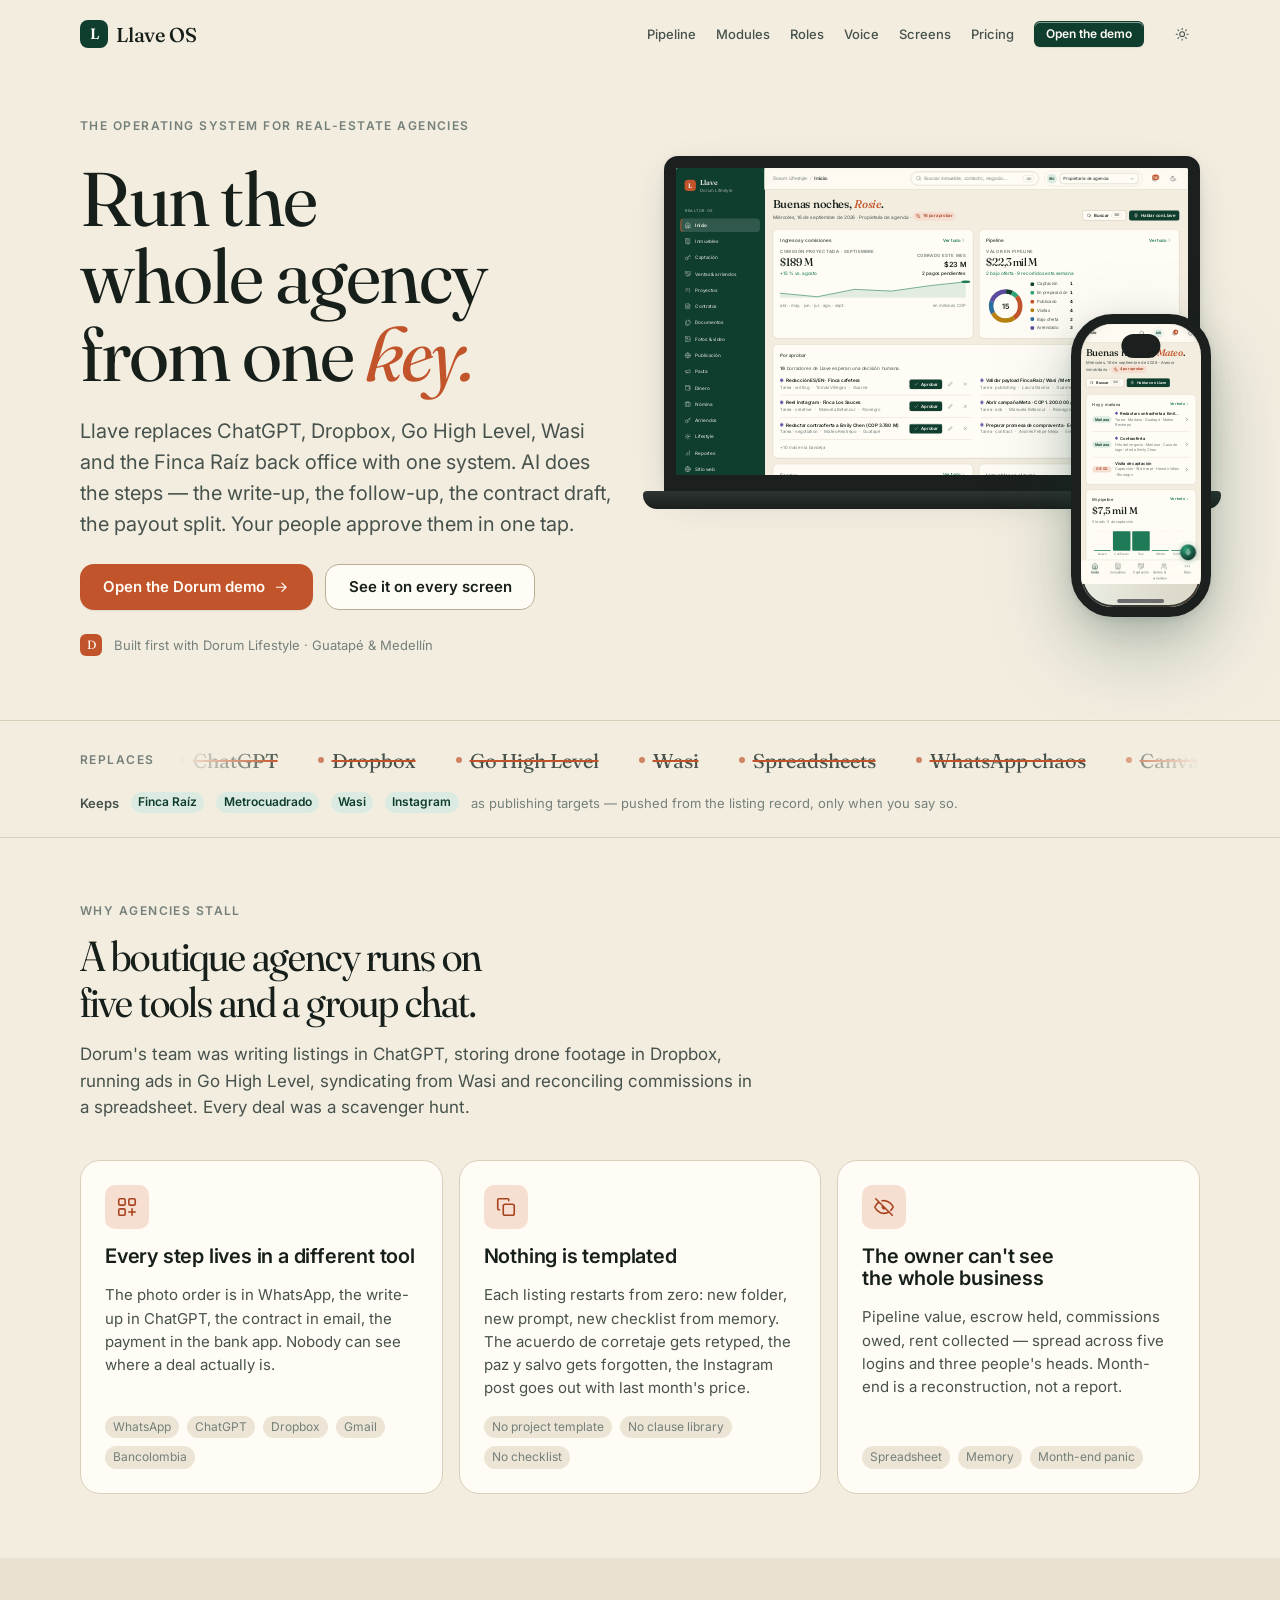
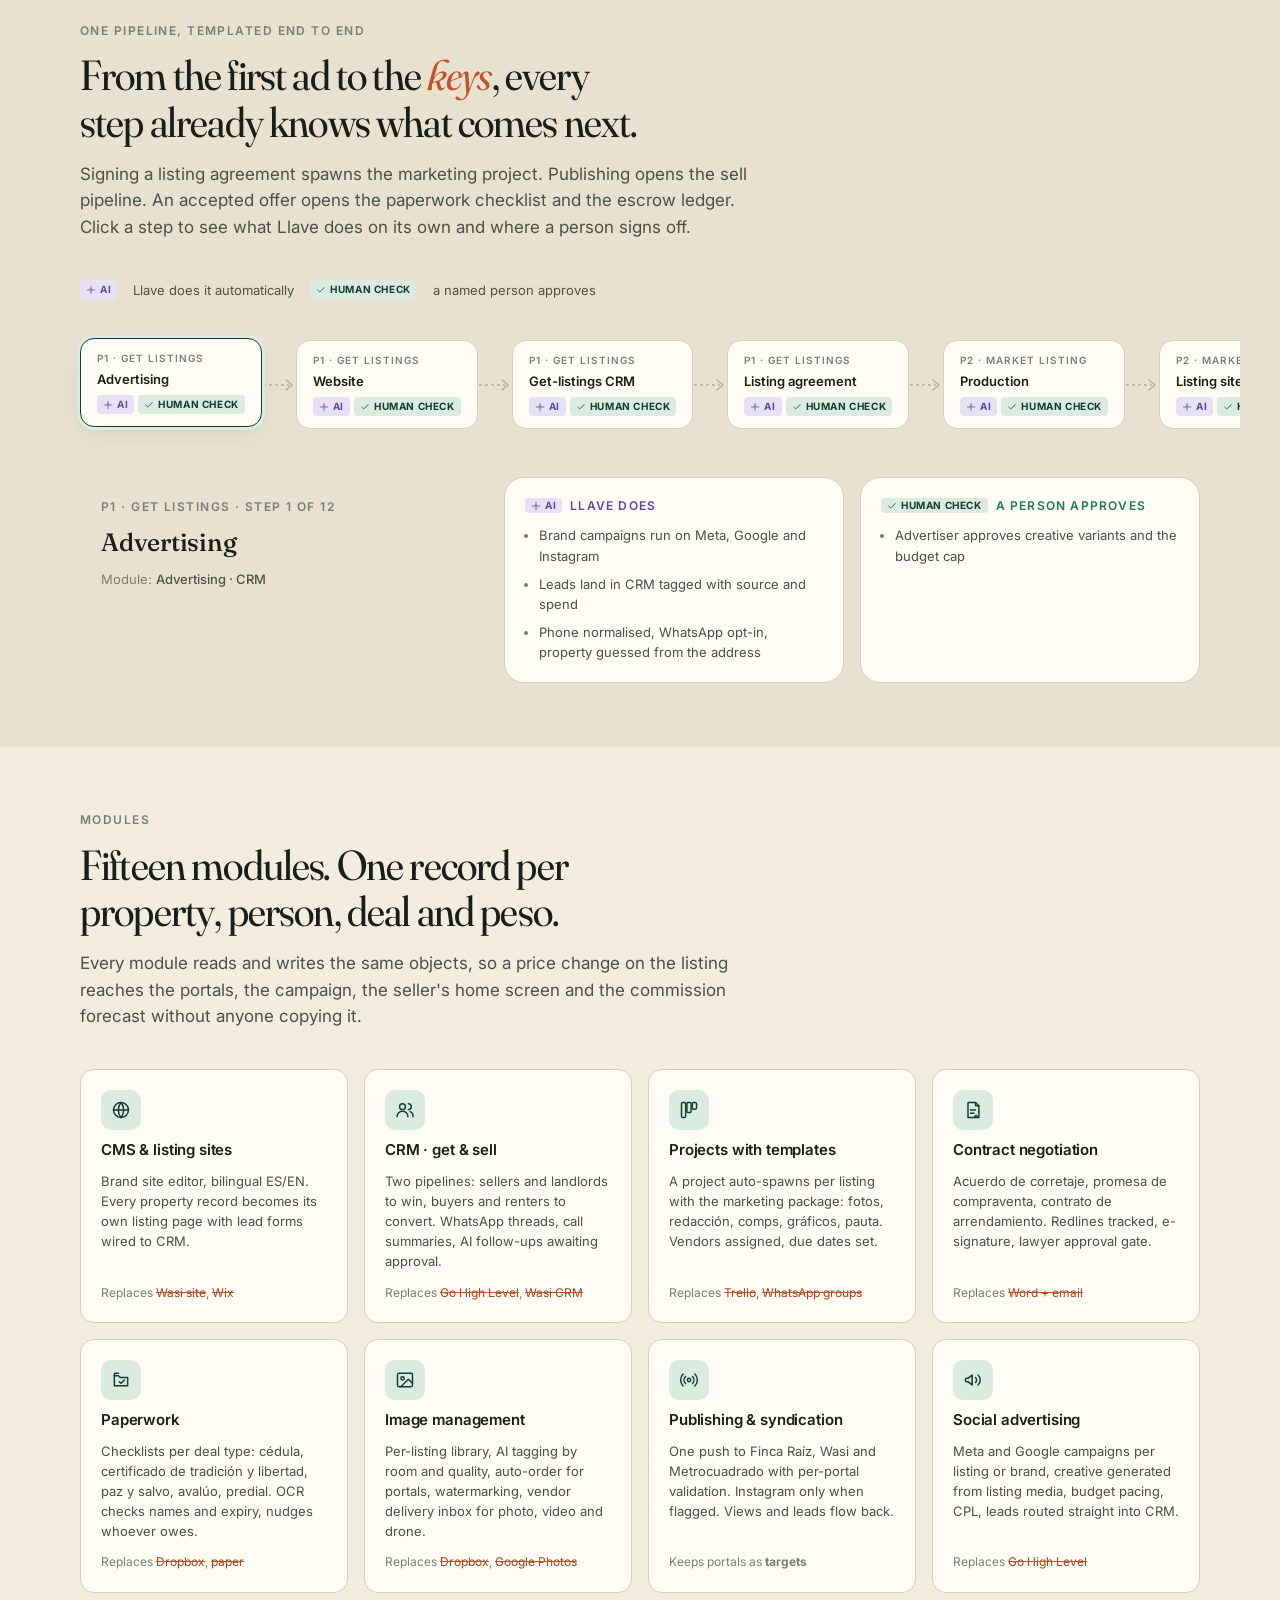
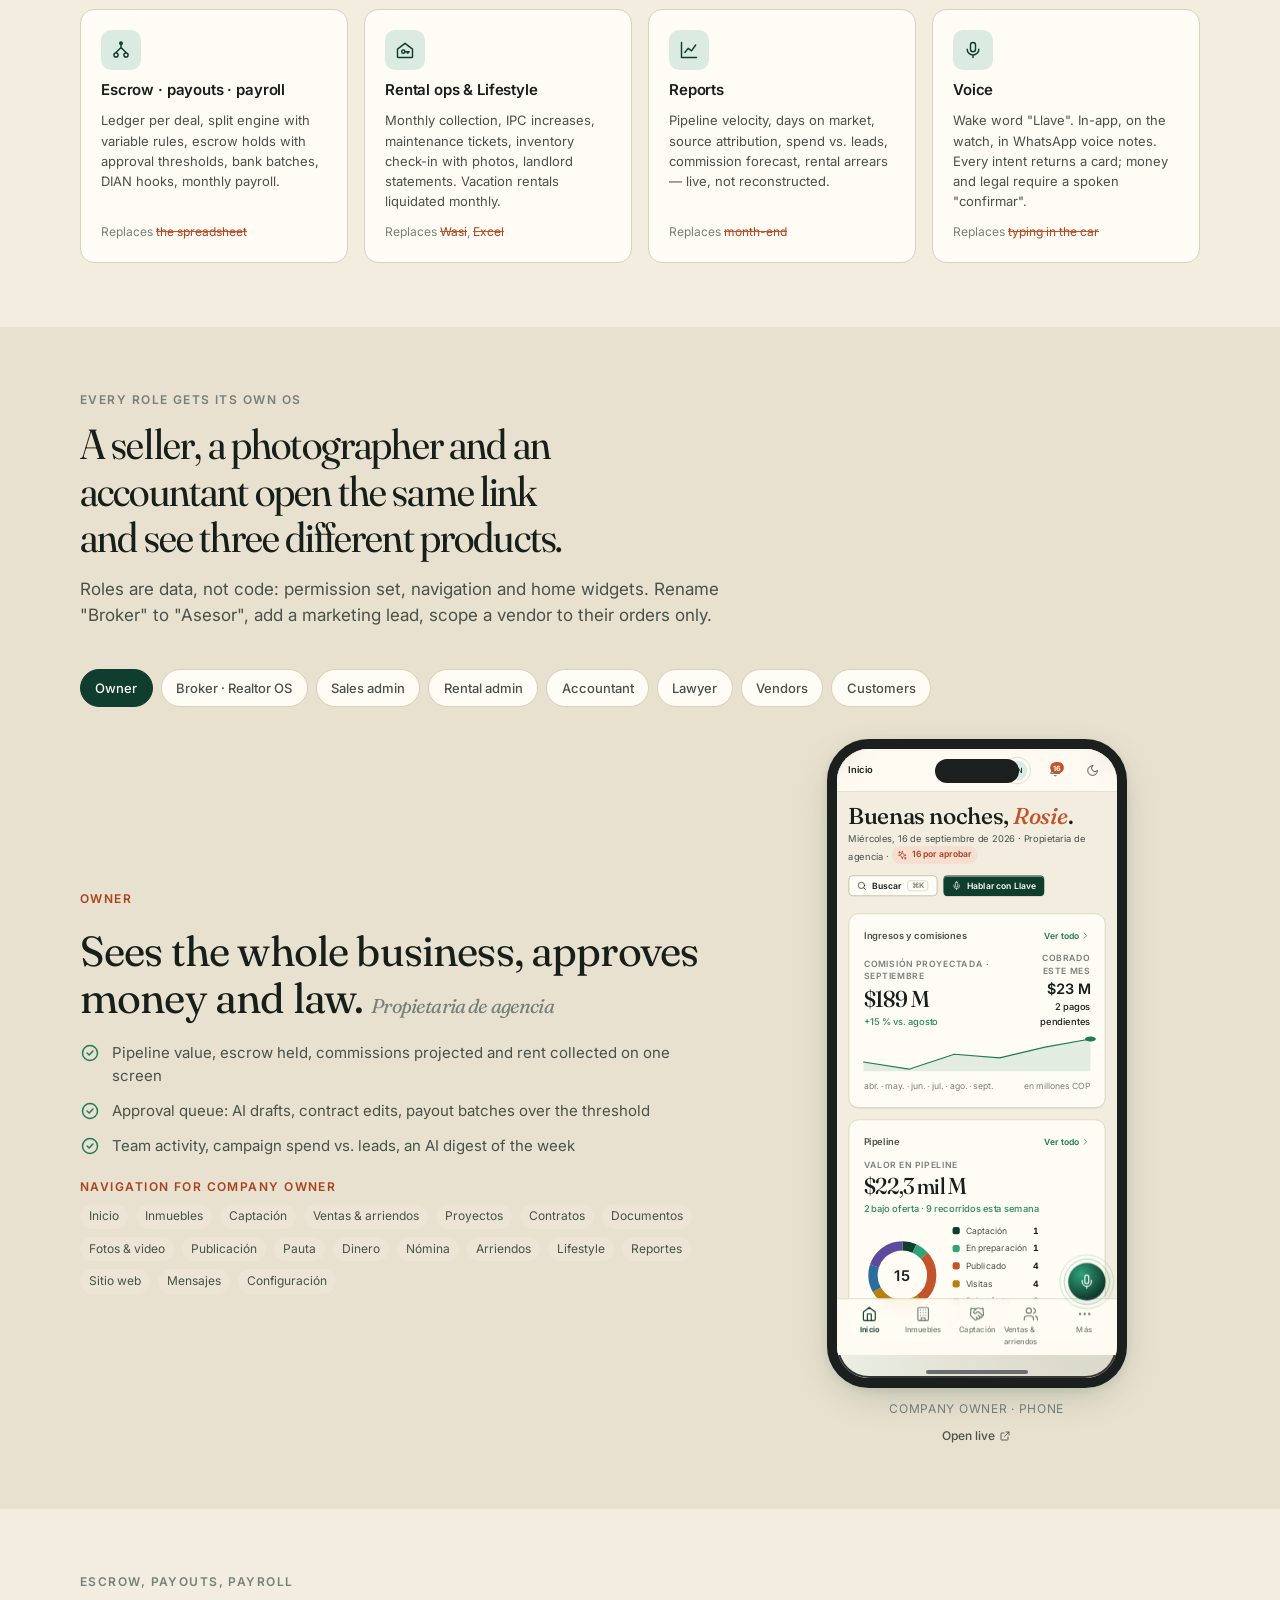
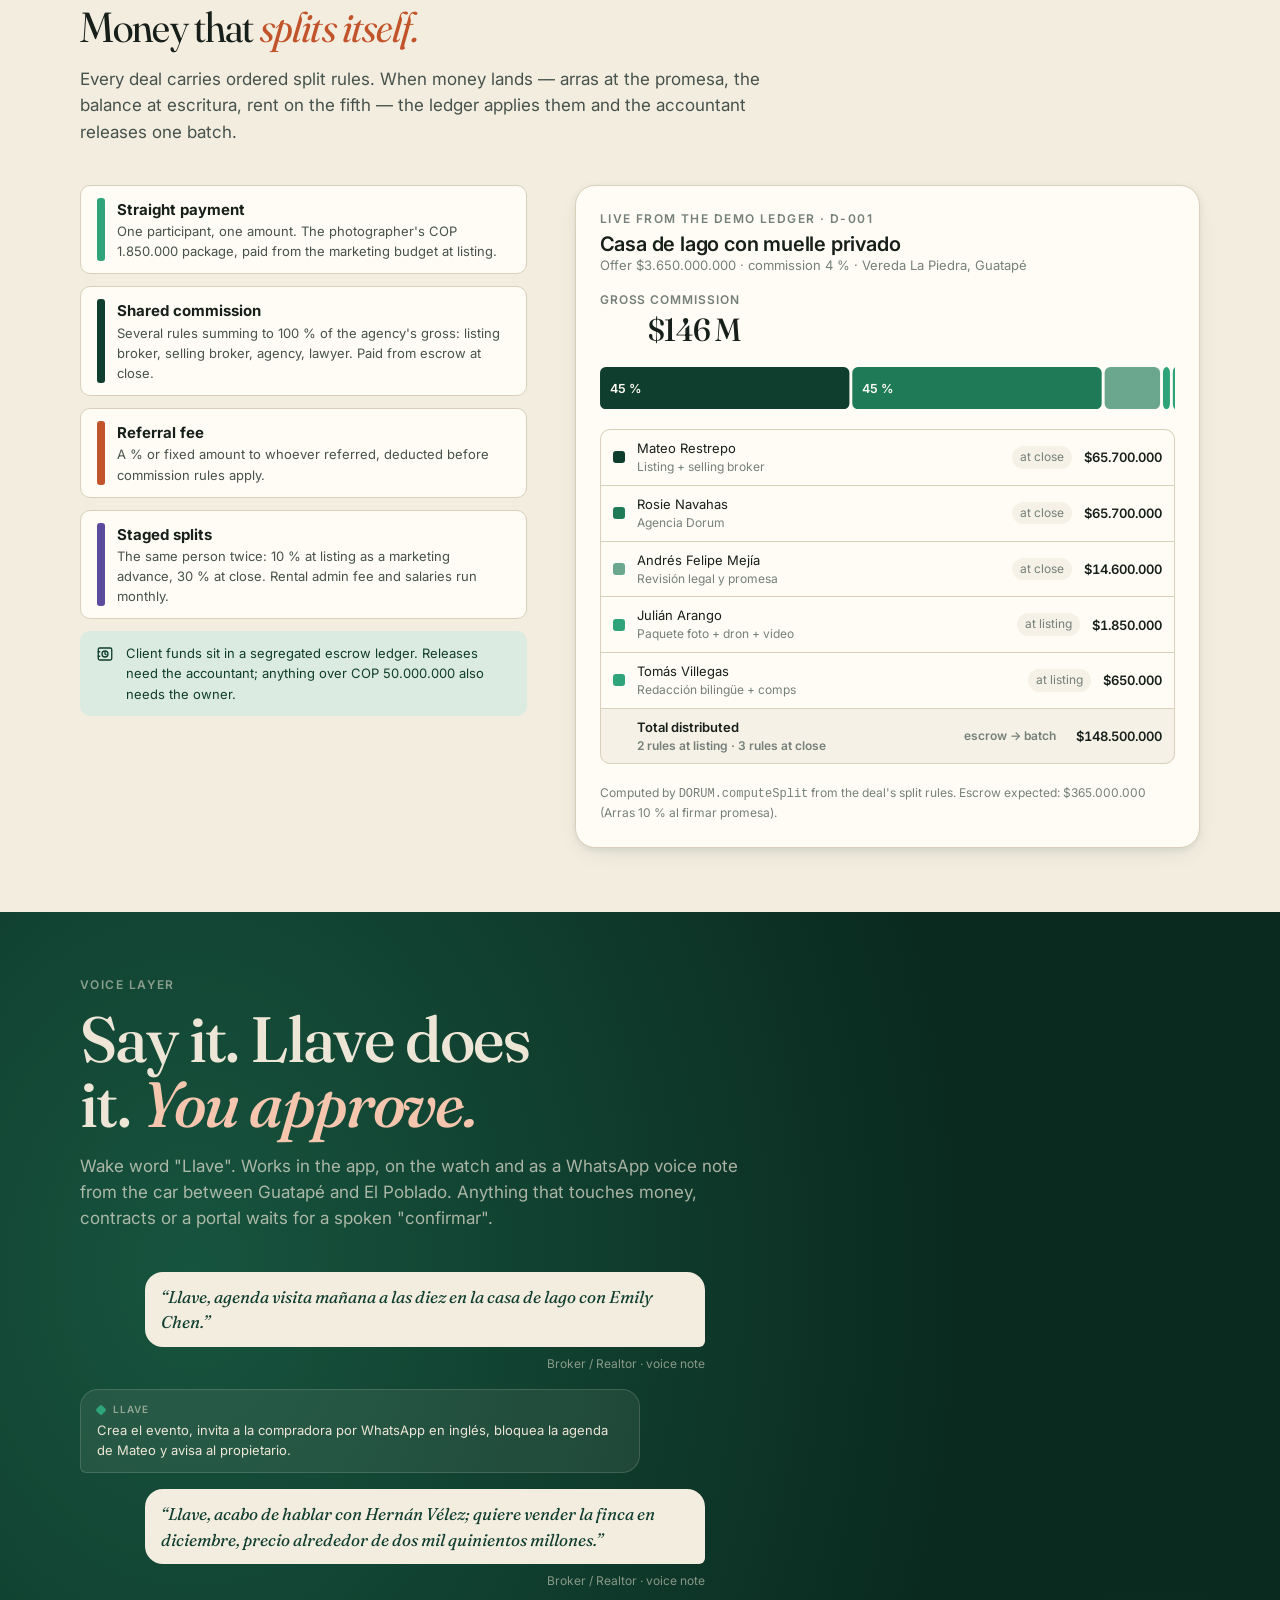
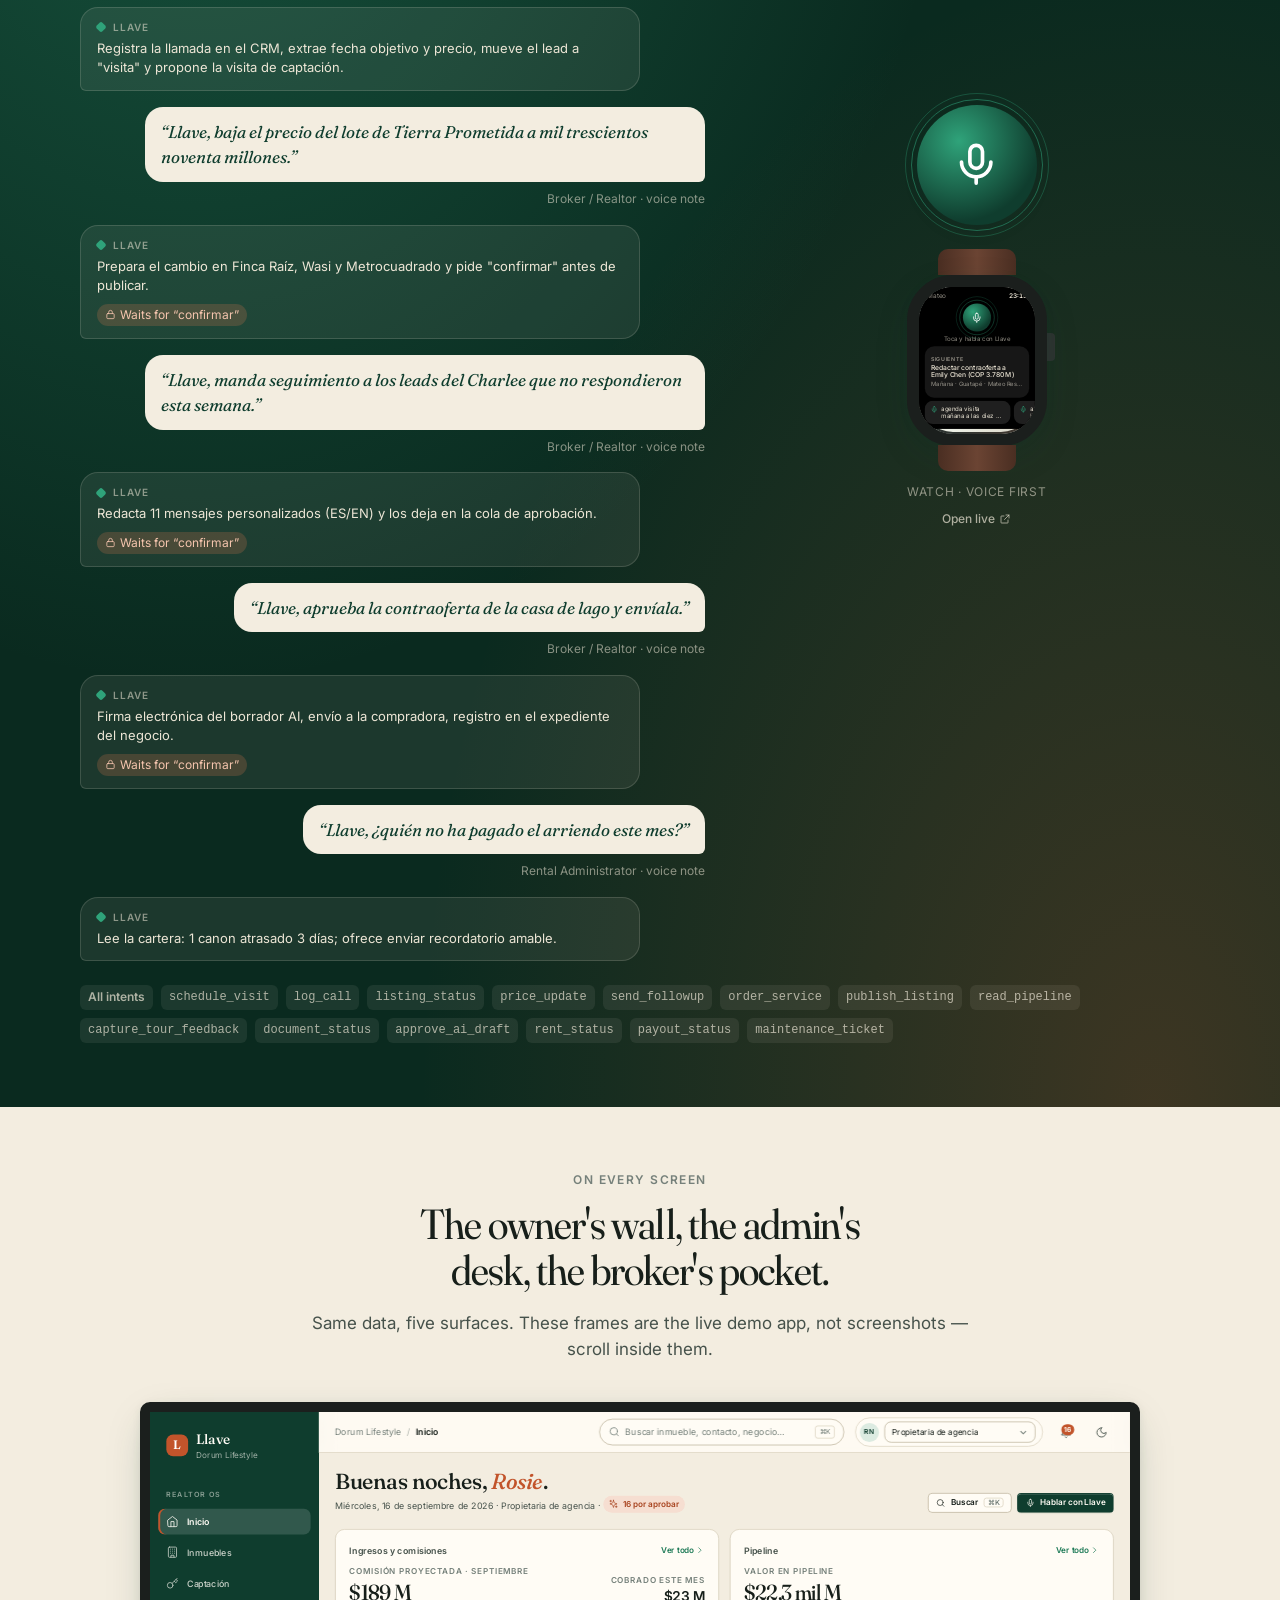
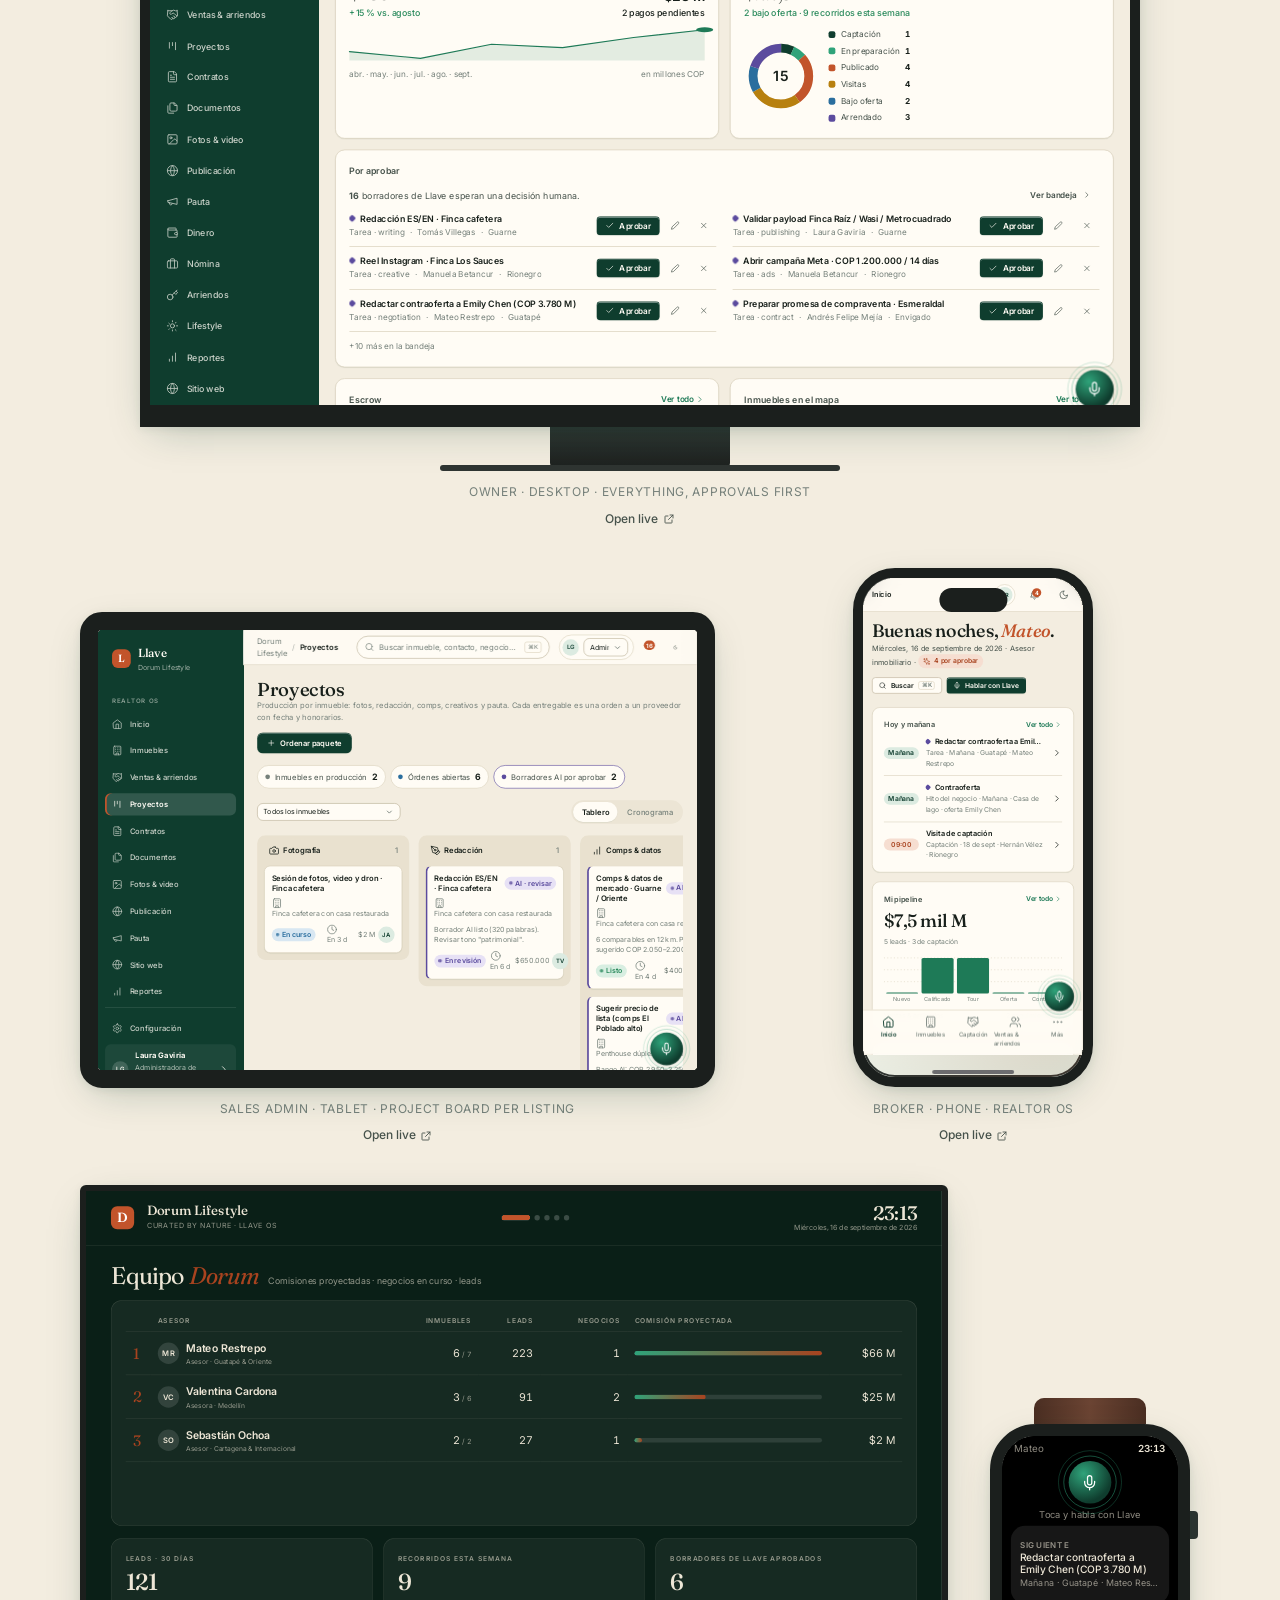
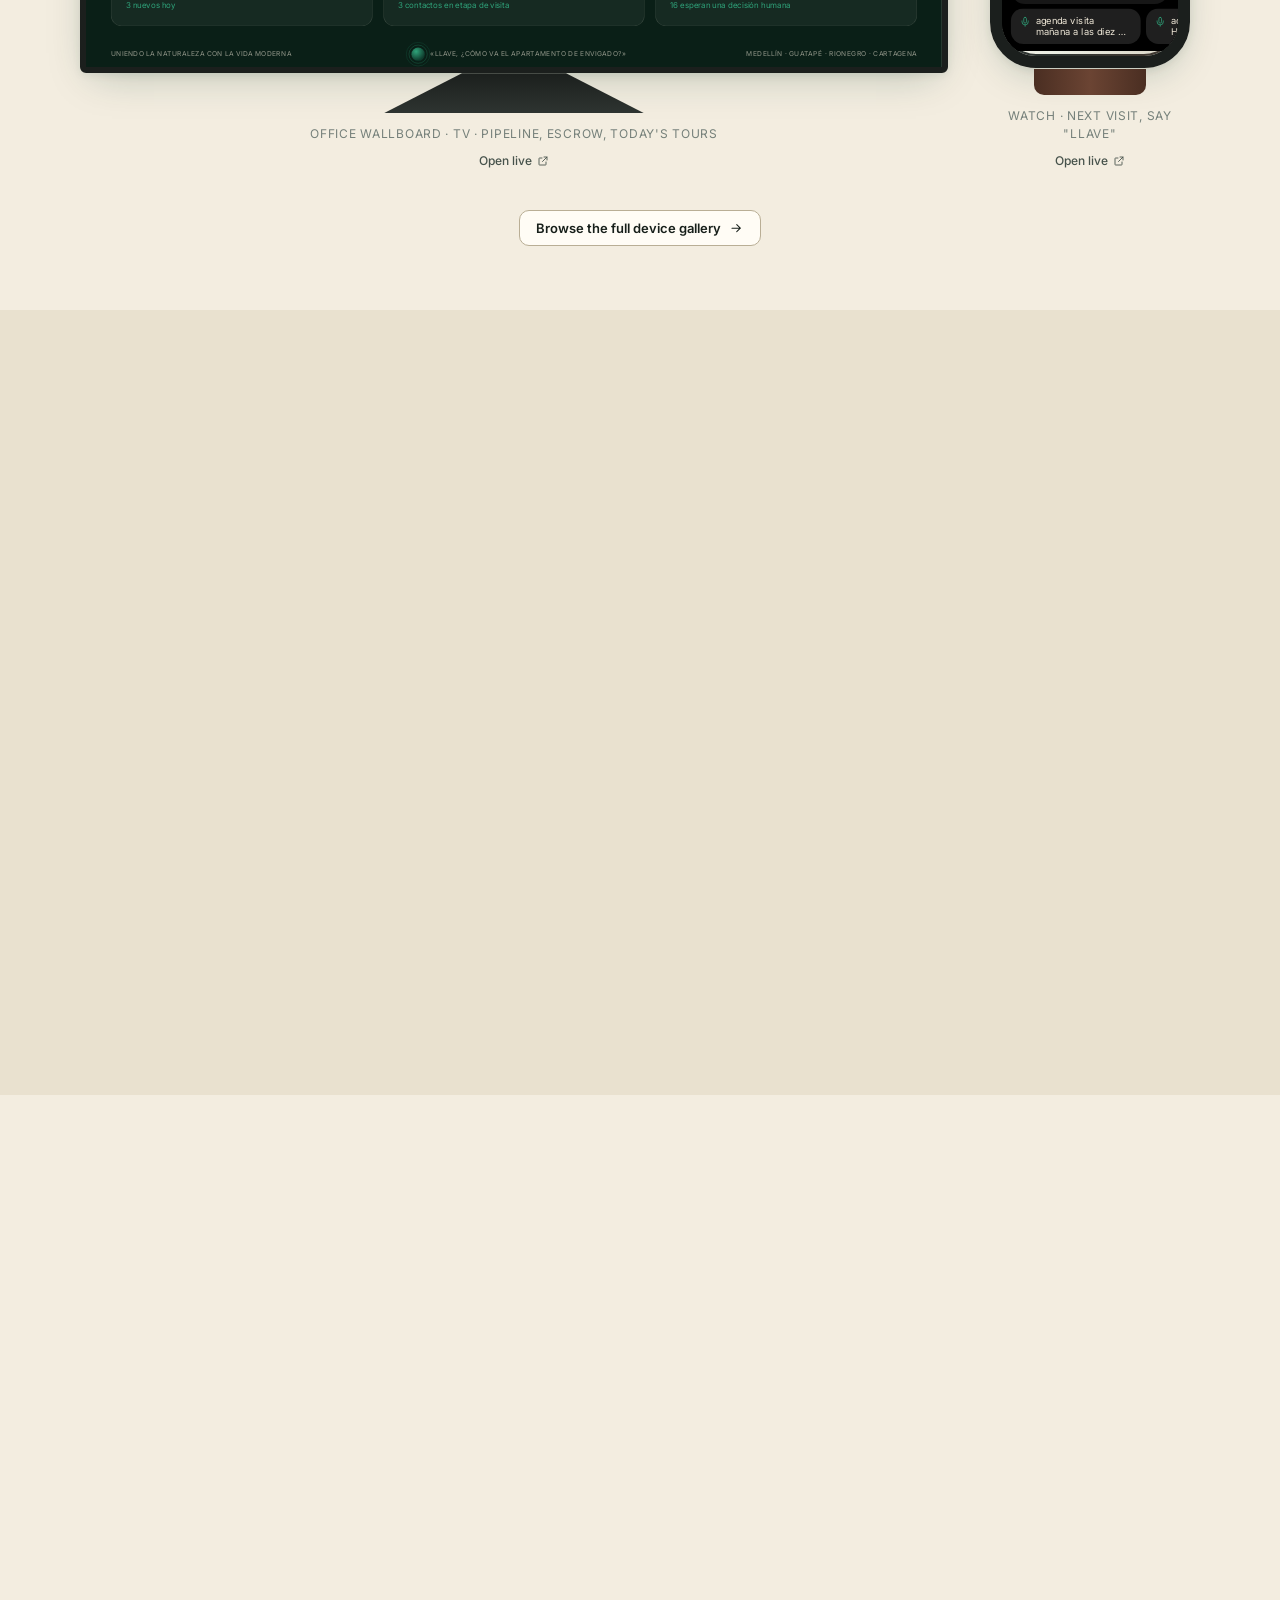
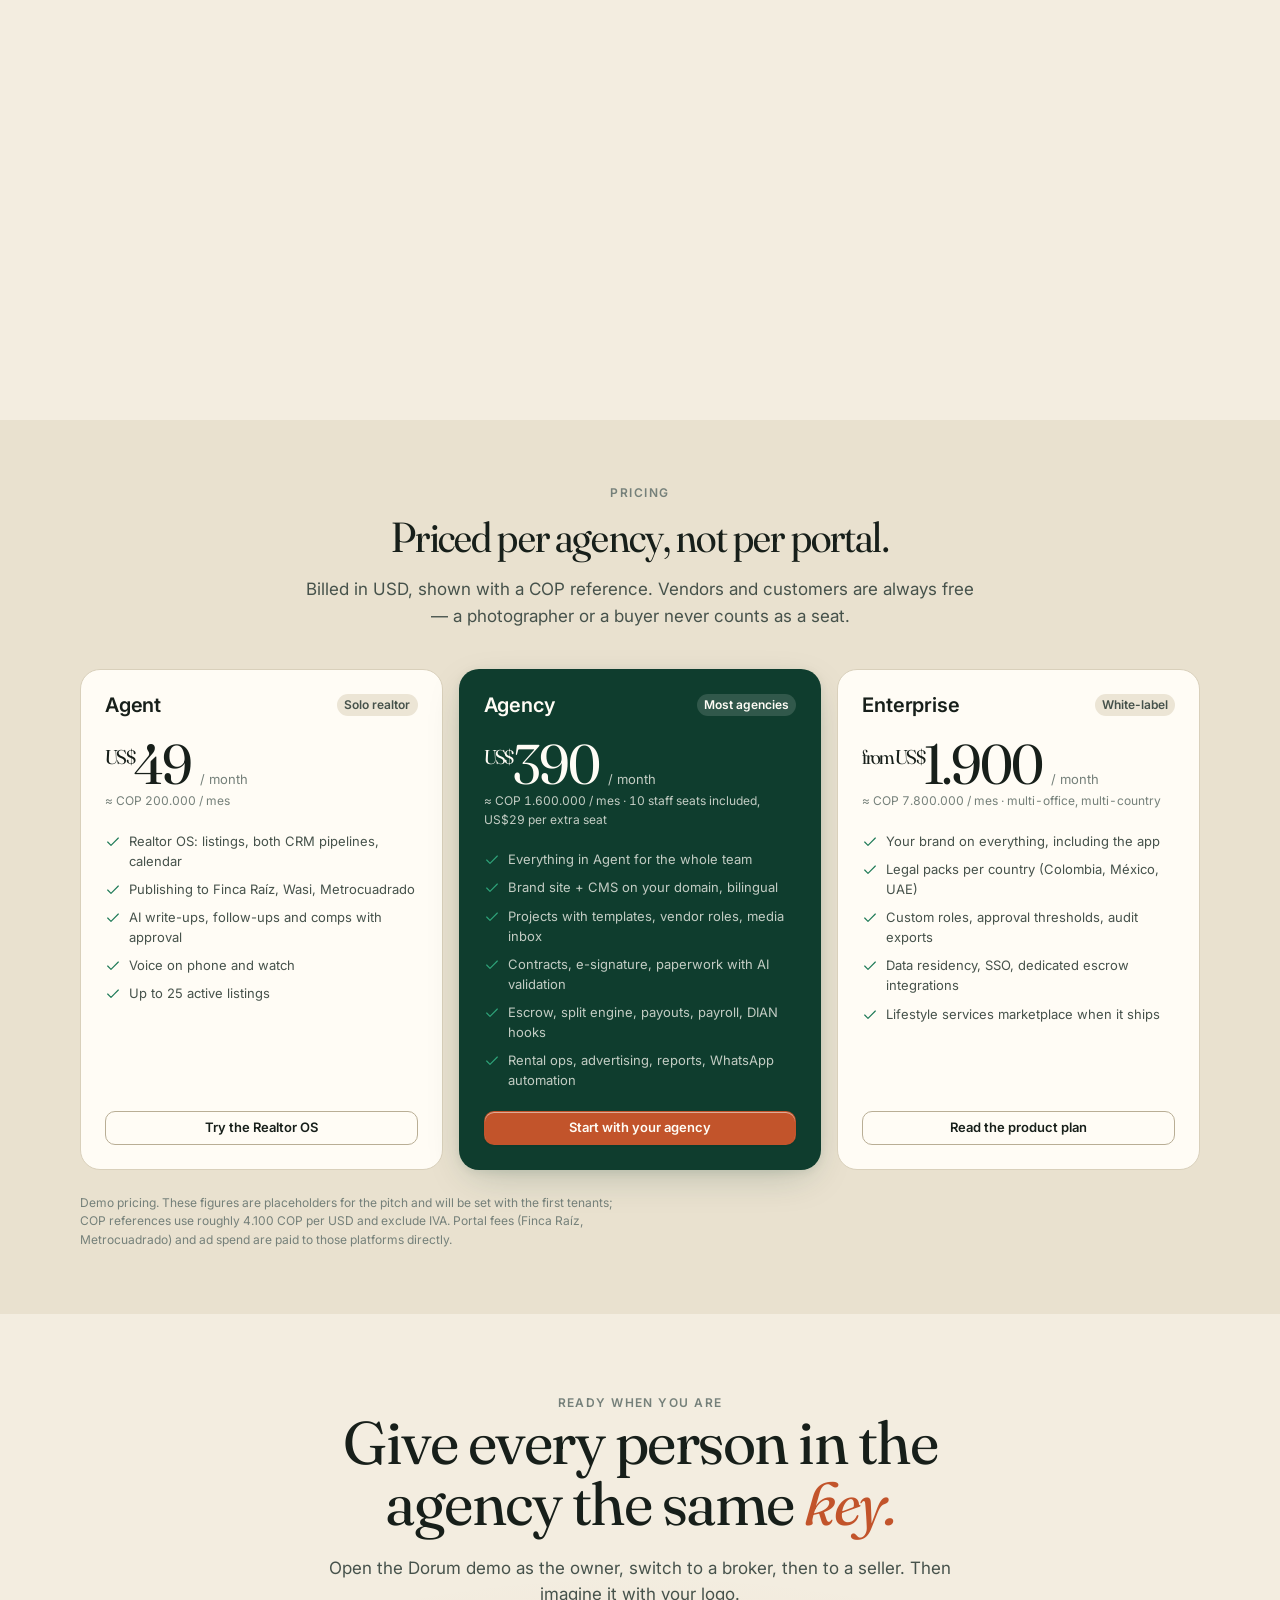
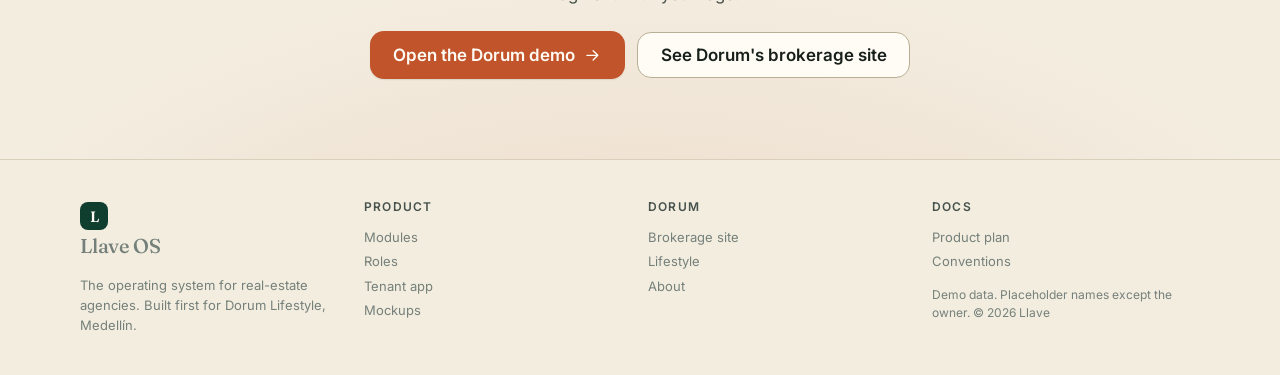
==== index.html @ e22acf22 "Llave OS: real estate agent OS demo with Dorum Lifestyle tenant Sales site, multi-role tenant app (1" ====
<!doctype html>
<html lang="en" class="js">
<head>
<meta charset="utf-8">
<meta name="viewport" content="width=device-width, initial-scale=1, viewport-fit=cover">
<title>Llave OS · The operating system for real-estate agencies</title>
<meta name="description" content="Llave OS replaces ChatGPT, Dropbox, Go High Level, Wasi and Finca Raíz with one system for real-estate agencies: listings, CRM, contracts, paperwork, media, publishing, ads, escrow and payroll. AI does the steps, your people approve. Built first with Dorum Lifestyle in Guatapé and Medellín.">
<meta name="color-scheme" content="light dark">
<meta property="og:type" content="website">
<meta property="og:title" content="Llave OS · The operating system for real-estate agencies">
<meta property="og:description" content="One system for the whole agency. AI does the steps, people approve. Built first with Dorum Lifestyle, Guatapé & Medellín.">
<meta property="og:url" content="https://imagine-os.github.io/dorum-lifestyle/">
<meta property="og:site_name" content="Llave OS">
<meta property="og:locale" content="en_US">
<meta property="og:locale:alternate" content="es_CO">
<meta name="twitter:card" content="summary_large_image">
<meta name="twitter:title" content="Llave OS · The operating system for real-estate agencies">
<meta name="twitter:description" content="One system for the whole agency. AI does the steps, people approve.">
<meta name="theme-color" content="#0F3D2E">
<link rel="preconnect" href="https://fonts.googleapis.com">
<link rel="preconnect" href="https://fonts.gstatic.com" crossorigin>
<link href="https://fonts.googleapis.com/css2?family=Inter:wght@400;500;600;700&family=Fraunces:ital,opsz,wght@0,9..144,400;0,9..144,500;0,9..144,600;1,9..144,400&display=swap" rel="stylesheet">
<link rel="stylesheet" href="assets/tokens.css">
<link rel="stylesheet" href="assets/site.css">
<link rel="icon" href="data:image/svg+xml,%3Csvg xmlns='http://www.w3.org/2000/svg' viewBox='0 0 32 32'%3E%3Crect width='32' height='32' rx='8' fill='%230F3D2E'/%3E%3Ctext x='16' y='22' text-anchor='middle' font-family='Georgia,serif' font-size='18' fill='%23F3EDE0'%3EL%3C/text%3E%3C/svg%3E">
</head>
<body>

<!-- Icon sprite (Lucide-style, 24×24, stroke currentColor) -->
<svg width="0" height="0" style="position:absolute" aria-hidden="true">
  <defs>
    <symbol id="i-check" viewBox="0 0 24 24" fill="none" stroke="currentColor" stroke-width="1.75" stroke-linecap="round" stroke-linejoin="round"><path d="M20 6 9 17l-5-5"/></symbol>
    <symbol id="i-check-circle" viewBox="0 0 24 24" fill="none" stroke="currentColor" stroke-width="1.75" stroke-linecap="round" stroke-linejoin="round"><circle cx="12" cy="12" r="9"/><path d="m8.5 12 2.5 2.5 4.5-5"/></symbol>
    <symbol id="i-arrow" viewBox="0 0 24 24" fill="none" stroke="currentColor" stroke-width="1.75" stroke-linecap="round" stroke-linejoin="round"><path d="M5 12h14M13 6l6 6-6 6"/></symbol>
    <symbol id="i-external" viewBox="0 0 24 24" fill="none" stroke="currentColor" stroke-width="1.75" stroke-linecap="round" stroke-linejoin="round"><path d="M14 4h6v6M20 4l-9 9M18 14v5a1 1 0 0 1-1 1H5a1 1 0 0 1-1-1V7a1 1 0 0 1 1-1h5"/></symbol>
    <symbol id="i-sparkle" viewBox="0 0 24 24" fill="none" stroke="currentColor" stroke-width="1.75" stroke-linecap="round" stroke-linejoin="round"><path d="M12 3v4M12 17v4M3 12h4M17 12h4M12 8l1.2 2.8L16 12l-2.8 1.2L12 16l-1.2-2.8L8 12l2.8-1.2z"/></symbol>
    <symbol id="i-scatter" viewBox="0 0 24 24" fill="none" stroke="currentColor" stroke-width="1.75" stroke-linecap="round" stroke-linejoin="round"><rect x="3" y="3" width="7" height="7" rx="1.5"/><rect x="14" y="3" width="7" height="7" rx="1.5"/><rect x="3" y="14" width="7" height="7" rx="1.5"/><path d="M17.5 14v7M14 17.5h7"/></symbol>
    <symbol id="i-copy" viewBox="0 0 24 24" fill="none" stroke="currentColor" stroke-width="1.75" stroke-linecap="round" stroke-linejoin="round"><rect x="9" y="9" width="12" height="12" rx="2"/><path d="M5 15H4a1 1 0 0 1-1-1V4a1 1 0 0 1 1-1h10a1 1 0 0 1 1 1v1"/></symbol>
    <symbol id="i-eye-off" viewBox="0 0 24 24" fill="none" stroke="currentColor" stroke-width="1.75" stroke-linecap="round" stroke-linejoin="round"><path d="M3 3l18 18M10.6 10.6a2 2 0 0 0 2.8 2.8M9.9 5.2A10 10 0 0 1 12 5c5 0 9 4.5 10 7-0.4 1-1.3 2.4-2.6 3.7M6.6 6.6C4.4 8 3 10 2 12c1 2.5 5 7 10 7 1.5 0 2.9-.4 4.1-1"/></symbol>
    <symbol id="i-globe" viewBox="0 0 24 24" fill="none" stroke="currentColor" stroke-width="1.75" stroke-linecap="round" stroke-linejoin="round"><circle cx="12" cy="12" r="9"/><path d="M3 12h18M12 3a14 14 0 0 1 0 18M12 3a14 14 0 0 0 0 18"/></symbol>
    <symbol id="i-users" viewBox="0 0 24 24" fill="none" stroke="currentColor" stroke-width="1.75" stroke-linecap="round" stroke-linejoin="round"><circle cx="9" cy="8" r="3.5"/><path d="M2.5 20a6.5 6.5 0 0 1 13 0M16 4.5a3.5 3.5 0 0 1 0 7M18 14a5.5 5.5 0 0 1 3.5 6"/></symbol>
    <symbol id="i-kanban" viewBox="0 0 24 24" fill="none" stroke="currentColor" stroke-width="1.75" stroke-linecap="round" stroke-linejoin="round"><rect x="3" y="3" width="5" height="18" rx="1.5"/><rect x="9.5" y="3" width="5" height="12" rx="1.5"/><rect x="16" y="3" width="5" height="8" rx="1.5"/></symbol>
    <symbol id="i-contract" viewBox="0 0 24 24" fill="none" stroke="currentColor" stroke-width="1.75" stroke-linecap="round" stroke-linejoin="round"><path d="M6 3h9l4 4v14H6z"/><path d="M15 3v4h4M9 12h6M9 16h4"/><path d="M14 20c1-2 2.5-2 3 0"/></symbol>
    <symbol id="i-files" viewBox="0 0 24 24" fill="none" stroke="currentColor" stroke-width="1.75" stroke-linecap="round" stroke-linejoin="round"><path d="M4 7h5l2 2h9v10H4z"/><path d="M4 7V5a1 1 0 0 1 1-1h4"/><path d="m10 14 2 2 4-4"/></symbol>
    <symbol id="i-image" viewBox="0 0 24 24" fill="none" stroke="currentColor" stroke-width="1.75" stroke-linecap="round" stroke-linejoin="round"><rect x="3" y="4" width="18" height="16" rx="2"/><circle cx="9" cy="10" r="2"/><path d="m21 16-5-5-9 9"/></symbol>
    <symbol id="i-broadcast" viewBox="0 0 24 24" fill="none" stroke="currentColor" stroke-width="1.75" stroke-linecap="round" stroke-linejoin="round"><circle cx="12" cy="12" r="2"/><path d="M7.8 7.8a6 6 0 0 0 0 8.4M16.2 7.8a6 6 0 0 1 0 8.4M4.9 4.9a10 10 0 0 0 0 14.2M19.1 4.9a10 10 0 0 1 0 14.2"/></symbol>
    <symbol id="i-megaphone" viewBox="0 0 24 24" fill="none" stroke="currentColor" stroke-width="1.75" stroke-linecap="round" stroke-linejoin="round"><path d="M3 11v2a1 1 0 0 0 1 1h2l5 4V6L6 10H4a1 1 0 0 0-1 1z"/><path d="M15 9a4 4 0 0 1 0 6M18 6a8 8 0 0 1 0 12"/></symbol>
    <symbol id="i-split" viewBox="0 0 24 24" fill="none" stroke="currentColor" stroke-width="1.75" stroke-linecap="round" stroke-linejoin="round"><path d="M12 3v6M12 9 6 15M12 9l6 6"/><circle cx="6" cy="18" r="2.5"/><circle cx="18" cy="18" r="2.5"/><circle cx="12" cy="4" r="1.5"/></symbol>
    <symbol id="i-home-key" viewBox="0 0 24 24" fill="none" stroke="currentColor" stroke-width="1.75" stroke-linecap="round" stroke-linejoin="round"><path d="M3 11 12 4l9 7v9a1 1 0 0 1-1 1H4a1 1 0 0 1-1-1z"/><circle cx="10" cy="14" r="2"/><path d="M12 14h5l-1.5 1.5M15 14v2"/></symbol>
    <symbol id="i-chart" viewBox="0 0 24 24" fill="none" stroke="currentColor" stroke-width="1.75" stroke-linecap="round" stroke-linejoin="round"><path d="M3 3v18h18"/><path d="M7 15l4-5 4 3 5-7"/></symbol>
    <symbol id="i-mic" viewBox="0 0 24 24" fill="none" stroke="currentColor" stroke-width="1.75" stroke-linecap="round" stroke-linejoin="round"><rect x="9" y="3" width="6" height="11" rx="3"/><path d="M5 11a7 7 0 0 0 14 0M12 18v3"/></symbol>
    <symbol id="i-layout" viewBox="0 0 24 24" fill="none" stroke="currentColor" stroke-width="1.75" stroke-linecap="round" stroke-linejoin="round"><rect x="3" y="3" width="18" height="18" rx="2"/><path d="M3 9h18M9 21V9"/></symbol>
    <symbol id="i-shield" viewBox="0 0 24 24" fill="none" stroke="currentColor" stroke-width="1.75" stroke-linecap="round" stroke-linejoin="round"><path d="M12 3 4 6v6c0 5 3.5 8 8 9 4.5-1 8-4 8-9V6z"/><path d="m9 12 2 2 4-4"/></symbol>
    <symbol id="i-palette" viewBox="0 0 24 24" fill="none" stroke="currentColor" stroke-width="1.75" stroke-linecap="round" stroke-linejoin="round"><path d="M12 3a9 9 0 1 0 0 18h1a2 2 0 0 0 1.5-3.3 2 2 0 0 1 1.5-3.2H18a3 3 0 0 0 3-3A9 9 0 0 0 12 3z"/><circle cx="8" cy="10" r="1"/><circle cx="12" cy="7" r="1"/><circle cx="16" cy="9" r="1"/></symbol>
    <symbol id="i-plug" viewBox="0 0 24 24" fill="none" stroke="currentColor" stroke-width="1.75" stroke-linecap="round" stroke-linejoin="round"><path d="M9 3v5M15 3v5M6 8h12v3a6 6 0 0 1-12 0z"/><path d="M12 17v4"/></symbol>
    <symbol id="i-lock" viewBox="0 0 24 24" fill="none" stroke="currentColor" stroke-width="1.75" stroke-linecap="round" stroke-linejoin="round"><rect x="4" y="10" width="16" height="11" rx="2"/><path d="M8 10V7a4 4 0 0 1 8 0v3"/></symbol>
    <symbol id="i-vault" viewBox="0 0 24 24" fill="none" stroke="currentColor" stroke-width="1.75" stroke-linecap="round" stroke-linejoin="round"><rect x="3" y="4" width="18" height="16" rx="2"/><circle cx="12" cy="12" r="4"/><path d="M12 10v2l1.5 1M3 9h2M3 15h2"/></symbol>
    <symbol id="i-sun" viewBox="0 0 24 24" fill="none" stroke="currentColor" stroke-width="1.75" stroke-linecap="round" stroke-linejoin="round"><circle cx="12" cy="12" r="4"/><path d="M12 2v2M12 20v2M4.9 4.9l1.4 1.4M17.7 17.7l1.4 1.4M2 12h2M20 12h2M4.9 19.1l1.4-1.4M17.7 6.3l1.4-1.4"/></symbol>
    <symbol id="i-menu" viewBox="0 0 24 24" fill="none" stroke="currentColor" stroke-width="1.75" stroke-linecap="round" stroke-linejoin="round"><path d="M4 7h16M4 12h16M4 17h16"/></symbol>
  </defs>
</svg>

<header class="container site-header" id="siteHeader">
  <a class="site-logo" href="index.html"><span class="mark">L</span> Llave OS</a>
  <nav class="site-nav" id="siteNav">
    <a href="#pipeline">Pipeline</a><a href="#modules">Modules</a><a href="#roles">Roles</a><a href="#voice">Voice</a><a href="#devices">Screens</a><a href="#pricing">Pricing</a>
    <a class="btn btn-primary btn-sm" href="app/index.html#/role/owner/home">Open the demo</a>
    <button class="btn btn-ghost btn-icon" aria-label="Toggle theme" onclick="DORUM.setTheme(document.documentElement.dataset.theme==='dark'?'light':'dark')"><svg width="18" height="18"><use href="#i-sun"/></svg></button>
  </nav>
  <button class="btn btn-ghost btn-icon" aria-label="Menu" aria-expanded="false" onclick="siteNav.classList.toggle('is-open');this.setAttribute('aria-expanded',siteNav.classList.contains('is-open'))" style="display:none" id="navBtn"><svg width="20" height="20"><use href="#i-menu"/></svg></button>
</header>

<main>

<!-- 1 · HERO -->
<section class="hero">
  <div class="container hero-grid">
    <div class="hero-copy">
      <p class="eyebrow fade-up">The operating system for real-estate agencies</p>
      <h1 class="display-hero fade-up delay-1">Run the whole agency from one <em>key.</em></h1>
      <p class="lead fade-up delay-2">Llave replaces ChatGPT, Dropbox, Go High Level, Wasi and the Finca Raíz back office with one system. AI does the steps — the write-up, the follow-up, the contract draft, the payout split. Your people approve them in one tap.</p>
      <div class="hero-ctas fade-up delay-3">
        <a class="btn btn-accent btn-lg" href="app/index.html#/">Open the Dorum demo <svg><use href="#i-arrow"/></svg></a>
        <a class="btn btn-secondary btn-lg" href="#devices">See it on every screen</a>
      </div>
      <p class="hero-trust fade-up delay-3"><span class="mark">D</span> Built first with Dorum Lifestyle · Guatapé &amp; Medellín</p>
    </div>
    <div class="hero-visual">
      <div class="hero-glow"></div>
      <div class="device device-laptop">
        <div class="device-screen"><iframe src="app/index.html#/role/owner/home" title="Llave OS · owner dashboard" loading="eager"></iframe></div>
      </div>
      <div class="device device-phone hero-phone">
        <div class="device-screen"><iframe src="app/index.html?mode=phone#/role/broker/home" title="Realtor OS · broker on phone" loading="lazy"></iframe></div>
      </div>
    </div>
  </div>
</section>

<!-- 2 · REPLACES -->
<section class="replaces" aria-label="What Llave replaces">
  <div class="container">
    <div class="replaces-row">
      <span class="replaces-label">Replaces</span>
      <div class="marquee" aria-hidden="true">
        <div>
          <span>ChatGPT</span><span>Dropbox</span><span>Go High Level</span><span>Wasi</span><span>Spreadsheets</span><span>WhatsApp chaos</span><span>Canva folders</span><span>Paper checklists</span>
          <span>ChatGPT</span><span>Dropbox</span><span>Go High Level</span><span>Wasi</span><span>Spreadsheets</span><span>WhatsApp chaos</span><span>Canva folders</span><span>Paper checklists</span>
        </div>
      </div>
    </div>
    <p class="keeps"><b style="color:var(--text-2);font-weight:600">Keeps</b> <span class="pill pill-brand">Finca Raíz</span><span class="pill pill-brand">Metrocuadrado</span><span class="pill pill-brand">Wasi</span><span class="pill pill-brand">Instagram</span> as publishing targets — pushed from the listing record, only when you say so.</p>
  </div>
</section>

<!-- 3 · PROBLEM -->
<section class="section" id="problem">
  <div class="container">
    <div class="section-head reveal">
      <p class="eyebrow">Why agencies stall</p>
      <h2 class="display">A boutique agency runs on five tools and a group chat.</h2>
      <p class="lead">Dorum's team was writing listings in ChatGPT, storing drone footage in Dropbox, running ads in Go High Level, syndicating from Wasi and reconciling commissions in a spreadsheet. Every deal was a scavenger hunt.</p>
    </div>
    <div class="grid grid-3">
      <article class="problem-card reveal">
        <div class="glyph"><svg><use href="#i-scatter"/></svg></div>
        <h3>Every step lives in a different tool</h3>
        <p>The photo order is in WhatsApp, the write-up in ChatGPT, the contract in email, the payment in the bank app. Nobody can see where a deal actually is.</p>
        <div class="tools"><span>WhatsApp</span><span>ChatGPT</span><span>Dropbox</span><span>Gmail</span><span>Bancolombia</span></div>
      </article>
      <article class="problem-card reveal">
        <div class="glyph"><svg><use href="#i-copy"/></svg></div>
        <h3>Nothing is templated</h3>
        <p>Each listing restarts from zero: new folder, new prompt, new checklist from memory. The acuerdo de corretaje gets retyped, the paz y salvo gets forgotten, the Instagram post goes out with last month's price.</p>
        <div class="tools"><span>No project template</span><span>No clause library</span><span>No checklist</span></div>
      </article>
      <article class="problem-card reveal">
        <div class="glyph"><svg><use href="#i-eye-off"/></svg></div>
        <h3>The owner can't see the whole business</h3>
        <p>Pipeline value, escrow held, commissions owed, rent collected — spread across five logins and three people's heads. Month-end is a reconstruction, not a report.</p>
        <div class="tools"><span>Spreadsheet</span><span>Memory</span><span>Month-end panic</span></div>
      </article>
    </div>
  </div>
</section>

<!-- 4 · PIPELINE -->
<section class="section band-sand" id="pipeline">
  <div class="container">
    <div class="section-head reveal">
      <p class="eyebrow">One pipeline, templated end to end</p>
      <h2 class="display">From the first ad to the <em>keys</em>, every step already knows what comes next.</h2>
      <p class="lead">Signing a listing agreement spawns the marketing project. Publishing opens the sell pipeline. An accepted offer opens the paperwork checklist and the escrow ledger. Click a step to see what Llave does on its own and where a person signs off.</p>
    </div>
    <div class="pipe-legend reveal">
      <span class="mark-ai"><svg width="10" height="10"><use href="#i-sparkle"/></svg> AI</span> Llave does it automatically
      <span class="mark-human"><svg width="10" height="10"><use href="#i-check"/></svg> Human check</span> a named person approves
    </div>
    <div class="pipeline-wrap reveal">
      <div class="pipeline" id="pipeline-map" role="tablist" aria-label="Pipeline steps"></div>
    </div>
    <div class="pipe-detail reveal" id="pipeline-detail" role="tabpanel" aria-live="polite"></div>
  </div>
</section>

<!-- 5 · MODULES -->
<section class="section" id="modules">
  <div class="container">
    <div class="section-head reveal">
      <p class="eyebrow">Modules</p>
      <h2 class="display">Fifteen modules. One record per property, person, deal and peso.</h2>
      <p class="lead">Every module reads and writes the same objects, so a price change on the listing reaches the portals, the campaign, the seller's home screen and the commission forecast without anyone copying it.</p>
    </div>
    <div class="module-grid">
      <article class="module reveal"><div class="icon"><svg><use href="#i-globe"/></svg></div><h3>CMS &amp; listing sites</h3><p>Brand site editor, bilingual ES/EN. Every property record becomes its own listing page with lead forms wired to CRM.</p><span class="replaces-tag">Replaces <s>Wasi site</s>, <s>Wix</s></span></article>
      <article class="module reveal"><div class="icon"><svg><use href="#i-users"/></svg></div><h3>CRM · get &amp; sell</h3><p>Two pipelines: sellers and landlords to win, buyers and renters to convert. WhatsApp threads, call summaries, AI follow-ups awaiting approval.</p><span class="replaces-tag">Replaces <s>Go High Level</s>, <s>Wasi CRM</s></span></article>
      <article class="module reveal"><div class="icon"><svg><use href="#i-kanban"/></svg></div><h3>Projects with templates</h3><p>A project auto-spawns per listing with the marketing package: fotos, redacción, comps, gráficos, pauta. Vendors assigned, due dates set.</p><span class="replaces-tag">Replaces <s>Trello</s>, <s>WhatsApp groups</s></span></article>
      <article class="module reveal"><div class="icon"><svg><use href="#i-contract"/></svg></div><h3>Contract negotiation</h3><p>Acuerdo de corretaje, promesa de compraventa, contrato de arrendamiento. Redlines tracked, e-signature, lawyer approval gate.</p><span class="replaces-tag">Replaces <s>Word + email</s></span></article>
      <article class="module reveal"><div class="icon"><svg><use href="#i-files"/></svg></div><h3>Paperwork</h3><p>Checklists per deal type: cédula, certificado de tradición y libertad, paz y salvo, avalúo, predial. OCR checks names and expiry, nudges whoever owes.</p><span class="replaces-tag">Replaces <s>Dropbox</s>, <s>paper</s></span></article>
      <article class="module reveal"><div class="icon"><svg><use href="#i-image"/></svg></div><h3>Image management</h3><p>Per-listing library, AI tagging by room and quality, auto-order for portals, watermarking, vendor delivery inbox for photo, video and drone.</p><span class="replaces-tag">Replaces <s>Dropbox</s>, <s>Google Photos</s></span></article>
      <article class="module reveal"><div class="icon"><svg><use href="#i-broadcast"/></svg></div><h3>Publishing &amp; syndication</h3><p>One push to Finca Raíz, Wasi and Metrocuadrado with per-portal validation. Instagram only when flagged. Views and leads flow back.</p><span class="replaces-tag">Keeps portals as <b>targets</b></span></article>
      <article class="module reveal"><div class="icon"><svg><use href="#i-megaphone"/></svg></div><h3>Social advertising</h3><p>Meta and Google campaigns per listing or brand, creative generated from listing media, budget pacing, CPL, leads routed straight into CRM.</p><span class="replaces-tag">Replaces <s>Go High Level</s></span></article>
      <article class="module reveal"><div class="icon"><svg><use href="#i-split"/></svg></div><h3>Escrow · payouts · payroll</h3><p>Ledger per deal, split engine with variable rules, escrow holds with approval thresholds, bank batches, DIAN hooks, monthly payroll.</p><span class="replaces-tag">Replaces <s>the spreadsheet</s></span></article>
      <article class="module reveal"><div class="icon"><svg><use href="#i-home-key"/></svg></div><h3>Rental ops &amp; Lifestyle</h3><p>Monthly collection, IPC increases, maintenance tickets, inventory check-in with photos, landlord statements. Vacation rentals liquidated monthly.</p><span class="replaces-tag">Replaces <s>Wasi</s>, <s>Excel</s></span></article>
      <article class="module reveal"><div class="icon"><svg><use href="#i-chart"/></svg></div><h3>Reports</h3><p>Pipeline velocity, days on market, source attribution, spend vs. leads, commission forecast, rental arrears — live, not reconstructed.</p><span class="replaces-tag">Replaces <s>month-end</s></span></article>
      <article class="module reveal"><div class="icon"><svg><use href="#i-mic"/></svg></div><h3>Voice</h3><p>Wake word "Llave". In-app, on the watch, in WhatsApp voice notes. Every intent returns a card; money and legal require a spoken "confirmar".</p><span class="replaces-tag">Replaces <s>typing in the car</s></span></article>
    </div>
  </div>
</section>

<!-- 6 · ROLES -->
<section class="section band-sand" id="roles">
  <div class="container">
    <div class="section-head reveal">
      <p class="eyebrow">Every role gets its own OS</p>
      <h2 class="display">A seller, a photographer and an accountant open the same link and see three different products.</h2>
      <p class="lead">Roles are data, not code: permission set, navigation and home widgets. Rename "Broker" to "Asesor", add a marketing lead, scope a vendor to their orders only.</p>
    </div>
    <div class="roles-tabs reveal" id="roles-tabs" role="tablist" aria-label="Roles"></div>
    <div class="roles-panel reveal" id="roles-panel">
      <div class="roles-text" id="roles-text"></div>
      <div class="roles-device">
        <div class="device device-phone">
          <div class="device-screen"><iframe id="roles-frame" src="app/index.html?mode=phone#/role/owner/home" title="Role home on phone" loading="lazy"></iframe></div>
        </div>
        <p class="device-caption" id="roles-caption">Owner · phone</p>
        <p class="device-open"><a id="roles-open" href="app/index.html#/role/owner/home">Open live <svg width="12" height="12"><use href="#i-external"/></svg></a></p>
      </div>
    </div>
  </div>
</section>

<!-- 7 · MONEY -->
<section class="section" id="money">
  <div class="container">
    <div class="section-head reveal">
      <p class="eyebrow">Escrow, payouts, payroll</p>
      <h2 class="display">Money that <em>splits itself.</em></h2>
      <p class="lead">Every deal carries ordered split rules. When money lands — arras at the promesa, the balance at escritura, rent on the fifth — the ledger applies them and the accountant releases one batch.</p>
    </div>
    <div class="money-grid">
      <div class="money-kinds reveal">
        <div class="money-kind" style="--k:var(--brand-3)"><i></i><div><b>Straight payment</b><span>One participant, one amount. The photographer's COP 1.850.000 package, paid from the marketing budget at listing.</span></div></div>
        <div class="money-kind" style="--k:var(--brand)"><i></i><div><b>Shared commission</b><span>Several rules summing to 100 % of the agency's gross: listing broker, selling broker, agency, lawyer. Paid from escrow at close.</span></div></div>
        <div class="money-kind" style="--k:var(--accent)"><i></i><div><b>Referral fee</b><span>A % or fixed amount to whoever referred, deducted before commission rules apply.</span></div></div>
        <div class="money-kind" style="--k:var(--ai)"><i></i><div><b>Staged splits</b><span>The same person twice: 10 % at listing as a marketing advance, 30 % at close. Rental admin fee and salaries run monthly.</span></div></div>
        <div class="escrow-note"><svg><use href="#i-vault"/></svg><span>Client funds sit in a segregated escrow ledger. Releases need the accountant; anything over COP 50.000.000 also needs the owner.</span></div>
      </div>
      <div class="split-card reveal" id="split-card"></div>
    </div>
  </div>
</section>

<!-- 8 · VOICE -->
<section class="section voice-section" id="voice">
  <div class="container">
    <div class="section-head reveal">
      <p class="eyebrow">Voice layer</p>
      <h2 class="display-hero" style="font-size:clamp(2.2rem,5vw,4rem)">Say it. Llave does it. <em>You approve.</em></h2>
      <p class="lead">Wake word "Llave". Works in the app, on the watch and as a WhatsApp voice note from the car between Guatapé and El Poblado. Anything that touches money, contracts or a portal waits for a spoken "confirmar".</p>
    </div>
    <div class="voice-grid">
      <div class="voice-chat reveal" id="voice-chat"></div>
      <div class="voice-side reveal">
        <button class="voice-orb voice-orb-lg" id="voice-orb" aria-label="Voice demo (visual only)"><svg><use href="#i-mic"/></svg></button>
        <div>
          <div class="device device-watch">
            <span class="crown"></span>
            <div class="device-screen"><iframe src="app/index.html?mode=watch#/role/broker/home" title="Llave on the watch" loading="lazy"></iframe></div>
          </div>
          <p class="device-caption">Watch · voice first</p>
          <p class="device-open"><a href="app/index.html?mode=watch#/role/broker/home">Open live <svg width="12" height="12"><use href="#i-external"/></svg></a></p>
        </div>
      </div>
    </div>
    <div class="voice-intents-strip reveal" id="voice-intents"></div>
  </div>
</section>

<!-- 9 · DEVICES -->
<section class="section" id="devices">
  <div class="container">
    <div class="section-head is-center reveal">
      <p class="eyebrow">On every screen</p>
      <h2 class="display">The owner's wall, the admin's desk, the broker's pocket.</h2>
      <p class="lead">Same data, five surfaces. These frames are the live demo app, not screenshots — scroll inside them.</p>
    </div>
    <div class="devices-hero reveal">
      <div class="device-block">
        <div class="device device-desktop">
          <div class="device-screen"><iframe src="app/index.html#/role/owner/home" title="Owner dashboard · desktop" loading="lazy"></iframe></div>
        </div>
        <p class="device-caption">Owner · desktop · everything, approvals first</p>
        <p class="device-open"><a href="app/index.html#/role/owner/home">Open live <svg width="12" height="12"><use href="#i-external"/></svg></a></p>
      </div>
    </div>
    <div class="devices-row reveal">
      <div class="device-block">
        <div class="device device-tablet">
          <div class="device-screen"><iframe src="app/index.html#/role/sales_admin/projects" title="Sales admin · projects · tablet" loading="lazy"></iframe></div>
        </div>
        <p class="device-caption">Sales admin · tablet · project board per listing</p>
        <p class="device-open"><a href="app/index.html#/role/sales_admin/projects">Open live <svg width="12" height="12"><use href="#i-external"/></svg></a></p>
      </div>
      <div class="device-block">
        <div class="device device-phone">
          <div class="device-screen"><iframe src="app/index.html?mode=phone#/role/broker/home" title="Broker · phone" loading="lazy"></iframe></div>
        </div>
        <p class="device-caption">Broker · phone · Realtor OS</p>
        <p class="device-open"><a href="app/index.html?mode=phone#/role/broker/home">Open live <svg width="12" height="12"><use href="#i-external"/></svg></a></p>
      </div>
    </div>
    <div class="devices-row-2 reveal">
      <div class="device-block">
        <div class="device device-tv">
          <div class="device-screen"><iframe src="app/index.html?mode=tv#/role/owner/home" title="Office wallboard · TV" loading="lazy"></iframe></div>
        </div>
        <p class="device-caption">Office wallboard · TV · pipeline, escrow, today's tours</p>
        <p class="device-open"><a href="app/index.html?mode=tv#/role/owner/home">Open live <svg width="12" height="12"><use href="#i-external"/></svg></a></p>
      </div>
      <div class="device-block">
        <div class="device device-watch">
          <span class="crown"></span>
          <div class="device-screen"><iframe src="app/index.html?mode=watch#/role/broker/home" title="Broker · watch" loading="lazy"></iframe></div>
        </div>
        <p class="device-caption">Watch · next visit, say "Llave"</p>
        <p class="device-open"><a href="app/index.html?mode=watch#/role/broker/home">Open live <svg width="12" height="12"><use href="#i-external"/></svg></a></p>
      </div>
    </div>
    <p class="row reveal" style="justify-content:center;margin-top:var(--s-10)"><a class="btn btn-secondary" href="mockups/index.html">Browse the full device gallery <svg><use href="#i-arrow"/></svg></a></p>
  </div>
</section>

<!-- 10 · MULTI-TENANT -->
<section class="section band-sand" id="tenants">
  <div class="container">
    <div class="section-head reveal">
      <p class="eyebrow">Multi-tenant</p>
      <h2 class="display">One platform, <em>many agencies.</em></h2>
      <p class="lead">Each agency gets its own brand, domain, legal pack, roles and integrations on shared infrastructure. Dorum Lifestyle is tenant one; the next two seats are open.</p>
    </div>
    <div class="tenant-grid">
      <article class="tenant reveal" id="tenant-dorum">
        <div class="tenant-head"><span class="mark" style="background:var(--accent)">D</span><div><h3 id="tenant-name">Dorum Lifestyle</h3><p class="tenant-meta" id="tenant-meta">Guatapé · Medellín · Oriente · Cartagena</p></div></div>
        <p class="small" style="color:var(--text-2)" id="tenant-pos">Boutique agency for homes immersed in nature. Curated luxury homes, fincas and reservoir-view lots, plus rental management that turns purchases into productive assets.</p>
        <div class="tenant-stats" id="tenant-stats"></div>
        <span class="badge badge-success" style="align-self:flex-start">Live · demo tenant</span>
      </article>
      <article class="tenant is-ghost reveal">
        <div class="tenant-head"><span class="mark">?</span><div><h3>Your agency in Bogotá</h3><p class="tenant-meta">Chicó · Usaquén · La Calera</p></div></div>
        <p class="small muted">Urban apartments, estrato 5–6, corporate rentals. Same modules, your clause library, your commission defaults.</p>
        <div class="tenant-stats"><div><b>48</b><span>listings</span></div><div><b>14</b><span>people</span></div><div><b>3</b><span>offices</span></div></div>
        <span class="badge" style="align-self:flex-start">Seat open</span>
      </article>
      <article class="tenant is-ghost reveal">
        <div class="tenant-head"><span class="mark">?</span><div><h3>Your agency on the coast</h3><p class="tenant-meta">Cartagena · Barú · Santa Marta</p></div></div>
        <p class="small muted">Vacation rentals and international buyers. USD listings, nightly rates, monthly owner liquidations, concierge built in.</p>
        <div class="tenant-stats"><div><b>32</b><span>listings</span></div><div><b>9</b><span>people</span></div><div><b>2</b><span>offices</span></div></div>
        <span class="badge" style="align-self:flex-start">Seat open</span>
      </article>
    </div>
    <div class="tenant-features reveal">
      <div class="tenant-feature"><svg><use href="#i-palette"/></svg><div><b>White-label</b>Your logo, colors and domain on the brokerage site, listing pages, emails and the app.</div></div>
      <div class="tenant-feature"><svg><use href="#i-users"/></svg><div><b>Per-tenant roles</b>Rename roles, add new ones, change what each sees — configuration, never a deploy.</div></div>
      <div class="tenant-feature"><svg><use href="#i-lock"/></svg><div><b>Data isolation</b>Documents, ledgers and conversations scoped per tenant, with a data-residency option.</div></div>
      <div class="tenant-feature"><svg><use href="#i-plug"/></svg><div><b>Per-tenant integrations</b>Your Finca Raíz profile, your WhatsApp Business line, your Bancolombia escrow accounts, your DIAN.</div></div>
    </div>
  </div>
</section>

<!-- 11 · ROADMAP -->
<section class="section" id="roadmap">
  <div class="container">
    <div class="section-head reveal">
      <p class="eyebrow">Coming soon</p>
      <h2 class="display">From selling the house to running the <em>life</em> inside it.</h2>
      <p class="lead">Dorum's Lifestyle &amp; Experiences division already turns purchases into productive assets. Llave's roadmap follows the same arc: rental ops first, then the services a guest or renter books from their home screen, then Dorum Projects' remodeling and build-from-scratch.</p>
    </div>
    <div class="roadmap reveal">
      <div class="phase is-now"><span class="ph-when">Phase 0 · now</span><h3>Demo</h3><p>Sales site, tenant app with role homes, Dorum brokerage site, device mockups.</p><span class="ph-out">Sell the vision to Dorum and the next tenants</span></div>
      <div class="phase"><span class="ph-when">Phase 1 · 0–3 mo</span><h3>Core</h3><p>Auth + roles, Listings, Media, both CRM pipelines, Projects, Website CMS, Finca Raíz + Wasi push.</p><span class="ph-out">Dorum leaves Wasi and Dropbox</span></div>
      <div class="phase"><span class="ph-when">Phase 2 · 3–6 mo</span><h3>Money &amp; Law</h3><p>Contracts + e-sign, Paperwork with AI validation, Escrow &amp; split engine, Payouts, Payroll.</p><span class="ph-out">Dorum closes deals end-to-end in Llave</span></div>
      <div class="phase"><span class="ph-when">Phase 3 · 6–9 mo</span><h3>Growth</h3><p>Advertising, WhatsApp automation, Voice layer, Rental Ops, Reports.</p><span class="ph-out">Dorum leaves Go High Level and ChatGPT</span></div>
      <div class="phase"><span class="ph-when">Phase 4 · 9–12 mo</span><h3>Platform</h3><p>Multi-tenant onboarding, tenant themes, legal packs by country, vendor marketplace, Lifestyle services.</p><span class="ph-out">Second and third agencies onboard</span></div>
      <div class="phase"><span class="ph-when">Phase 5 · 12 mo+</span><h3>Build</h3><p>Remodeling and construction-from-scratch project management, lender network.</p><span class="ph-out">Dorum Group vertical integration</span></div>
    </div>
    <div class="lifestyle-grid reveal" id="lifestyle-grid"></div>
  </div>
</section>

<!-- 12 · PRICING -->
<section class="section band-sand" id="pricing">
  <div class="container">
    <div class="section-head is-center reveal">
      <p class="eyebrow">Pricing</p>
      <h2 class="display">Priced per agency, not per portal.</h2>
      <p class="lead">Billed in USD, shown with a COP reference. Vendors and customers are always free — a photographer or a buyer never counts as a seat.</p>
    </div>
    <div class="pricing-grid">
      <article class="price-card reveal">
        <div class="price-tier"><h3>Agent</h3><span class="pill">Solo realtor</span></div>
        <div><div class="price-amount"><span class="display"><small>US$</small>49</span><span class="price-unit">/ month</span></div><p class="price-cop">≈ COP 200.000 / mes</p></div>
        <ul class="price-features">
          <li><svg><use href="#i-check"/></svg>Realtor OS: listings, both CRM pipelines, calendar</li>
          <li><svg><use href="#i-check"/></svg>Publishing to Finca Raíz, Wasi, Metrocuadrado</li>
          <li><svg><use href="#i-check"/></svg>AI write-ups, follow-ups and comps with approval</li>
          <li><svg><use href="#i-check"/></svg>Voice on phone and watch</li>
          <li><svg><use href="#i-check"/></svg>Up to 25 active listings</li>
        </ul>
        <a class="btn btn-secondary btn-block" href="app/index.html?mode=phone#/role/broker/home">Try the Realtor OS</a>
      </article>
      <article class="price-card is-featured reveal">
        <div class="price-tier"><h3>Agency</h3><span class="pill" style="background:rgb(255 252 245 / 0.14);color:var(--brand-ink)">Most agencies</span></div>
        <div><div class="price-amount"><span class="display"><small>US$</small>390</span><span class="price-unit muted">/ month</span></div><p class="price-cop">≈ COP 1.600.000 / mes · 10 staff seats included, US$29 per extra seat</p></div>
        <ul class="price-features">
          <li><svg><use href="#i-check"/></svg>Everything in Agent for the whole team</li>
          <li><svg><use href="#i-check"/></svg>Brand site + CMS on your domain, bilingual</li>
          <li><svg><use href="#i-check"/></svg>Projects with templates, vendor roles, media inbox</li>
          <li><svg><use href="#i-check"/></svg>Contracts, e-signature, paperwork with AI validation</li>
          <li><svg><use href="#i-check"/></svg>Escrow, split engine, payouts, payroll, DIAN hooks</li>
          <li><svg><use href="#i-check"/></svg>Rental ops, advertising, reports, WhatsApp automation</li>
        </ul>
        <a class="btn btn-primary btn-block" href="app/index.html#/role/owner/home">Start with your agency</a>
      </article>
      <article class="price-card reveal">
        <div class="price-tier"><h3>Enterprise</h3><span class="pill">White-label</span></div>
        <div><div class="price-amount"><span class="display"><small>from US$</small>1.900</span><span class="price-unit">/ month</span></div><p class="price-cop">≈ COP 7.800.000 / mes · multi-office, multi-country</p></div>
        <ul class="price-features">
          <li><svg><use href="#i-check"/></svg>Your brand on everything, including the app</li>
          <li><svg><use href="#i-check"/></svg>Legal packs per country (Colombia, México, UAE)</li>
          <li><svg><use href="#i-check"/></svg>Custom roles, approval thresholds, audit exports</li>
          <li><svg><use href="#i-check"/></svg>Data residency, SSO, dedicated escrow integrations</li>
          <li><svg><use href="#i-check"/></svg>Lifestyle services marketplace when it ships</li>
        </ul>
        <a class="btn btn-secondary btn-block" href="docs/index.html">Read the product plan</a>
      </article>
    </div>
    <p class="pricing-foot reveal">Demo pricing. These figures are placeholders for the pitch and will be set with the first tenants; COP references use roughly 4.100 COP per USD and exclude IVA. Portal fees (Finca Raíz, Metrocuadrado) and ad spend are paid to those platforms directly.</p>
  </div>
</section>

<!-- 13 · FINAL CTA -->
<section class="cta-band" id="cta">
  <div class="container">
    <p class="eyebrow reveal">Ready when you are</p>
    <h2 class="display-hero reveal">Give every person in the agency the same <em>key.</em></h2>
    <p class="lead reveal" style="margin-top:var(--s-5)">Open the Dorum demo as the owner, switch to a broker, then to a seller. Then imagine it with your logo.</p>
    <div class="row reveal">
      <a class="btn btn-accent btn-lg" href="app/index.html#/role/owner/home">Open the Dorum demo <svg><use href="#i-arrow"/></svg></a>
      <a class="btn btn-secondary btn-lg" href="dorum/index.html">See Dorum's brokerage site</a>
    </div>
  </div>
</section>

</main>

<footer class="site-footer">
  <div class="container grid grid-4">
    <div><a class="site-logo" href="index.html"><span class="mark">L</span> Llave OS</a><p class="small" style="margin-top:var(--s-3)">The operating system for real-estate agencies. Built first for Dorum Lifestyle, Medellín.</p></div>
    <div><h4>Product</h4><a href="index.html#modules">Modules</a><a href="index.html#roles">Roles</a><a href="app/index.html">Tenant app</a><a href="mockups/">Mockups</a></div>
    <div><h4>Dorum</h4><a href="dorum/index.html">Brokerage site</a><a href="dorum/index.html#lifestyle">Lifestyle</a><a href="dorum/index.html#nosotros">About</a></div>
    <div><h4>Docs</h4><a href="docs/">Product plan</a><a href="docs/#conventions">Conventions</a><span class="xs" style="display:block;margin-top:var(--s-3)">Demo data. Placeholder names except the owner. © 2026 Llave</span></div>
  </div>
</footer>

<a class="demo-pill" id="demoPill" href="app/index.html#/role/owner/home">Open demo <svg width="16" height="16"><use href="#i-arrow"/></svg></a>

<script src="assets/data.js"></script>
<script src="assets/site.js"></script>
</body>
</html>
---- assets/tokens.css ----
/* ==========================================================================
   Llave OS · Design tokens & base components
   Shared by: /index.html (sales site), /app/, /dorum/, /mockups/
   Load Inter + Fraunces via Google Fonts <link> BEFORE this file (see CONVENTIONS.md).
   Palette: Selva (deep green) · Esmeralda · Arena (sand) · Barro (terracotta)
   ========================================================================== */

/* --------------------------------------------------------------------------
   1. Tokens — light (default)
   -------------------------------------------------------------------------- */
:root {
  color-scheme: light;

  /* Grounds & surfaces */
  --bg: #F3EDE0;            /* arena — page ground */
  --bg-deep: #E9E1CF;       /* sand, for stripes / wells */
  --surface: #FFFCF5;       /* papel — cards */
  --surface-2: #F6F1E6;     /* inset panels, table heads */
  --surface-3: #ECE5D5;     /* hover rows, chips */
  --border: #D9D0BB;
  --border-strong: #B9AE95;
  --overlay: rgb(23 31 26 / 0.55);

  /* Ink */
  --text: #171F1A;
  --text-2: #46524B;
  --text-3: #75807A;
  --text-inverse: #FFFCF5;

  /* Brand — selva / esmeralda */
  --brand: #0F3D2E;
  --brand-2: #1E7A57;
  --brand-3: #2FA37A;
  --brand-soft: #DCEBE1;
  --brand-ink: #FFFCF5;     /* text on brand */

  /* Accent — barro */
  --accent: #C2542B;
  --accent-2: #A8431F;
  --accent-soft: #F6DED1;
  --accent-ink: #FFFCF5;

  /* Semantic (separate from accent) */
  --success: #2A8A5C;  --success-soft: #D8EEE1;
  --warn:    #B7800F;  --warn-soft:    #F7E9C6;
  --danger:  #B93A2C;  --danger-soft:  #F6D9D3;
  --info:    #2A6E9E;  --info-soft:    #D8E7F2;

  /* AI provenance */
  --ai: #5B4B9E;       --ai-soft: #E7E1F5;

  /* Type */
  --font-ui: "Inter", ui-sans-serif, system-ui, -apple-system, "Segoe UI", Roboto, Helvetica, Arial, sans-serif;
  --font-display: "Fraunces", "Iowan Old Style", "Palatino Linotype", Georgia, serif;
  --font-mono: ui-monospace, "SF Mono", Menlo, Consolas, monospace;

  --fs-xs: 0.75rem;    /* 12 */
  --fs-sm: 0.8125rem;  /* 13 */
  --fs-base: 0.9375rem;/* 15 */
  --fs-md: 1.0625rem;  /* 17 */
  --fs-lg: 1.25rem;    /* 20 */
  --fs-xl: 1.5625rem;  /* 25 */
  --fs-2xl: 2rem;      /* 32 */
  --fs-3xl: 2.625rem;  /* 42 */
  --fs-4xl: 3.5rem;    /* 56 */
  --fs-hero: clamp(2.5rem, 6vw, 4.75rem);
  --lh-tight: 1.1;
  --lh-snug: 1.3;
  --lh-body: 1.55;

  /* Space (4pt) */
  --s-1: 0.25rem; --s-2: 0.5rem; --s-3: 0.75rem; --s-4: 1rem; --s-5: 1.25rem;
  --s-6: 1.5rem; --s-8: 2rem; --s-10: 2.5rem; --s-12: 3rem; --s-16: 4rem; --s-20: 5rem;

  /* Radii */
  --r-xs: 4px; --r-sm: 6px; --r-md: 10px; --r-lg: 14px; --r-xl: 20px; --r-2xl: 28px; --r-pill: 999px;

  /* Shadows (green-tinted) */
  --sh-1: 0 1px 2px rgb(15 61 46 / 0.06), 0 1px 1px rgb(15 61 46 / 0.04);
  --sh-2: 0 2px 6px rgb(15 61 46 / 0.08), 0 8px 24px -8px rgb(15 61 46 / 0.12);
  --sh-3: 0 12px 40px -12px rgb(15 61 46 / 0.28), 0 2px 8px rgb(15 61 46 / 0.08);
  --sh-inset: inset 0 1px 0 rgb(255 255 255 / 0.5);

  /* Layout */
  --sidebar-w: 248px;
  --topbar-h: 60px;
  --container: 1200px;
  --gutter: clamp(16px, 4vw, 40px);

  /* Motion */
  --ease: cubic-bezier(.2,.7,.2,1);
  --dur: 180ms;
}

/* --------------------------------------------------------------------------
   1b. Tokens — dark
   -------------------------------------------------------------------------- */
@media (prefers-color-scheme: dark) {
  :root:not([data-theme="light"]) {
    color-scheme: dark;
    --bg: #0E1411; --bg-deep: #0A0F0C;
    --surface: #161F1A; --surface-2: #1C2620; --surface-3: #243029;
    --border: #2B3830; --border-strong: #3E4D44; --overlay: rgb(0 0 0 / 0.65);
    --text: #EDE6D6; --text-2: #B3BCB4; --text-3: #7E8981; --text-inverse: #171F1A;
    --brand: #2FA37A; --brand-2: #3DBF8F; --brand-3: #6FD3AF; --brand-soft: #173127; --brand-ink: #0E1411;
    --accent: #E0754D; --accent-2: #F08E68; --accent-soft: #3B2219; --accent-ink: #0E1411;
    --success: #4CBF85; --success-soft: #16352A;
    --warn: #E2B04A;    --warn-soft: #3A2E12;
    --danger: #E36B5C;  --danger-soft: #3D1D19;
    --info: #5FA4D8;    --info-soft: #17303F;
    --ai: #A897E6;      --ai-soft: #262040;
    --sh-1: 0 1px 2px rgb(0 0 0 / 0.4);
    --sh-2: 0 2px 6px rgb(0 0 0 / 0.5), 0 8px 24px -8px rgb(0 0 0 / 0.6);
    --sh-3: 0 12px 40px -12px rgb(0 0 0 / 0.8), 0 2px 8px rgb(0 0 0 / 0.5);
    --sh-inset: inset 0 1px 0 rgb(255 255 255 / 0.05);
  }
}
:root[data-theme="dark"] {
  color-scheme: dark;
  --bg: #0E1411; --bg-deep: #0A0F0C;
  --surface: #161F1A; --surface-2: #1C2620; --surface-3: #243029;
  --border: #2B3830; --border-strong: #3E4D44; --overlay: rgb(0 0 0 / 0.65);
  --text: #EDE6D6; --text-2: #B3BCB4; --text-3: #7E8981; --text-inverse: #171F1A;
  --brand: #2FA37A; --brand-2: #3DBF8F; --brand-3: #6FD3AF; --brand-soft: #173127; --brand-ink: #0E1411;
  --accent: #E0754D; --accent-2: #F08E68; --accent-soft: #3B2219; --accent-ink: #0E1411;
  --success: #4CBF85; --success-soft: #16352A;
  --warn: #E2B04A;    --warn-soft: #3A2E12;
  --danger: #E36B5C;  --danger-soft: #3D1D19;
  --info: #5FA4D8;    --info-soft: #17303F;
  --ai: #A897E6;      --ai-soft: #262040;
  --sh-1: 0 1px 2px rgb(0 0 0 / 0.4);
  --sh-2: 0 2px 6px rgb(0 0 0 / 0.5), 0 8px 24px -8px rgb(0 0 0 / 0.6);
  --sh-3: 0 12px 40px -12px rgb(0 0 0 / 0.8), 0 2px 8px rgb(0 0 0 / 0.5);
  --sh-inset: inset 0 1px 0 rgb(255 255 255 / 0.05);
}

/* --------------------------------------------------------------------------
   2. Reset & base
   -------------------------------------------------------------------------- */
*, *::before, *::after { box-sizing: border-box; }
html { -webkit-text-size-adjust: 100%; height: 100%; }
body {
  margin: 0; min-height: 100%;
  background: var(--bg); color: var(--text);
  font-family: var(--font-ui); font-size: var(--fs-base); line-height: var(--lh-body);
  -webkit-font-smoothing: antialiased; text-rendering: optimizeLegibility;
}
img, svg, video, iframe { display: block; max-width: 100%; }
a { color: var(--brand-2); text-decoration: none; }
a:hover { text-decoration: underline; text-underline-offset: 2px; }
button, input, select, textarea { font: inherit; color: inherit; }
button { cursor: pointer; background: none; border: 0; padding: 0; }
:focus-visible { outline: 2px solid var(--brand-2); outline-offset: 2px; border-radius: var(--r-xs); }
[hidden] { display: none !important; }
hr { border: 0; border-top: 1px solid var(--border); margin: var(--s-6) 0; }
::selection { background: var(--brand-soft); color: var(--brand); }

h1, h2, h3, h4 { margin: 0; line-height: var(--lh-tight); text-wrap: balance; font-weight: 600; letter-spacing: -0.01em; }
h1 { font-size: var(--fs-3xl); } h2 { font-size: var(--fs-2xl); } h3 { font-size: var(--fs-xl); } h4 { font-size: var(--fs-lg); }
p { margin: 0; }
.display { font-family: var(--font-display); font-weight: 500; letter-spacing: -0.02em; font-variation-settings: "opsz" 144, "SOFT" 30; }
.display-hero { font-family: var(--font-display); font-size: var(--fs-hero); line-height: 1.02; font-weight: 400; letter-spacing: -0.025em; }
.display-hero em, .display em { font-style: italic; color: var(--accent); }
.eyebrow { font-size: var(--fs-xs); text-transform: uppercase; letter-spacing: 0.12em; font-weight: 600; color: var(--text-3); }
.lead { font-size: var(--fs-md); color: var(--text-2); max-width: 62ch; }
.muted { color: var(--text-3); } .small { font-size: var(--fs-sm); } .xs { font-size: var(--fs-xs); }
.num, .money { font-variant-numeric: tabular-nums; }
.mono { font-family: var(--font-mono); font-size: 0.92em; }
.truncate { overflow: hidden; text-overflow: ellipsis; white-space: nowrap; }
.prose { max-width: 68ch; } .prose > * + * { margin-top: var(--s-4); }

/* --------------------------------------------------------------------------
   3. Layout helpers
   -------------------------------------------------------------------------- */
.container { width: 100%; max-width: var(--container); margin-inline: auto; padding-inline: var(--gutter); }
.container-narrow { max-width: 820px; }
.section { padding-block: var(--s-16); }
.stack { display: flex; flex-direction: column; gap: var(--s-4); }
.stack-sm { gap: var(--s-2); } .stack-lg { gap: var(--s-8); }
.row { display: flex; align-items: center; gap: var(--s-3); flex-wrap: wrap; }
.row-between { justify-content: space-between; }
.grid { display: grid; gap: var(--s-4); }
.grid-2 { grid-template-columns: repeat(2, minmax(0, 1fr)); }
.grid-3 { grid-template-columns: repeat(3, minmax(0, 1fr)); }
.grid-4 { grid-template-columns: repeat(4, minmax(0, 1fr)); }
.grid-auto { grid-template-columns: repeat(auto-fill, minmax(min(100%, 260px), 1fr)); }
.grid-auto-lg { grid-template-columns: repeat(auto-fill, minmax(min(100%, 340px), 1fr)); }
.span-2 { grid-column: span 2; } .span-3 { grid-column: span 3; }
.flex-1 { flex: 1 1 0; min-width: 0; }
.center { text-align: center; }
.sr-only { position: absolute; width: 1px; height: 1px; overflow: hidden; clip: rect(0 0 0 0); white-space: nowrap; }
@media (max-width: 900px) {
  .grid-4 { grid-template-columns: repeat(2, minmax(0, 1fr)); }
  .grid-3 { grid-template-columns: repeat(2, minmax(0, 1fr)); }
}
@media (max-width: 600px) {
  .grid-2, .grid-3, .grid-4 { grid-template-columns: 1fr; }
  .span-2, .span-3 { grid-column: auto; }
  .section { padding-block: var(--s-10); }
}

/* --------------------------------------------------------------------------
   4. Buttons
   -------------------------------------------------------------------------- */
.btn {
  display: inline-flex; align-items: center; justify-content: center; gap: var(--s-2);
  padding: 0.6rem 1rem; border-radius: var(--r-md); border: 1px solid transparent;
  font-weight: 600; font-size: var(--fs-sm); line-height: 1; white-space: nowrap;
  transition: background var(--dur) var(--ease), border-color var(--dur) var(--ease), transform var(--dur) var(--ease), box-shadow var(--dur) var(--ease);
  text-decoration: none !important;
}
.btn:active { transform: translateY(1px); }
.btn:disabled, .btn[aria-disabled="true"] { opacity: 0.5; cursor: not-allowed; }
.btn-primary { background: var(--brand); color: var(--brand-ink); box-shadow: var(--sh-1), var(--sh-inset); }
.btn-primary:hover { background: var(--brand-2); }
.btn-accent { background: var(--accent); color: var(--accent-ink); box-shadow: var(--sh-1); }
.btn-accent:hover { background: var(--accent-2); }
.btn-secondary { background: var(--surface); color: var(--text); border-color: var(--border-strong); }
.btn-secondary:hover { background: var(--surface-3); border-color: var(--text-3); }
.btn-ghost { background: transparent; color: var(--text-2); }
.btn-ghost:hover { background: var(--surface-3); color: var(--text); }
.btn-danger { background: var(--danger); color: #fff; }
.btn-sm { padding: 0.4rem 0.7rem; font-size: var(--fs-xs); border-radius: var(--r-sm); }
.btn-lg { padding: 0.85rem 1.4rem; font-size: var(--fs-base); border-radius: var(--r-lg); }
.btn-icon { padding: 0.5rem; width: 36px; height: 36px; border-radius: var(--r-md); }
.btn-block { width: 100%; }
.btn svg { width: 1.1em; height: 1.1em; }

/* --------------------------------------------------------------------------
   5. Cards, stats, badges, chips, avatars
   -------------------------------------------------------------------------- */
.card {
  background: var(--surface); border: 1px solid var(--border); border-radius: var(--r-lg);
  padding: var(--s-5); box-shadow: var(--sh-1);
}
.card-flat { box-shadow: none; }
.card-raised { box-shadow: var(--sh-2); }
.card-pad-0 { padding: 0; overflow: hidden; }
.card-header { display: flex; align-items: center; justify-content: space-between; gap: var(--s-3); margin-bottom: var(--s-4); }
.card-title { font-size: var(--fs-md); font-weight: 600; }
.card-brand { background: var(--brand); color: var(--brand-ink); border-color: transparent; }
.card-brand .muted { color: rgb(255 252 245 / 0.65); }
.card-sand { background: var(--bg-deep); border-color: transparent; }
.card > .card-media { margin: calc(-1 * var(--s-5)) calc(-1 * var(--s-5)) var(--s-4); aspect-ratio: 4/3; object-fit: cover; width: calc(100% + 2 * var(--s-5)); max-width: none; border-radius: var(--r-lg) var(--r-lg) 0 0; }

.stat { display: flex; flex-direction: column; gap: var(--s-1); }
.stat-label { font-size: var(--fs-xs); color: var(--text-3); text-transform: uppercase; letter-spacing: 0.08em; font-weight: 600; }
.stat-value { font-size: var(--fs-2xl); font-weight: 600; letter-spacing: -0.02em; line-height: 1.05; font-variant-numeric: tabular-nums; }
.stat-value.display { font-family: var(--font-display); font-weight: 500; }
.stat-delta { font-size: var(--fs-sm); font-weight: 500; }
.stat-delta.up { color: var(--success); } .stat-delta.down { color: var(--danger); }

.badge, .pill {
  display: inline-flex; align-items: center; gap: 0.35em; padding: 0.2em 0.6em;
  border-radius: var(--r-pill); font-size: var(--fs-xs); font-weight: 600; line-height: 1.4;
  background: var(--surface-3); color: var(--text-2); white-space: nowrap;
}
.badge::before { content: ""; width: 6px; height: 6px; border-radius: 50%; background: currentColor; opacity: 0.8; }
.pill::before { content: none; }
.badge-brand, .pill-brand { background: var(--brand-soft); color: var(--brand); }
.badge-accent, .pill-accent { background: var(--accent-soft); color: var(--accent-2); }
.badge-success, .pill-success { background: var(--success-soft); color: var(--success); }
.badge-warn, .pill-warn { background: var(--warn-soft); color: var(--warn); }
.badge-danger, .pill-danger { background: var(--danger-soft); color: var(--danger); }
.badge-info, .pill-info { background: var(--info-soft); color: var(--info); }
.badge-ai, .pill-ai { background: var(--ai-soft); color: var(--ai); }
.badge-solid { background: var(--brand); color: var(--brand-ink); }
:root[data-theme="dark"] .badge-accent, :root[data-theme="dark"] .pill-accent { color: var(--accent); }

/* listing / deal status → badge variant (data-driven) */
[data-status="borrador"], [data-status="draft"] { --st: var(--text-3); --st-bg: var(--surface-3); }
[data-status="en preparación"], [data-status="preparing"] { --st: var(--info); --st-bg: var(--info-soft); }
[data-status="activo"], [data-status="active"], [data-status="pagado"] { --st: var(--success); --st-bg: var(--success-soft); }
[data-status="bajo oferta"], [data-status="offer"], [data-status="pendiente"] { --st: var(--warn); --st-bg: var(--warn-soft); }
[data-status="vendido"], [data-status="arrendado"], [data-status="firmado"] { --st: var(--brand); --st-bg: var(--brand-soft); }
[data-status="vencido"], [data-status="rechazado"], [data-status="atrasado"] { --st: var(--danger); --st-bg: var(--danger-soft); }
.badge-status { background: var(--st-bg, var(--surface-3)); color: var(--st, var(--text-2)); }

.chip {
  display: inline-flex; align-items: center; gap: var(--s-2); padding: 0.4rem 0.75rem;
  border-radius: var(--r-pill); border: 1px solid var(--border); background: var(--surface);
  font-size: var(--fs-sm); font-weight: 500; color: var(--text-2); cursor: pointer;
  transition: background var(--dur) var(--ease), border-color var(--dur) var(--ease);
}
.chip:hover { background: var(--surface-3); }
.chip.is-active, .chip[aria-pressed="true"] { background: var(--brand); color: var(--brand-ink); border-color: var(--brand); }
.chip-remove { opacity: 0.6; font-size: 1.1em; line-height: 1; }

.avatar {
  --size: 36px; width: var(--size); height: var(--size); border-radius: 50%; flex: none;
  display: inline-grid; place-items: center; font-weight: 600; font-size: calc(var(--size) * 0.36);
  background: var(--brand-soft); color: var(--brand); letter-spacing: 0.02em; overflow: hidden;
}
.avatar img { width: 100%; height: 100%; object-fit: cover; }
.avatar-sm { --size: 28px; } .avatar-lg { --size: 48px; } .avatar-xl { --size: 72px; }
.avatar-accent { background: var(--accent-soft); color: var(--accent-2); }
.avatar-sand { background: var(--bg-deep); color: var(--text-2); }
.avatar-stack { display: inline-flex; } .avatar-stack .avatar { margin-left: -8px; box-shadow: 0 0 0 2px var(--surface); }
.avatar-stack .avatar:first-child { margin-left: 0; }

/* --------------------------------------------------------------------------
   6. Forms
   -------------------------------------------------------------------------- */
.field { display: flex; flex-direction: column; gap: var(--s-1); }
.label { font-size: var(--fs-sm); font-weight: 600; color: var(--text-2); }
.hint { font-size: var(--fs-xs); color: var(--text-3); }
.input, .select, .textarea {
  width: 100%; padding: 0.6rem 0.8rem; border-radius: var(--r-md);
  border: 1px solid var(--border-strong); background: var(--surface); color: var(--text);
  font-size: var(--fs-sm); line-height: 1.3; transition: border-color var(--dur) var(--ease), box-shadow var(--dur) var(--ease);
}
.input::placeholder, .textarea::placeholder { color: var(--text-3); }
.input:focus, .select:focus, .textarea:focus { outline: none; border-color: var(--brand-2); box-shadow: 0 0 0 3px var(--brand-soft); }
.input-sm { padding: 0.4rem 0.6rem; font-size: var(--fs-xs); }
.input-group { display: flex; align-items: center; gap: var(--s-2); padding: 0 0.8rem; border: 1px solid var(--border-strong); border-radius: var(--r-md); background: var(--surface); }
.input-group .input { border: 0; padding-inline: 0; background: transparent; box-shadow: none; }
.input-group svg { width: 16px; height: 16px; color: var(--text-3); flex: none; }
.select { appearance: none; padding-right: 2rem; background-image: url("data:image/svg+xml;utf8,<svg xmlns='http://www.w3.org/2000/svg' width='12' height='12' viewBox='0 0 12 12'><path d='M2 4l4 4 4-4' fill='none' stroke='%2375807A' stroke-width='1.5'/></svg>"); background-repeat: no-repeat; background-position: right 0.7rem center; }
.textarea { min-height: 96px; resize: vertical; }
.search { border-radius: var(--r-pill); }

.toggle { position: relative; display: inline-flex; align-items: center; gap: var(--s-2); cursor: pointer; font-size: var(--fs-sm); }
.toggle input { position: absolute; opacity: 0; width: 0; height: 0; }
.toggle-track { width: 38px; height: 22px; border-radius: var(--r-pill); background: var(--border-strong); position: relative; transition: background var(--dur) var(--ease); flex: none; }
.toggle-track::after { content: ""; position: absolute; top: 3px; left: 3px; width: 16px; height: 16px; border-radius: 50%; background: #fff; box-shadow: var(--sh-1); transition: transform var(--dur) var(--ease); }
.toggle input:checked + .toggle-track { background: var(--brand-2); }
.toggle input:checked + .toggle-track::after { transform: translateX(16px); }
.toggle input:focus-visible + .toggle-track { outline: 2px solid var(--brand-2); outline-offset: 2px; }

/* --------------------------------------------------------------------------
   7. Tables & tabs
   -------------------------------------------------------------------------- */
.table-wrap { overflow-x: auto; border: 1px solid var(--border); border-radius: var(--r-lg); background: var(--surface); }
.table { width: 100%; border-collapse: collapse; font-size: var(--fs-sm); }
.table th, .table td { padding: 0.7rem 0.9rem; text-align: left; vertical-align: middle; border-bottom: 1px solid var(--border); }
.table th { font-size: var(--fs-xs); text-transform: uppercase; letter-spacing: 0.08em; color: var(--text-3); font-weight: 600; background: var(--surface-2); white-space: nowrap; }
.table tbody tr:last-child td { border-bottom: 0; }
.table tbody tr:hover { background: var(--surface-2); }
.table td.num, .table th.num { text-align: right; font-variant-numeric: tabular-nums; }
.table-compact th, .table-compact td { padding: 0.45rem 0.7rem; }

.tabs { display: flex; gap: var(--s-1); border-bottom: 1px solid var(--border); overflow-x: auto; scrollbar-width: none; }
.tabs::-webkit-scrollbar { display: none; }
.tab { padding: 0.65rem 0.9rem; font-size: var(--fs-sm); font-weight: 500; color: var(--text-3); border-bottom: 2px solid transparent; margin-bottom: -1px; white-space: nowrap; }
.tab:hover { color: var(--text); }
.tab.is-active, .tab[aria-selected="true"] { color: var(--brand); border-color: var(--brand); font-weight: 600; }
.tabs-pill { border: 0; background: var(--surface-3); padding: 3px; border-radius: var(--r-pill); gap: 2px; width: max-content; max-width: 100%; }
.tabs-pill .tab { border: 0; margin: 0; border-radius: var(--r-pill); padding: 0.45rem 0.9rem; }
.tabs-pill .tab.is-active { background: var(--surface); box-shadow: var(--sh-1); color: var(--text); }

/* --------------------------------------------------------------------------
   8. App shell — sidebar + topbar
   -------------------------------------------------------------------------- */
.app { display: grid; grid-template-columns: var(--sidebar-w) minmax(0, 1fr); min-height: 100vh; }
.sidebar {
  background: var(--brand); color: var(--brand-ink); padding: var(--s-4) var(--s-3);
  display: flex; flex-direction: column; gap: var(--s-2); position: sticky; top: 0; height: 100vh; overflow-y: auto;
}
:root[data-theme="dark"] .sidebar, .sidebar-dark { background: #0A1F17; color: #EDE6D6; }
@media (prefers-color-scheme: dark) { :root:not([data-theme="light"]) .sidebar { background: #0A1F17; color: #EDE6D6; } }
.sidebar-brand { display: flex; align-items: center; gap: var(--s-3); padding: var(--s-2) var(--s-3) var(--s-4); }
.sidebar-brand .logo { width: 32px; height: 32px; border-radius: var(--r-md); background: var(--accent); display: grid; place-items: center; color: #fff; font-family: var(--font-display); font-weight: 600; font-size: 18px; }
.sidebar-brand strong { font-family: var(--font-display); font-weight: 500; font-size: var(--fs-lg); letter-spacing: -0.01em; }
.sidebar-brand small { display: block; font-size: var(--fs-xs); opacity: 0.6; }
.sidebar-section { font-size: 10.5px; text-transform: uppercase; letter-spacing: 0.14em; opacity: 0.5; padding: var(--s-4) var(--s-3) var(--s-1); font-weight: 600; }
.nav-item {
  display: flex; align-items: center; gap: var(--s-3); padding: 0.55rem var(--s-3); border-radius: var(--r-md);
  color: inherit; opacity: 0.78; font-size: var(--fs-sm); font-weight: 500; text-decoration: none !important;
  transition: background var(--dur) var(--ease), opacity var(--dur) var(--ease);
}
.nav-item svg, .nav-item .ico { width: 18px; height: 18px; flex: none; opacity: 0.9; }
.nav-item:hover { background: rgb(255 255 255 / 0.08); opacity: 1; }
.nav-item.is-active { background: rgb(255 255 255 / 0.14); opacity: 1; font-weight: 600; box-shadow: inset 3px 0 0 var(--accent); }
.nav-item .count { margin-left: auto; font-size: var(--fs-xs); background: rgb(255 255 255 / 0.15); padding: 0 0.45em; border-radius: var(--r-pill); }
.sidebar-footer { margin-top: auto; padding-top: var(--s-4); border-top: 1px solid rgb(255 255 255 / 0.12); }

.main { min-width: 0; display: flex; flex-direction: column; }
.topbar {
  height: var(--topbar-h); display: flex; align-items: center; gap: var(--s-4); padding-inline: var(--s-6);
  background: color-mix(in srgb, var(--surface) 85%, transparent); backdrop-filter: blur(12px);
  border-bottom: 1px solid var(--border); position: sticky; top: 0; z-index: 20;
}
.topbar-title { font-weight: 600; font-size: var(--fs-md); }
.topbar-crumbs { display: flex; align-items: center; gap: var(--s-2); font-size: var(--fs-sm); color: var(--text-3); }
.topbar-crumbs b { color: var(--text); font-weight: 600; }
.topbar-spacer { flex: 1; }
.topbar .search { max-width: 360px; width: 100%; }
.page { padding: var(--s-6); display: flex; flex-direction: column; gap: var(--s-6); }
.page-header { display: flex; align-items: flex-end; justify-content: space-between; gap: var(--s-4); flex-wrap: wrap; }
.page-header h1 { font-size: var(--fs-2xl); font-family: var(--font-display); font-weight: 500; }

/* role switcher (demo only) */
.role-switch { display: inline-flex; align-items: center; gap: var(--s-2); padding: 0.35rem 0.6rem 0.35rem 0.35rem; border-radius: var(--r-pill); border: 1px solid var(--border); background: var(--surface); font-size: var(--fs-sm); }

@media (max-width: 900px) {
  .app { grid-template-columns: 1fr; }
  .sidebar { position: fixed; inset: 0 auto 0 0; width: var(--sidebar-w); transform: translateX(-100%); transition: transform 240ms var(--ease); z-index: 40; }
  .sidebar.is-open { transform: none; box-shadow: var(--sh-3); }
  .topbar { padding-inline: var(--s-4); }
  .page { padding: var(--s-4); }
}

/* --------------------------------------------------------------------------
   9. Kanban, timeline, progress
   -------------------------------------------------------------------------- */
.kanban { display: grid; grid-auto-flow: column; grid-auto-columns: minmax(260px, 1fr); gap: var(--s-4); overflow-x: auto; padding-bottom: var(--s-2); align-items: start; }
.kanban-col { background: var(--bg-deep); border-radius: var(--r-lg); padding: var(--s-3); display: flex; flex-direction: column; gap: var(--s-3); min-height: 200px; }
.kanban-head { display: flex; align-items: center; justify-content: space-between; padding: var(--s-1) var(--s-2); font-size: var(--fs-sm); font-weight: 600; }
.kanban-head .count { color: var(--text-3); font-weight: 500; }
.kanban-card { background: var(--surface); border: 1px solid var(--border); border-radius: var(--r-md); padding: var(--s-3); box-shadow: var(--sh-1); display: flex; flex-direction: column; gap: var(--s-2); cursor: grab; }
.kanban-card:hover { box-shadow: var(--sh-2); }
.kanban-card .title { font-size: var(--fs-sm); font-weight: 600; line-height: 1.3; }
.kanban-card .meta { display: flex; align-items: center; justify-content: space-between; gap: var(--s-2); font-size: var(--fs-xs); color: var(--text-3); }
.kanban-card.is-ai { border-left: 3px solid var(--ai); }

.timeline { list-style: none; margin: 0; padding: 0; position: relative; }
.timeline::before { content: ""; position: absolute; left: 9px; top: 6px; bottom: 6px; width: 2px; background: var(--border); }
.timeline-item { position: relative; padding-left: var(--s-8); padding-bottom: var(--s-5); }
.timeline-item:last-child { padding-bottom: 0; }
.timeline-item::before { content: ""; position: absolute; left: 3px; top: 4px; width: 14px; height: 14px; border-radius: 50%; background: var(--surface); border: 2px solid var(--border-strong); }
.timeline-item.is-done::before { background: var(--brand-2); border-color: var(--brand-2); }
.timeline-item.is-current::before { background: var(--accent); border-color: var(--accent); box-shadow: 0 0 0 4px var(--accent-soft); }
.timeline-item.is-ai::before { background: var(--ai); border-color: var(--ai); }
.timeline-time { font-size: var(--fs-xs); color: var(--text-3); }
.timeline-title { font-weight: 600; font-size: var(--fs-sm); }
.timeline-body { font-size: var(--fs-sm); color: var(--text-2); }

.progress { height: 6px; border-radius: var(--r-pill); background: var(--surface-3); overflow: hidden; }
.progress > span { display: block; height: 100%; border-radius: inherit; background: var(--brand-2); width: var(--value, 0%); transition: width 400ms var(--ease); }
.progress-accent > span { background: var(--accent); }
.progress-lg { height: 10px; }
.steps { display: flex; gap: var(--s-1); }
.steps > span { flex: 1; height: 4px; border-radius: 2px; background: var(--surface-3); }
.steps > span.is-done { background: var(--brand-2); } .steps > span.is-current { background: var(--accent); }

/* --------------------------------------------------------------------------
   10. Toast, modal, callouts, AI suggest
   -------------------------------------------------------------------------- */
.toast-stack { position: fixed; right: var(--s-4); bottom: var(--s-4); display: flex; flex-direction: column; gap: var(--s-2); z-index: 100; max-width: min(380px, calc(100vw - 32px)); }
.toast { display: flex; align-items: flex-start; gap: var(--s-3); padding: var(--s-3) var(--s-4); border-radius: var(--r-lg); background: var(--text); color: var(--text-inverse); box-shadow: var(--sh-3); font-size: var(--fs-sm); animation: toast-in 240ms var(--ease); }
.toast-success { border-left: 3px solid var(--success); } .toast-danger { border-left: 3px solid var(--danger); } .toast-ai { border-left: 3px solid var(--ai); }
.toast b { display: block; font-weight: 600; }
@keyframes toast-in { from { opacity: 0; transform: translateY(8px); } to { opacity: 1; transform: none; } }

.modal-backdrop { position: fixed; inset: 0; background: var(--overlay); display: grid; place-items: center; padding: var(--s-4); z-index: 90; animation: fade-in 160ms var(--ease); }
.modal { width: 100%; max-width: 560px; max-height: calc(100vh - 32px); overflow: auto; background: var(--surface); border-radius: var(--r-xl); box-shadow: var(--sh-3); padding: var(--s-6); display: flex; flex-direction: column; gap: var(--s-4); }
.modal-lg { max-width: 860px; }
.modal-header { display: flex; align-items: center; justify-content: space-between; gap: var(--s-3); }
.modal-header h3 { font-size: var(--fs-lg); }
.modal-footer { display: flex; justify-content: flex-end; gap: var(--s-2); padding-top: var(--s-2); }
@keyframes fade-in { from { opacity: 0; } to { opacity: 1; } }

.callout { display: flex; gap: var(--s-3); padding: var(--s-3) var(--s-4); border-radius: var(--r-md); background: var(--surface-2); border: 1px solid var(--border); font-size: var(--fs-sm); }
.callout-info { background: var(--info-soft); border-color: transparent; color: var(--info); }
.callout-warn { background: var(--warn-soft); border-color: transparent; color: var(--warn); }
.callout-success { background: var(--success-soft); border-color: transparent; color: var(--success); }

/* AI drafted → human approves */
.ai-suggest {
  position: relative; display: flex; flex-direction: column; gap: var(--s-3);
  padding: var(--s-4) var(--s-4) var(--s-4) var(--s-5); border-radius: var(--r-lg);
  background: linear-gradient(135deg, var(--ai-soft), var(--surface) 70%);
  border: 1px solid color-mix(in srgb, var(--ai) 35%, var(--border));
}
.ai-suggest::before { content: ""; position: absolute; left: 0; top: 12px; bottom: 12px; width: 3px; border-radius: 2px; background: linear-gradient(var(--ai), var(--brand-3)); }
.ai-suggest-head { display: flex; align-items: center; gap: var(--s-2); font-size: var(--fs-xs); font-weight: 600; color: var(--ai); text-transform: uppercase; letter-spacing: 0.1em; }
.ai-suggest-head .spark { width: 14px; height: 14px; border-radius: 3px; background: var(--ai); transform: rotate(45deg); }
.ai-suggest-body { font-size: var(--fs-sm); color: var(--text); line-height: 1.5; }
.ai-suggest-body .diff-add { background: var(--success-soft); color: var(--success); border-radius: 3px; padding: 0 3px; }
.ai-suggest-body .diff-del { background: var(--danger-soft); color: var(--danger); text-decoration: line-through; border-radius: 3px; padding: 0 3px; }
.ai-suggest-actions { display: flex; gap: var(--s-2); flex-wrap: wrap; }
.ai-suggest-actions .btn-primary { background: var(--brand-2); }
.ai-suggest-meta { font-size: var(--fs-xs); color: var(--text-3); }

/* --------------------------------------------------------------------------
   11. Voice orb
   -------------------------------------------------------------------------- */
.voice-orb {
  --size: 56px; position: relative; width: var(--size); height: var(--size); border-radius: 50%; flex: none;
  background: radial-gradient(circle at 35% 30%, var(--brand-3), var(--brand) 70%);
  box-shadow: 0 0 0 0 color-mix(in srgb, var(--brand-3) 45%, transparent), var(--sh-2);
  display: grid; place-items: center; color: #fff; cursor: pointer;
  animation: orb-breathe 3.2s var(--ease) infinite;
}
.voice-orb::before, .voice-orb::after { content: ""; position: absolute; inset: -6px; border-radius: 50%; border: 1.5px solid color-mix(in srgb, var(--brand-3) 55%, transparent); animation: orb-ring 2.4s ease-out infinite; }
.voice-orb::after { inset: -12px; animation-delay: 0.8s; opacity: 0.6; }
.voice-orb.is-listening { animation: orb-listen 0.9s ease-in-out infinite; background: radial-gradient(circle at 35% 30%, var(--accent-2), var(--accent) 70%); }
.voice-orb.is-listening::before, .voice-orb.is-listening::after { border-color: color-mix(in srgb, var(--accent) 60%, transparent); animation-duration: 1.2s; }
.voice-orb-sm { --size: 36px; } .voice-orb-lg { --size: 96px; } .voice-orb-xl { --size: 160px; }
.voice-orb svg { width: 42%; height: 42%; }
.voice-orb-fab { position: fixed; right: var(--s-6); bottom: var(--s-6); z-index: 50; }
.voice-transcript { font-family: var(--font-display); font-size: var(--fs-lg); font-style: italic; color: var(--text-2); text-wrap: balance; }
.voice-transcript::before { content: "“"; color: var(--accent); } .voice-transcript::after { content: "”"; color: var(--accent); }
@keyframes orb-breathe { 0%,100% { transform: scale(1); } 50% { transform: scale(1.04); } }
@keyframes orb-listen { 0%,100% { transform: scale(1); } 50% { transform: scale(1.1); } }
@keyframes orb-ring { 0% { transform: scale(0.85); opacity: 0.9; } 100% { transform: scale(1.5); opacity: 0; } }

/* --------------------------------------------------------------------------
   12. Device frames
   Usage: <div class="device device-phone"><div class="device-screen"><iframe src="…"></iframe></div></div>
   Set --vw/--vh (logical viewport of the inner page). DORUM.fitDevices() (data.js) computes --scale
   from the frame's rendered width so the iframe/.screen is scaled to fit. Without JS the iframe fills 100%.
   -------------------------------------------------------------------------- */
.device { position: relative; width: 100%; max-width: var(--max, 100%); margin-inline: auto; --bezel: #1B1F1D; --bezel-2: #2E3431; }
.device-screen { position: relative; overflow: hidden; background: var(--surface); aspect-ratio: var(--vw) / var(--vh); container-type: inline-size; }
.device-screen > iframe, .device-screen > .screen { position: absolute; top: 0; left: 0; border: 0; width: 100%; height: 100%; background: var(--surface); }
.device.is-fitted .device-screen > iframe, .device.is-fitted .device-screen > .screen { width: calc(var(--vw) * 1px); max-width: none; height: calc(var(--vh) * 1px); transform: scale(var(--scale, 1)); transform-origin: 0 0; }
.device-screen .screen { overflow: hidden; }

.device-desktop { --vw: 1440; --vh: 900; --max: 1100px; }
.device-desktop .device-screen { border-radius: 10px 10px 0 0; border: 10px solid var(--bezel); border-bottom-width: 22px; box-shadow: var(--sh-3); }
.device-desktop::after { content: ""; display: block; margin: 0 auto; width: 18%; height: 44px; background: linear-gradient(var(--bezel-2), var(--bezel)); border-radius: 0 0 8px 8px; }
.device-desktop::before { content: ""; position: absolute; left: 30%; right: 30%; bottom: 0; height: 6px; background: var(--bezel-2); border-radius: 3px; }

.device-laptop { --vw: 1440; --vh: 900; --max: 1000px; padding-bottom: 18px; }
.device-laptop .device-screen { border-radius: 14px 14px 0 0; border: 12px solid var(--bezel); border-bottom-width: 16px; box-shadow: var(--sh-3); }
.device-laptop::after { content: ""; position: absolute; left: -4%; right: -4%; bottom: 0; height: 18px; background: linear-gradient(var(--bezel-2), var(--bezel)); border-radius: 4px 4px 14px 14px; }

.device-tablet { --vw: 1024; --vh: 768; --max: 760px; }
.device-tablet .device-screen { border-radius: 22px; border: 18px solid var(--bezel); box-shadow: var(--sh-3); }
.device-tablet-portrait { --vw: 820; --vh: 1180; --max: 420px; }

.device-phone { --vw: 390; --vh: 844; --max: 320px; }
.device-phone .device-screen { border-radius: 42px; border: 10px solid var(--bezel); box-shadow: var(--sh-3), inset 0 0 0 2px var(--bezel-2); }
.device-phone::before { content: ""; position: absolute; top: 20px; left: 50%; transform: translateX(-50%); width: 28%; height: 24px; background: var(--bezel); border-radius: 14px; z-index: 2; }
.device-phone::after { content: ""; position: absolute; bottom: 14px; left: 50%; transform: translateX(-50%); width: 34%; height: 4px; background: rgb(255 255 255 / 0.6); border-radius: 2px; z-index: 2; mix-blend-mode: difference; }

.device-tv { --vw: 1920; --vh: 1080; --max: 1100px; padding-bottom: 40px; }
.device-tv .device-screen { border-radius: 6px; border: 6px solid var(--bezel); box-shadow: var(--sh-3); }
.device-tv::after { content: ""; position: absolute; left: 35%; right: 35%; bottom: 0; height: 40px; background: linear-gradient(var(--bezel), var(--bezel-2)); clip-path: polygon(30% 0, 70% 0, 100% 100%, 0 100%); }

.device-watch { --vw: 198; --vh: 242; --max: 210px; padding-block: 26px; }
.device-watch .device-screen { border-radius: 46px; border: 12px solid var(--bezel); box-shadow: var(--sh-3), inset 0 0 0 2px var(--bezel-2); }
.device-watch::before, .device-watch::after { content: ""; position: absolute; left: 22%; right: 22%; height: 26px; background: linear-gradient(90deg, #4A2E22, #6B4433, #4A2E22); }
.device-watch::before { top: 0; border-radius: 10px 10px 0 0; } .device-watch::after { bottom: 0; border-radius: 0 0 10px 10px; }
.device-watch .crown { position: absolute; right: -8px; top: 38%; width: 8px; height: 28px; background: var(--bezel-2); border-radius: 0 4px 4px 0; }

.device-caption { text-align: center; font-size: var(--fs-xs); color: var(--text-3); margin-top: var(--s-3); letter-spacing: 0.06em; text-transform: uppercase; }
.device-stage { display: flex; align-items: flex-end; justify-content: center; gap: var(--s-6); flex-wrap: wrap; }

/* --------------------------------------------------------------------------
   13. Marketing / public-site pieces
   -------------------------------------------------------------------------- */
.site-header { display: flex; align-items: center; justify-content: space-between; gap: var(--s-4); padding-block: var(--s-4); }
.site-logo { display: inline-flex; align-items: center; gap: var(--s-2); font-family: var(--font-display); font-size: var(--fs-lg); font-weight: 500; color: var(--text); text-decoration: none !important; letter-spacing: -0.01em; }
.site-logo .mark { width: 28px; height: 28px; border-radius: 8px; background: var(--brand); color: var(--brand-ink); display: grid; place-items: center; font-size: 15px; font-weight: 600; }
.site-nav { display: flex; align-items: center; gap: var(--s-5); font-size: var(--fs-sm); font-weight: 500; }
.site-nav a { color: var(--text-2); } .site-nav a:hover { color: var(--text); text-decoration: none; }
.site-footer { border-top: 1px solid var(--border); padding-block: var(--s-10); font-size: var(--fs-sm); color: var(--text-3); }
.site-footer .grid { align-items: start; }
.site-footer h4 { font-size: var(--fs-xs); text-transform: uppercase; letter-spacing: 0.1em; color: var(--text-2); margin-bottom: var(--s-3); }
.site-footer a { color: var(--text-3); display: block; padding-block: 2px; }
@media (max-width: 720px) { .site-nav { display: none; } .site-nav.is-open { display: flex; flex-direction: column; position: absolute; left: 0; right: 0; top: 64px; padding: var(--s-4) var(--gutter) var(--s-6); background: var(--surface); border-bottom: 1px solid var(--border); z-index: 30; } }

.hero { padding-block: var(--s-16) var(--s-12); }
.hero-band { background: var(--brand); color: var(--brand-ink); }
.hero-band .muted, .hero-band .lead { color: rgb(255 252 245 / 0.7); }
.band-sand { background: var(--bg-deep); }
.band-dark { background: #0A1F17; color: #EDE6D6; }
.band-dark .muted, .band-dark .lead { color: rgb(237 230 214 / 0.65); }
.marquee { display: flex; gap: var(--s-10); overflow: hidden; white-space: nowrap; mask-image: linear-gradient(90deg, transparent, #000 10%, #000 90%, transparent); }
.marquee > div { display: flex; gap: var(--s-10); animation: marquee 40s linear infinite; }
@keyframes marquee { to { transform: translateX(-50%); } }

/* Listing card (public brokerage + app) */
.listing-card { background: var(--surface); border: 1px solid var(--border); border-radius: var(--r-xl); overflow: hidden; display: flex; flex-direction: column; box-shadow: var(--sh-1); transition: transform var(--dur) var(--ease), box-shadow var(--dur) var(--ease); color: inherit; text-decoration: none !important; }
.listing-card:hover { transform: translateY(-2px); box-shadow: var(--sh-2); }
.listing-media { position: relative; aspect-ratio: 4/3; background: var(--bg-deep); overflow: hidden; }
.listing-media img { width: 100%; height: 100%; object-fit: cover; }
.listing-media .badge, .listing-media .pill { position: absolute; top: var(--s-3); left: var(--s-3); backdrop-filter: blur(6px); }
.listing-body { padding: var(--s-4); display: flex; flex-direction: column; gap: var(--s-2); }
.listing-price { font-family: var(--font-display); font-size: var(--fs-xl); font-weight: 500; letter-spacing: -0.02em; font-variant-numeric: tabular-nums; }
.listing-price small { font-family: var(--font-ui); font-size: var(--fs-xs); color: var(--text-3); font-weight: 500; }
.listing-title { font-weight: 600; font-size: var(--fs-base); }
.listing-loc { font-size: var(--fs-sm); color: var(--text-3); }
.listing-specs { display: flex; gap: var(--s-4); font-size: var(--fs-sm); color: var(--text-2); font-variant-numeric: tabular-nums; }
.listing-specs span { display: inline-flex; gap: 0.35em; align-items: center; }

/* Syndication dots */
.synd { display: inline-flex; gap: 4px; align-items: center; }
.synd i { width: 8px; height: 8px; border-radius: 50%; background: var(--border-strong); display: inline-block; }
.synd i.on { background: var(--success); }

/* --------------------------------------------------------------------------
   14. Utilities & motion
   -------------------------------------------------------------------------- */
.divider { height: 1px; background: var(--border); }
.dot { width: 6px; height: 6px; border-radius: 50%; background: currentColor; display: inline-block; }
.fade-up { animation: fade-up 500ms var(--ease) both; }
@keyframes fade-up { from { opacity: 0.001; transform: translateY(10px); } to { opacity: 1; transform: none; } }
.delay-1 { animation-delay: 80ms; } .delay-2 { animation-delay: 160ms; } .delay-3 { animation-delay: 240ms; }

@media (prefers-reduced-motion: reduce) {
  *, *::before, *::after { animation-duration: 0.01ms !important; animation-iteration-count: 1 !important; transition-duration: 0.01ms !important; }
  .marquee > div { animation: none; }
}
@media print { .sidebar, .topbar, .voice-orb-fab, .toast-stack { display: none !important; } .app { grid-template-columns: 1fr; } }
---- assets/site.css ----
/* ==========================================================================
   Llave OS · sales site styles (index.html, mockups/index.html)
   Additive only: relies on assets/tokens.css for every token and base class.
   ========================================================================== */

/* ----- header --------------------------------------------------------- */
.site-header { position: sticky; top: 0; z-index: 40; background: color-mix(in srgb, var(--bg) 82%, transparent); backdrop-filter: blur(12px); -webkit-backdrop-filter: blur(12px); border-bottom: 1px solid transparent; transition: border-color var(--dur) var(--ease); }
.site-header.is-scrolled { border-bottom-color: var(--border); }
.site-nav a.btn { color: var(--brand-ink); }
.site-nav a.btn:hover { text-decoration: none; }
@media (max-width: 720px) {
  #navBtn { display: inline-flex !important; }
  .site-nav { display: none; position: absolute; top: calc(100% + 1px); left: 0; right: 0; flex-direction: column; align-items: stretch; gap: 0; background: var(--surface); border-bottom: 1px solid var(--border); padding: var(--s-3) var(--gutter) var(--s-5); box-shadow: var(--sh-2); }
  .site-nav.is-open { display: flex; }
  .site-nav > a:not(.btn) { padding: var(--s-3) 0; border-bottom: 1px solid var(--border); font-size: var(--fs-base); }
  .site-nav > a.btn { margin-top: var(--s-4); justify-content: center; }
  .site-nav > button { align-self: flex-start; margin-top: var(--s-3); }
}

/* ----- sections ------------------------------------------------------- */
.section-head { display: flex; flex-direction: column; gap: var(--s-3); max-width: 720px; margin-bottom: var(--s-10); }
.section-head h2 { font-size: var(--fs-3xl); font-weight: 500; }
.section-head .display { font-weight: 400; }
.section-head.is-center { align-items: center; text-align: center; margin-inline: auto; }
.section-head .lead { margin-top: var(--s-1); }
@media (max-width: 720px) { .section-head h2 { font-size: var(--fs-2xl); } }

/* ----- hero ----------------------------------------------------------- */
.hero { padding-block: var(--s-12) var(--s-16); overflow: hidden; position: relative; }
.hero-grid { display: grid; grid-template-columns: minmax(0, 6fr) minmax(0, 6fr); gap: var(--s-12); align-items: center; }
.hero-copy { display: flex; flex-direction: column; gap: var(--s-6); }
.hero-copy .display-hero { max-width: 14ch; }
.hero-copy .lead { font-size: var(--fs-lg); max-width: 46ch; }
.hero-ctas { display: flex; gap: var(--s-3); flex-wrap: wrap; }
.hero-trust { display: flex; align-items: center; gap: var(--s-3); font-size: var(--fs-sm); color: var(--text-3); }
.hero-trust .mark { width: 22px; height: 22px; border-radius: 6px; background: var(--accent); color: var(--accent-ink); display: grid; place-items: center; font-family: var(--font-display); font-size: 12px; flex: none; }
.hero-visual { position: relative; padding-bottom: 20%; }
.hero-visual .device-laptop { --max: 100%; }
.hero-visual .hero-phone { position: absolute; right: -2%; bottom: 0; width: 26%; min-width: 140px; --max: 100%; z-index: 3; filter: drop-shadow(0 30px 40px rgb(15 61 46 / 0.25)); }
.hero-glow { position: absolute; inset: -20% -10% auto -10%; height: 70%; background: radial-gradient(ellipse at 60% 40%, color-mix(in srgb, var(--brand-3) 22%, transparent), transparent 65%); pointer-events: none; z-index: 0; }
.hero-visual > * { position: relative; z-index: 1; }
@media (max-width: 960px) {
  .hero-grid { grid-template-columns: 1fr; gap: var(--s-10); }
  .hero-visual { padding-bottom: 18%; max-width: 640px; }
}
@media (max-width: 560px) {
  .hero { padding-block: var(--s-8) var(--s-12); }
  .hero-visual .hero-phone { width: 30%; min-width: 110px; right: 0; }
  .hero-copy .lead { font-size: var(--fs-md); }
}

/* screens fallback: gradient behind every iframe so an unloaded frame still looks designed */
.device-screen { background: linear-gradient(135deg, var(--surface) 0%, var(--surface-2) 45%, var(--brand-soft) 100%); }
.device-screen::before { content: ""; position: absolute; inset: 0; background: radial-gradient(circle at 20% 15%, color-mix(in srgb, var(--brand-3) 18%, transparent), transparent 45%), radial-gradient(circle at 85% 90%, color-mix(in srgb, var(--accent) 14%, transparent), transparent 40%); z-index: 0; }
.device-screen > iframe { z-index: 1; background: transparent; }
.device-open { display: flex; justify-content: center; margin-top: var(--s-2); font-size: var(--fs-xs); font-weight: 500; }
.device-open a { color: var(--text-2); display: inline-flex; align-items: center; gap: 0.35em; }
.device-open a:hover { color: var(--brand-2); }

/* ----- replaces marquee ----------------------------------------------- */
.replaces { border-block: 1px solid var(--border); padding-block: var(--s-6); }
.replaces-row { display: flex; align-items: center; gap: var(--s-6); flex-wrap: wrap; }
.replaces-label { font-size: var(--fs-xs); text-transform: uppercase; letter-spacing: 0.12em; font-weight: 600; color: var(--text-3); flex: none; }
.replaces .marquee { flex: 1; min-width: 0; }
.replaces .marquee span { display: inline-flex; align-items: center; gap: var(--s-2); font-family: var(--font-display); font-size: var(--fs-lg); color: var(--text-2); text-decoration: line-through; text-decoration-color: var(--accent); text-decoration-thickness: 1.5px; white-space: nowrap; }
.replaces .marquee span::before { content: ""; width: 6px; height: 6px; border-radius: 50%; background: var(--accent); opacity: 0.7; }
.keeps { margin-top: var(--s-4); font-size: var(--fs-sm); color: var(--text-3); display: flex; gap: var(--s-2) var(--s-3); flex-wrap: wrap; align-items: center; }
.keeps .pill { font-size: var(--fs-xs); }

/* ----- problem cards -------------------------------------------------- */
.problem-card { display: flex; flex-direction: column; gap: var(--s-4); padding: var(--s-6); border-radius: var(--r-xl); background: var(--surface); border: 1px solid var(--border); }
.problem-card .glyph { width: 44px; height: 44px; border-radius: var(--r-md); display: grid; place-items: center; background: var(--accent-soft); color: var(--accent-2); }
.problem-card .glyph svg { width: 22px; height: 22px; }
.problem-card h3 { font-size: var(--fs-lg); font-weight: 600; }
.problem-card p { color: var(--text-2); font-size: var(--fs-base); }
.problem-card .tools { display: flex; gap: var(--s-2); flex-wrap: wrap; margin-top: auto; }
.problem-card .tools span { font-size: var(--fs-xs); padding: 2px 8px; border-radius: var(--r-pill); background: var(--surface-3); color: var(--text-3); }

/* ----- pipeline map --------------------------------------------------- */
.pipeline-wrap { overflow-x: auto; overflow-y: hidden; padding-block: var(--s-2) var(--s-4); margin-inline: calc(-1 * var(--gutter)); padding-inline: var(--gutter); scrollbar-width: thin; }
.pipeline { display: flex; align-items: stretch; gap: 0; min-width: max-content; }
.pipe-step { display: flex; align-items: center; }
.pipe-chip { display: flex; flex-direction: column; align-items: flex-start; gap: var(--s-1); padding: var(--s-3) var(--s-4); border-radius: var(--r-lg); border: 1px solid var(--border); background: var(--surface); text-align: left; min-width: 176px; max-width: 200px; transition: border-color var(--dur) var(--ease), box-shadow var(--dur) var(--ease), transform var(--dur) var(--ease); position: relative; }
.pipe-chip:hover { border-color: var(--border-strong); box-shadow: var(--sh-1); }
.pipe-chip[aria-selected="true"] { border-color: var(--brand); box-shadow: 0 0 0 3px var(--brand-soft), var(--sh-2); transform: translateY(-2px); }
.pipe-chip .idx { font-family: var(--font-display); font-size: var(--fs-xs); color: var(--text-3); letter-spacing: 0.04em; }
.pipe-chip .name { font-weight: 600; font-size: var(--fs-sm); line-height: 1.25; color: var(--text); }
.pipe-chip .marks { display: flex; gap: 4px; margin-top: var(--s-1); }
.pipe-chip .pipe-phase { font-size: 10px; text-transform: uppercase; letter-spacing: 0.1em; color: var(--text-3); font-weight: 600; }
.pipe-connector { width: 34px; height: 14px; flex: none; color: var(--border-strong); }
.pipe-detail { margin-top: var(--s-6); display: grid; grid-template-columns: 1.2fr 1fr 1fr; gap: var(--s-4); }
.pipe-detail > div { padding: var(--s-5); border-radius: var(--r-xl); background: var(--surface); border: 1px solid var(--border); display: flex; flex-direction: column; gap: var(--s-3); }
.pipe-detail .pipe-what { background: var(--bg-deep); border-color: transparent; }
.pipe-detail h3 { font-size: var(--fs-xl); font-weight: 500; font-family: var(--font-display); }
.pipe-detail h4 { font-size: var(--fs-xs); text-transform: uppercase; letter-spacing: 0.1em; font-weight: 600; display: flex; align-items: center; gap: var(--s-2); }
.pipe-detail .is-ai h4 { color: var(--ai); }
.pipe-detail .is-human h4 { color: var(--brand-2); }
.pipe-detail ul { margin: 0; padding-left: 1.1em; color: var(--text-2); font-size: var(--fs-sm); display: flex; flex-direction: column; gap: var(--s-2); }
.pipe-detail li::marker { color: var(--text-3); }
.pipe-detail .pipe-module { font-size: var(--fs-sm); color: var(--text-3); }
.pipe-detail .pipe-module b { color: var(--text-2); font-weight: 500; }
.mark-ai, .mark-human { display: inline-flex; white-space: nowrap; align-items: center; gap: 4px; font-size: 10px; font-weight: 700; letter-spacing: 0.06em; padding: 2px 6px; border-radius: 4px; text-transform: uppercase; }
.mark-ai { background: var(--ai-soft); color: var(--ai); }
.mark-human { background: var(--brand-soft); color: var(--brand); }
.pipe-legend { display: flex; gap: var(--s-4); flex-wrap: wrap; font-size: var(--fs-sm); color: var(--text-2); margin-bottom: var(--s-6); align-items: center; }
@media (max-width: 720px) {
  .pipeline-wrap { overflow: visible; margin-inline: 0; padding-inline: 0; }
  .pipeline { flex-direction: column; min-width: 0; align-items: stretch; }
  .pipe-step { flex-direction: column; align-items: stretch; }
  .pipe-chip { max-width: none; min-width: 0; width: 100%; flex-direction: row; align-items: center; gap: var(--s-3); flex-wrap: wrap; }
  .pipe-chip .name { flex: 1; }
  .pipe-chip .marks { margin: 0; }
  .pipe-connector { width: 14px; height: 26px; align-self: center; transform: rotate(90deg); }
  .pipe-detail { grid-template-columns: 1fr; }
}

/* ----- modules -------------------------------------------------------- */
.module-grid { display: grid; grid-template-columns: repeat(4, minmax(0, 1fr)); gap: var(--s-4); }
.module { display: flex; flex-direction: column; gap: var(--s-3); padding: var(--s-5); border-radius: var(--r-lg); background: var(--surface); border: 1px solid var(--border); transition: transform var(--dur) var(--ease), box-shadow var(--dur) var(--ease); color: inherit; }
.module:hover { transform: translateY(-2px); box-shadow: var(--sh-2); text-decoration: none; }
.module .icon { width: 40px; height: 40px; border-radius: var(--r-md); display: grid; place-items: center; background: var(--brand-soft); color: var(--brand); }
.module .icon svg { width: 20px; height: 20px; }
.module h3 { font-size: var(--fs-base); font-weight: 600; }
.module p { font-size: var(--fs-sm); color: var(--text-2); }
.module .replaces-tag { font-size: var(--fs-xs); color: var(--text-3); margin-top: auto; }
.module .replaces-tag s { color: var(--accent-2); text-decoration-color: var(--accent); }
@media (max-width: 1080px) { .module-grid { grid-template-columns: repeat(3, minmax(0, 1fr)); } }
@media (max-width: 800px) { .module-grid { grid-template-columns: repeat(2, minmax(0, 1fr)); } }
@media (max-width: 480px) { .module-grid { grid-template-columns: 1fr; } }

/* ----- roles ---------------------------------------------------------- */
.roles-tabs { display: flex; gap: var(--s-2); flex-wrap: wrap; margin-bottom: var(--s-8); }
.roles-tabs .chip { font-size: var(--fs-sm); padding: 0.5rem 0.9rem; }
.roles-panel { display: grid; grid-template-columns: minmax(0, 7fr) minmax(0, 5fr); gap: var(--s-12); align-items: center; }
.roles-text { display: flex; flex-direction: column; gap: var(--s-5); }
.roles-text .eyebrow { color: var(--accent-2); }
.roles-text h3 { font-family: var(--font-display); font-size: var(--fs-3xl); font-weight: 400; letter-spacing: -0.02em; }
.roles-text .es { font-family: var(--font-display); font-style: italic; color: var(--text-3); font-size: var(--fs-lg); font-weight: 400; margin-left: 0.4em; }
.roles-bullets { list-style: none; margin: 0; padding: 0; display: flex; flex-direction: column; gap: var(--s-3); }
.roles-bullets li { display: flex; gap: var(--s-3); align-items: flex-start; color: var(--text-2); font-size: var(--fs-base); }
.roles-bullets li svg { width: 20px; height: 20px; flex: none; color: var(--brand-2); margin-top: 2px; }
.roles-nav { display: flex; gap: var(--s-2); flex-wrap: wrap; }
.roles-nav span { font-size: var(--fs-xs); padding: 3px 9px; border-radius: var(--r-pill); background: var(--surface-3); color: var(--text-2); }
.roles-sub { display: flex; gap: var(--s-2); flex-wrap: wrap; }
.roles-sub .chip { font-size: var(--fs-xs); padding: 0.3rem 0.65rem; }
.roles-device { display: flex; flex-direction: column; align-items: center; }
.roles-device .device-phone { --max: 300px; }
.roles-panel.is-swapping .roles-text { opacity: 0.4; transition: opacity var(--dur); }
@media (max-width: 900px) {
  .roles-panel { grid-template-columns: 1fr; gap: var(--s-8); }
  .roles-text h3 { font-size: var(--fs-2xl); }
  .roles-device .device-phone { --max: 260px; }
}

/* ----- money ---------------------------------------------------------- */
.money-grid { display: grid; grid-template-columns: minmax(0, 5fr) minmax(0, 7fr); gap: var(--s-12); align-items: start; }
.money-kinds { display: grid; gap: var(--s-3); }
.money-kind { display: grid; grid-template-columns: 8px 1fr; gap: var(--s-3); align-items: stretch; padding: var(--s-3) var(--s-4); border-radius: var(--r-md); background: var(--surface); border: 1px solid var(--border); }
.money-kind i { border-radius: 3px; background: var(--k, var(--brand)); }
.money-kind b { display: block; font-size: var(--fs-base); }
.money-kind span { display: block; color: var(--text-2); font-size: var(--fs-sm); }
.split-card { padding: var(--s-6); border-radius: var(--r-xl); background: var(--surface); border: 1px solid var(--border); box-shadow: var(--sh-2); display: flex; flex-direction: column; gap: var(--s-5); }
.split-card .split-head { display: flex; justify-content: space-between; gap: var(--s-4); flex-wrap: wrap; align-items: baseline; }
.split-card .split-head .display { font-size: var(--fs-2xl); font-variant-numeric: tabular-nums; }
.split-bar { width: 100%; height: auto; display: block; }
.split-rows { display: grid; gap: 1px; background: var(--border); border-radius: var(--r-md); overflow: hidden; border: 1px solid var(--border); }
.split-row { display: grid; grid-template-columns: 12px 1fr auto auto; gap: var(--s-3); align-items: center; padding: var(--s-2) var(--s-3); background: var(--surface); font-size: var(--fs-sm); }
.split-row i { width: 12px; height: 12px; border-radius: 3px; background: var(--k); }
.split-row .who { display: flex; flex-direction: column; min-width: 0; }
.split-row .who small { color: var(--text-3); font-size: var(--fs-xs); }
.split-row .stage { font-size: var(--fs-xs); color: var(--text-3); background: var(--surface-2); padding: 2px 8px; border-radius: var(--r-pill); white-space: nowrap; }
.split-row .amt { font-variant-numeric: tabular-nums; font-weight: 600; white-space: nowrap; }
.split-row.is-total { background: var(--surface-2); font-weight: 600; }
.escrow-note { display: flex; gap: var(--s-3); align-items: flex-start; font-size: var(--fs-sm); color: var(--text-2); padding: var(--s-3) var(--s-4); background: var(--brand-soft); color: var(--brand); border-radius: var(--r-md); }
.escrow-note svg { width: 18px; height: 18px; flex: none; margin-top: 2px; }
@media (max-width: 900px) { .money-grid { grid-template-columns: 1fr; gap: var(--s-8); } }
@media (max-width: 480px) { .split-row { grid-template-columns: 12px 1fr auto; } .split-row .stage { display: none; } }

/* ----- voice (single-look deep-green band, fixed colors like .band-dark) --- */
.voice-section { --v-bg: #0A2A1F; --v-ink: #EDE6D6; --v-ink-2: rgb(237 230 214 / 0.7); --v-ink-3: rgb(237 230 214 / 0.55); --v-line: rgb(237 230 214 / 0.16); --v-fill: rgb(237 230 214 / 0.08); --v-green: #2FA37A; --v-peach: #F5C5AE; background: var(--v-bg); color: var(--v-ink); position: relative; overflow: hidden; }
.voice-section::before { content: ""; position: absolute; inset: 0; background: radial-gradient(ellipse at 15% 20%, rgb(47 163 122 / 0.35), transparent 50%), radial-gradient(ellipse at 90% 100%, rgb(194 84 43 / 0.28), transparent 45%); pointer-events: none; }
.voice-section > .container { position: relative; }
.voice-section .eyebrow { color: var(--v-ink-3); }
.voice-section .lead { color: var(--v-ink-2); }
.voice-section h2 { color: var(--v-ink); }
.voice-section h2 em { color: var(--v-peach); }
.voice-grid { display: grid; grid-template-columns: minmax(0, 7fr) minmax(0, 5fr); gap: var(--s-12); align-items: center; }
.voice-chat { display: flex; flex-direction: column; gap: var(--s-4); }
.voice-turn { display: flex; flex-direction: column; gap: var(--s-2); max-width: 560px; }
.voice-turn.is-user { align-self: flex-end; align-items: flex-end; }
.bubble { padding: var(--s-3) var(--s-4); border-radius: 18px; font-size: var(--fs-sm); line-height: 1.5; }
.bubble.say { background: #F3EDE0; color: #0F3D2E; border-bottom-right-radius: 6px; font-family: var(--font-display); font-size: var(--fs-md); font-style: italic; }
.bubble.does { background: var(--v-fill); border: 1px solid var(--v-line); color: var(--v-ink); border-bottom-left-radius: 6px; }
.bubble.does .who { display: flex; align-items: center; gap: var(--s-2); font-size: 10px; text-transform: uppercase; letter-spacing: 0.1em; color: var(--v-ink-3); margin-bottom: var(--s-1); font-weight: 600; font-family: var(--font-ui); font-style: normal; }
.bubble.does .who i { width: 8px; height: 8px; border-radius: 2px; background: var(--v-green); transform: rotate(45deg); }
.bubble .confirm { display: inline-flex; align-items: center; gap: 4px; margin-top: var(--s-2); font-size: var(--fs-xs); padding: 2px 8px; border-radius: var(--r-pill); background: rgb(224 117 77 / 0.22); color: var(--v-peach); font-family: var(--font-ui); font-style: normal; }
.voice-role { font-size: var(--fs-xs); color: var(--v-ink-3); }
.voice-side { display: flex; flex-direction: column; align-items: center; gap: var(--s-6); }
.voice-side .voice-orb-lg { --size: 120px; }
.voice-side .device-watch { --max: 220px; }
.voice-side .device-caption { color: var(--v-ink-3); }
.voice-side .device-open a { color: var(--v-ink-2); }
.voice-side .device-open a:hover { color: var(--v-ink); }
.voice-intents-strip { display: flex; gap: var(--s-2); flex-wrap: wrap; margin-top: var(--s-6); }
.voice-intents-strip span { font-family: var(--font-mono); font-size: var(--fs-xs); padding: 3px 8px; border-radius: 6px; background: var(--v-fill); color: var(--v-ink-2); }
@media (max-width: 900px) { .voice-grid { grid-template-columns: 1fr; gap: var(--s-10); } }

/* ----- devices -------------------------------------------------------- */
.devices-hero { display: grid; place-items: center; }
.devices-hero .device-block { width: 100%; max-width: 1000px; }
.devices-hero .device-desktop { --max: 1000px; }
.devices-row { display: grid; grid-template-columns: minmax(0, 1.4fr) minmax(0, 1fr); gap: var(--s-8); align-items: end; margin-top: var(--s-10); }
.devices-row .device-tablet { --max: 640px; }
.devices-row .device-phone { --max: 240px; }
.devices-row-2 { display: grid; grid-template-columns: minmax(0, 1fr) minmax(0, 220px); gap: var(--s-8); align-items: end; margin-top: var(--s-10); }
.devices-row-2 .device-tv { --max: 900px; }
.devices-row-2 .device-watch { --max: 200px; }
.device-block { display: flex; flex-direction: column; align-items: center; min-width: 0; }
.device-block .device { width: 100%; }
@media (max-width: 800px) {
  .devices-row, .devices-row-2 { grid-template-columns: 1fr; }
  .devices-row .device-phone { --max: 220px; }
}

/* ----- tenants -------------------------------------------------------- */
.tenant-grid { display: grid; grid-template-columns: repeat(3, minmax(0, 1fr)); gap: var(--s-4); }
.tenant { padding: var(--s-6); border-radius: var(--r-xl); border: 1px solid var(--border); background: var(--surface); display: flex; flex-direction: column; gap: var(--s-4); min-height: 240px; }
.tenant .tenant-head { display: flex; align-items: center; gap: var(--s-3); }
.tenant .mark { width: 40px; height: 40px; border-radius: 10px; display: grid; place-items: center; font-family: var(--font-display); font-size: 18px; color: var(--brand-ink); background: var(--brand); flex: none; }
.tenant h3 { font-size: var(--fs-lg); font-weight: 600; }
.tenant .tenant-meta { font-size: var(--fs-sm); color: var(--text-3); }
.tenant .tenant-stats { display: grid; grid-template-columns: repeat(3, 1fr); gap: var(--s-3); margin-top: auto; }
.tenant .tenant-stats b { display: block; font-size: var(--fs-lg); font-family: var(--font-display); font-weight: 500; font-variant-numeric: tabular-nums; }
.tenant .tenant-stats span { font-size: var(--fs-xs); color: var(--text-3); }
.tenant.is-ghost { border-style: dashed; background: transparent; }
.tenant.is-ghost .mark { background: var(--surface-3); color: var(--text-3); }
.tenant.is-ghost h3, .tenant.is-ghost .tenant-stats b { color: var(--text-3); }
.tenant.is-ghost .tenant-stats b { filter: blur(3px); user-select: none; }
.tenant-features { display: grid; grid-template-columns: repeat(4, minmax(0, 1fr)); gap: var(--s-4); margin-top: var(--s-8); }
.tenant-feature { display: flex; gap: var(--s-3); align-items: flex-start; font-size: var(--fs-sm); color: var(--text-2); }
.tenant-feature svg { width: 20px; height: 20px; flex: none; color: var(--brand-2); }
.tenant-feature b { display: block; color: var(--text); font-weight: 600; margin-bottom: 2px; }
@media (max-width: 900px) { .tenant-grid { grid-template-columns: 1fr; } .tenant { min-height: 0; } .tenant-features { grid-template-columns: repeat(2, minmax(0, 1fr)); } }
@media (max-width: 480px) { .tenant-features { grid-template-columns: 1fr; } }

/* ----- roadmap -------------------------------------------------------- */
.roadmap { display: grid; grid-template-columns: repeat(6, minmax(0, 1fr)); gap: var(--s-3); position: relative; }
.roadmap::before { content: ""; position: absolute; left: 0; right: 0; top: 7px; height: 2px; background: var(--border); }
.phase { position: relative; padding-top: var(--s-6); display: flex; flex-direction: column; gap: var(--s-2); }
.phase::before { content: ""; position: absolute; top: 0; left: 0; width: 16px; height: 16px; border-radius: 50%; background: var(--surface); border: 2px solid var(--border-strong); }
.phase.is-now::before { background: var(--accent); border-color: var(--accent); box-shadow: 0 0 0 4px var(--accent-soft); }
.phase.is-done::before { background: var(--brand-2); border-color: var(--brand-2); }
.phase .ph-when { font-size: var(--fs-xs); text-transform: uppercase; letter-spacing: 0.1em; color: var(--text-3); font-weight: 600; }
.phase.is-now .ph-when { color: var(--accent-2); }
.phase h3 { font-size: var(--fs-base); font-weight: 600; }
.phase p { font-size: var(--fs-sm); color: var(--text-2); }
.phase .ph-out { font-size: var(--fs-xs); color: var(--text-3); font-style: italic; font-family: var(--font-display); font-size: var(--fs-sm); }
.lifestyle-grid { display: grid; grid-template-columns: repeat(7, minmax(0, 1fr)); gap: var(--s-3); margin-top: var(--s-10); }
.ls-card { padding: var(--s-4); border-radius: var(--r-lg); background: var(--surface); border: 1px solid var(--border); display: flex; flex-direction: column; gap: var(--s-2); }
.ls-card .ls-icon { font-size: 22px; line-height: 1; }
.ls-card b { font-size: var(--fs-sm); }
.ls-card p { font-size: var(--fs-xs); color: var(--text-2); }
.ls-card .pill { align-self: flex-start; margin-top: auto; font-size: 10px; }
@media (max-width: 1080px) { .lifestyle-grid { grid-template-columns: repeat(4, minmax(0, 1fr)); } .roadmap { grid-template-columns: repeat(3, minmax(0, 1fr)); gap: var(--s-6) var(--s-4); } .roadmap::before { display: none; } }
@media (max-width: 640px) { .lifestyle-grid { grid-template-columns: repeat(2, minmax(0, 1fr)); } .roadmap { grid-template-columns: 1fr; } .phase { padding-top: 0; padding-left: var(--s-8); } .phase::before { top: 3px; } }

/* ----- pricing -------------------------------------------------------- */
.pricing-grid { display: grid; grid-template-columns: repeat(3, minmax(0, 1fr)); gap: var(--s-4); align-items: stretch; }
.price-card { padding: var(--s-6); border-radius: var(--r-xl); border: 1px solid var(--border); background: var(--surface); display: flex; flex-direction: column; gap: var(--s-5); }
.price-card.is-featured { background: var(--brand); color: var(--brand-ink); border-color: transparent; box-shadow: var(--sh-3); }
.price-card.is-featured .muted, .price-card.is-featured .price-cop, .price-card.is-featured li { color: rgb(255 252 245 / 0.75); }
.price-card.is-featured .price-features li svg { color: var(--brand-3); }
.price-card .price-tier { display: flex; justify-content: space-between; align-items: center; }
.price-card .price-tier h3 { font-size: var(--fs-lg); font-weight: 600; }
.price-card .price-amount { display: flex; align-items: baseline; gap: var(--s-2); }
.price-card .price-amount .display { font-size: var(--fs-4xl); font-weight: 400; letter-spacing: -0.03em; line-height: 1; font-variant-numeric: tabular-nums; }
.price-card .price-amount .display small { font-size: var(--fs-lg); vertical-align: super; }
.price-card .price-unit { font-size: var(--fs-sm); color: var(--text-3); }
.price-card .price-cop { font-size: var(--fs-xs); color: var(--text-3); font-variant-numeric: tabular-nums; }
.price-features { list-style: none; margin: 0; padding: 0; display: flex; flex-direction: column; gap: var(--s-2); font-size: var(--fs-sm); color: var(--text-2); flex: 1; }
.price-features li { display: flex; gap: var(--s-2); align-items: flex-start; }
.price-features li svg { width: 16px; height: 16px; flex: none; color: var(--brand-2); margin-top: 3px; }
.price-card.is-featured .btn-primary { background: var(--accent); color: var(--accent-ink); }
.price-card.is-featured .btn-primary:hover { background: var(--accent-2); }
.pricing-foot { margin-top: var(--s-6); font-size: var(--fs-xs); color: var(--text-3); max-width: 70ch; }
@media (max-width: 900px) { .pricing-grid { grid-template-columns: 1fr; max-width: 480px; margin-inline: auto; } }

/* ----- final CTA ------------------------------------------------------ */
.cta-band { padding-block: var(--s-20); text-align: center; position: relative; overflow: hidden; }
.cta-band .display-hero { font-size: clamp(2rem, 5vw, 3.75rem); max-width: 18ch; margin-inline: auto; }
.cta-band .lead { margin-inline: auto; text-align: center; }
.cta-band .row { justify-content: center; margin-top: var(--s-6); }
.cta-band .btn-lg { font-size: var(--fs-md); }
.cta-band::before { content: ""; position: absolute; inset: auto -20% -60% -20%; height: 120%; background: radial-gradient(ellipse at 50% 100%, color-mix(in srgb, var(--accent) 16%, transparent), transparent 60%); pointer-events: none; }
.cta-band > .container { position: relative; }

/* ----- floating demo pill (phone) ------------------------------------- */
.demo-pill { position: fixed; left: 50%; bottom: calc(var(--s-4) + env(safe-area-inset-bottom, 0px)); transform: translateX(-50%) translateY(120%); z-index: 45; display: none; align-items: center; gap: var(--s-2); padding: 0.75rem 1.2rem; border-radius: var(--r-pill); background: var(--brand); color: var(--brand-ink); font-weight: 600; font-size: var(--fs-sm); box-shadow: var(--sh-3); transition: transform 300ms var(--ease); }
.demo-pill:hover { text-decoration: none; background: var(--brand-2); }
.demo-pill.is-visible { transform: translateX(-50%) translateY(0); }
@media (max-width: 720px) { .demo-pill { display: inline-flex; } }

/* ----- reveal --------------------------------------------------------- */
.reveal { opacity: 1; transform: none; }
@media (prefers-reduced-motion: no-preference) {
  .js .reveal { opacity: 0.001; transform: translateY(14px); transition: opacity 600ms var(--ease), transform 600ms var(--ease); }
  .js .reveal.is-in { opacity: 1; transform: none; }
  .js .hero .reveal { opacity: 1; transform: none; }
}
html { scroll-behavior: smooth; scroll-padding-top: 80px; }
@media (prefers-reduced-motion: reduce) { html { scroll-behavior: auto; } }

/* ----- mockups gallery ------------------------------------------------ */
.gallery-controls { display: flex; gap: var(--s-4); align-items: center; flex-wrap: wrap; margin-bottom: var(--s-10); padding: var(--s-4) var(--s-5); border-radius: var(--r-xl); background: var(--surface); border: 1px solid var(--border); }
.gallery-controls .field { min-width: 240px; }
.gallery-controls .field .label { font-size: var(--fs-xs); text-transform: uppercase; letter-spacing: 0.1em; color: var(--text-3); font-weight: 600; }
.gallery { display: flex; flex-direction: column; gap: var(--s-16); }
.gallery-item { display: grid; grid-template-columns: minmax(0, 1fr); justify-items: center; gap: var(--s-4); }
.gallery-item .device { width: 100%; }
.gallery-item .g-meta { text-align: center; display: flex; flex-direction: column; gap: var(--s-1); align-items: center; }
.gallery-item .g-meta h3 { font-family: var(--font-display); font-weight: 500; font-size: var(--fs-xl); }
.gallery-item .g-meta .route { font-family: var(--font-mono); font-size: var(--fs-xs); color: var(--text-3); word-break: break-all; }
.gallery-pair { display: grid; grid-template-columns: repeat(2, minmax(0, 1fr)); gap: var(--s-8); align-items: end; }
.gallery-trio { display: grid; grid-template-columns: repeat(3, minmax(0, 1fr)); gap: var(--s-8); align-items: end; }
@media (max-width: 800px) { .gallery-pair, .gallery-trio { grid-template-columns: 1fr; } }
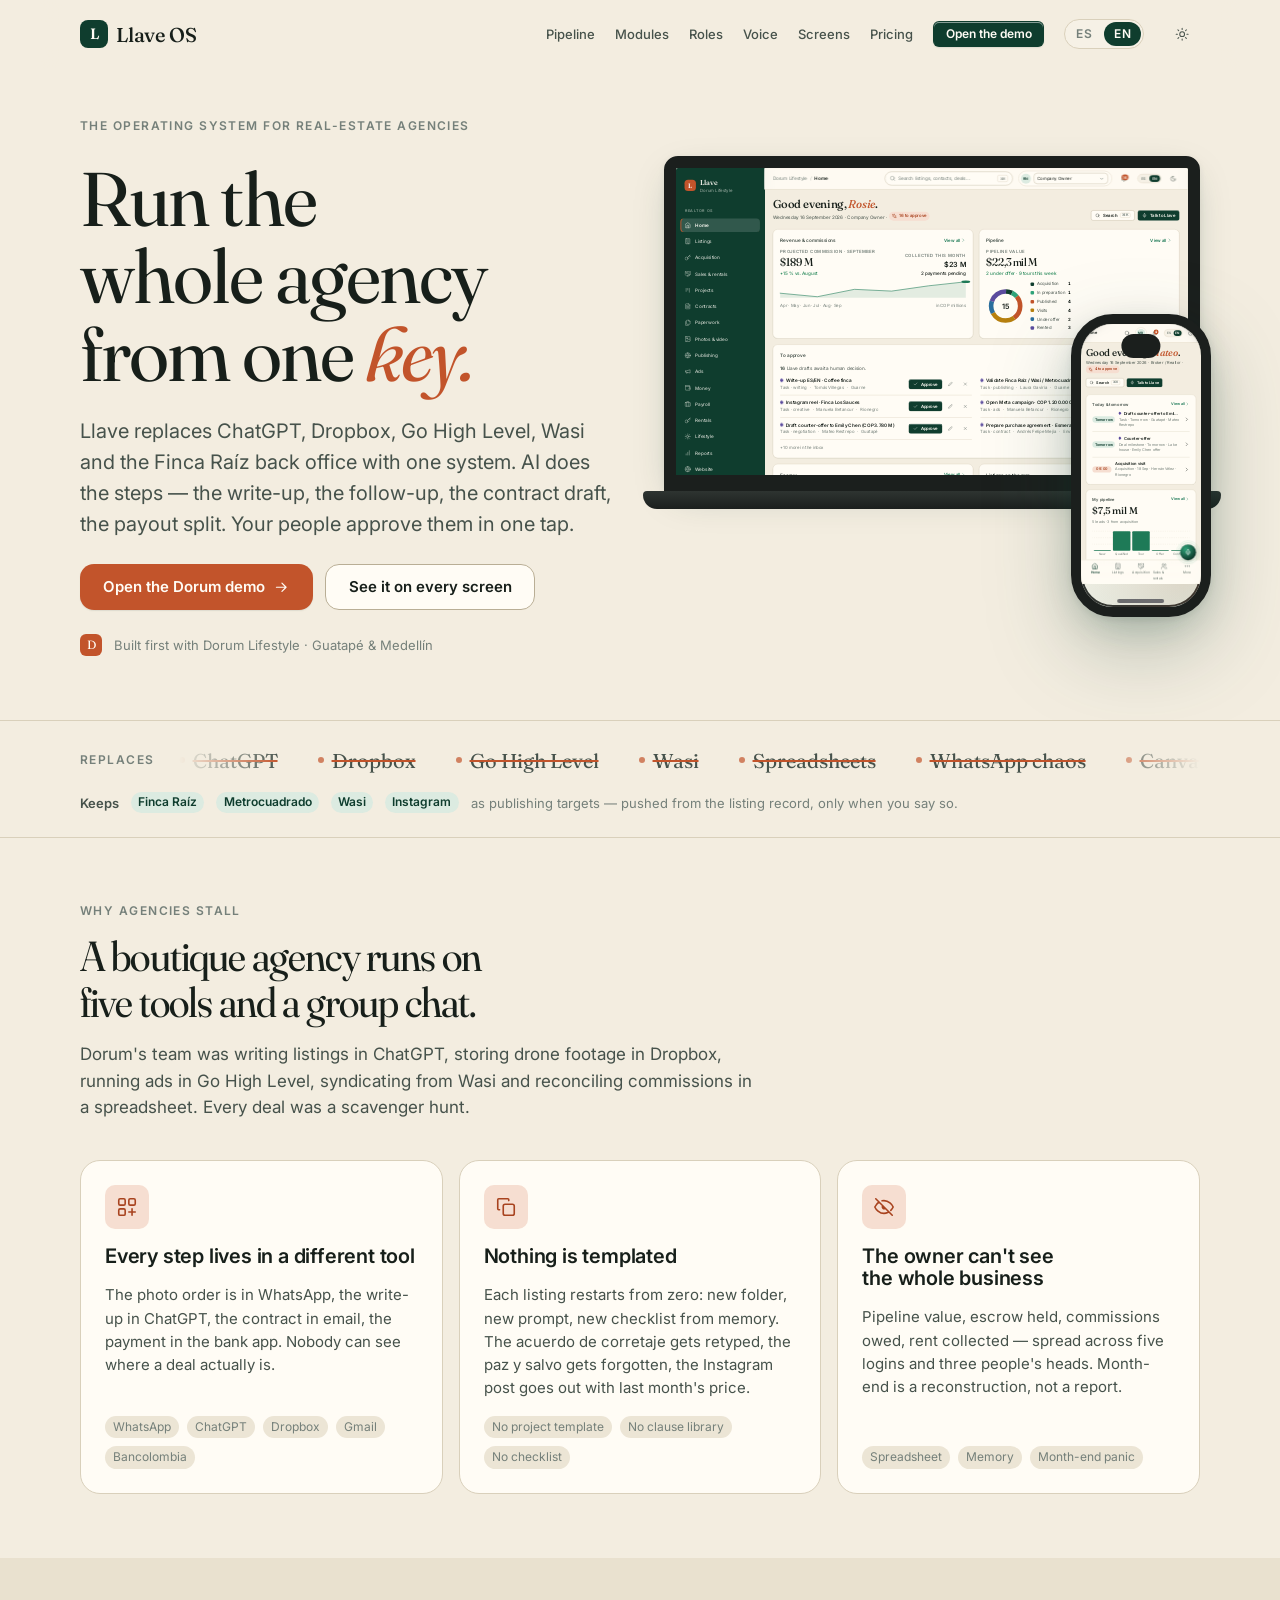
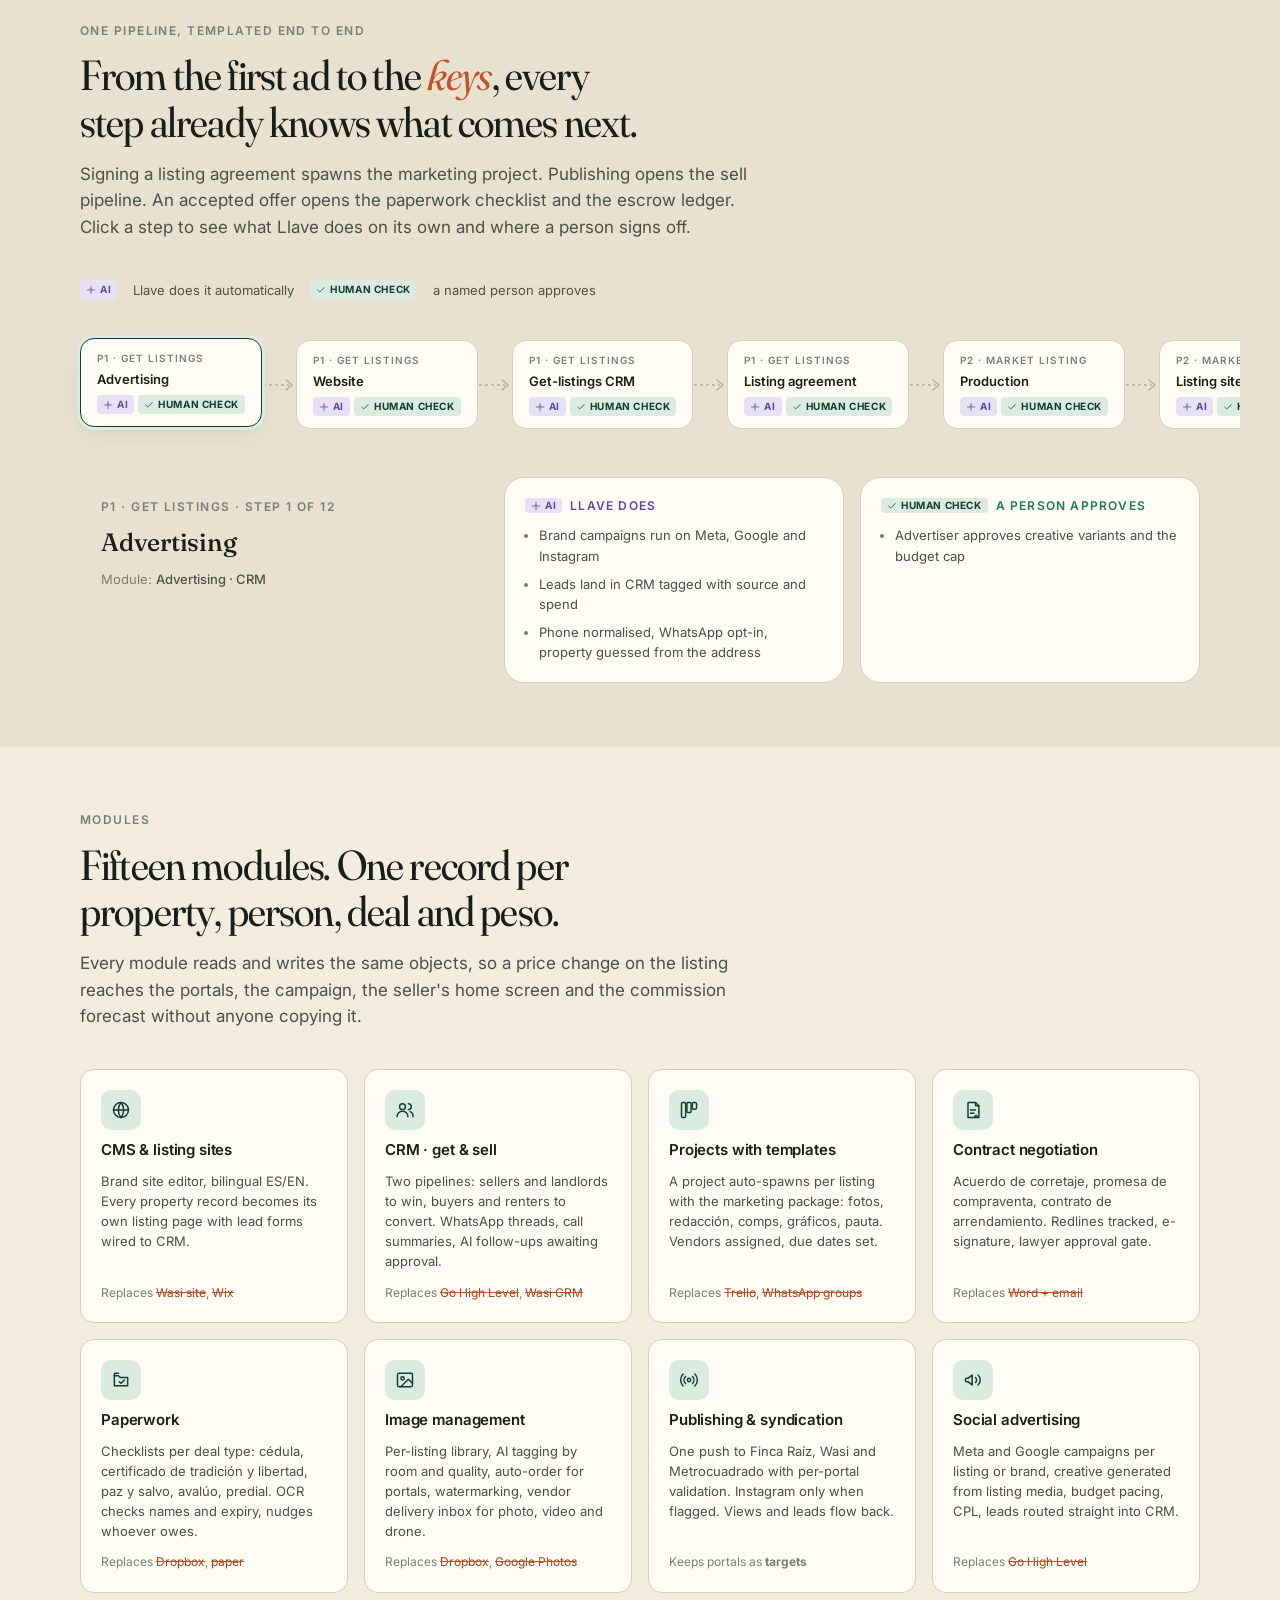
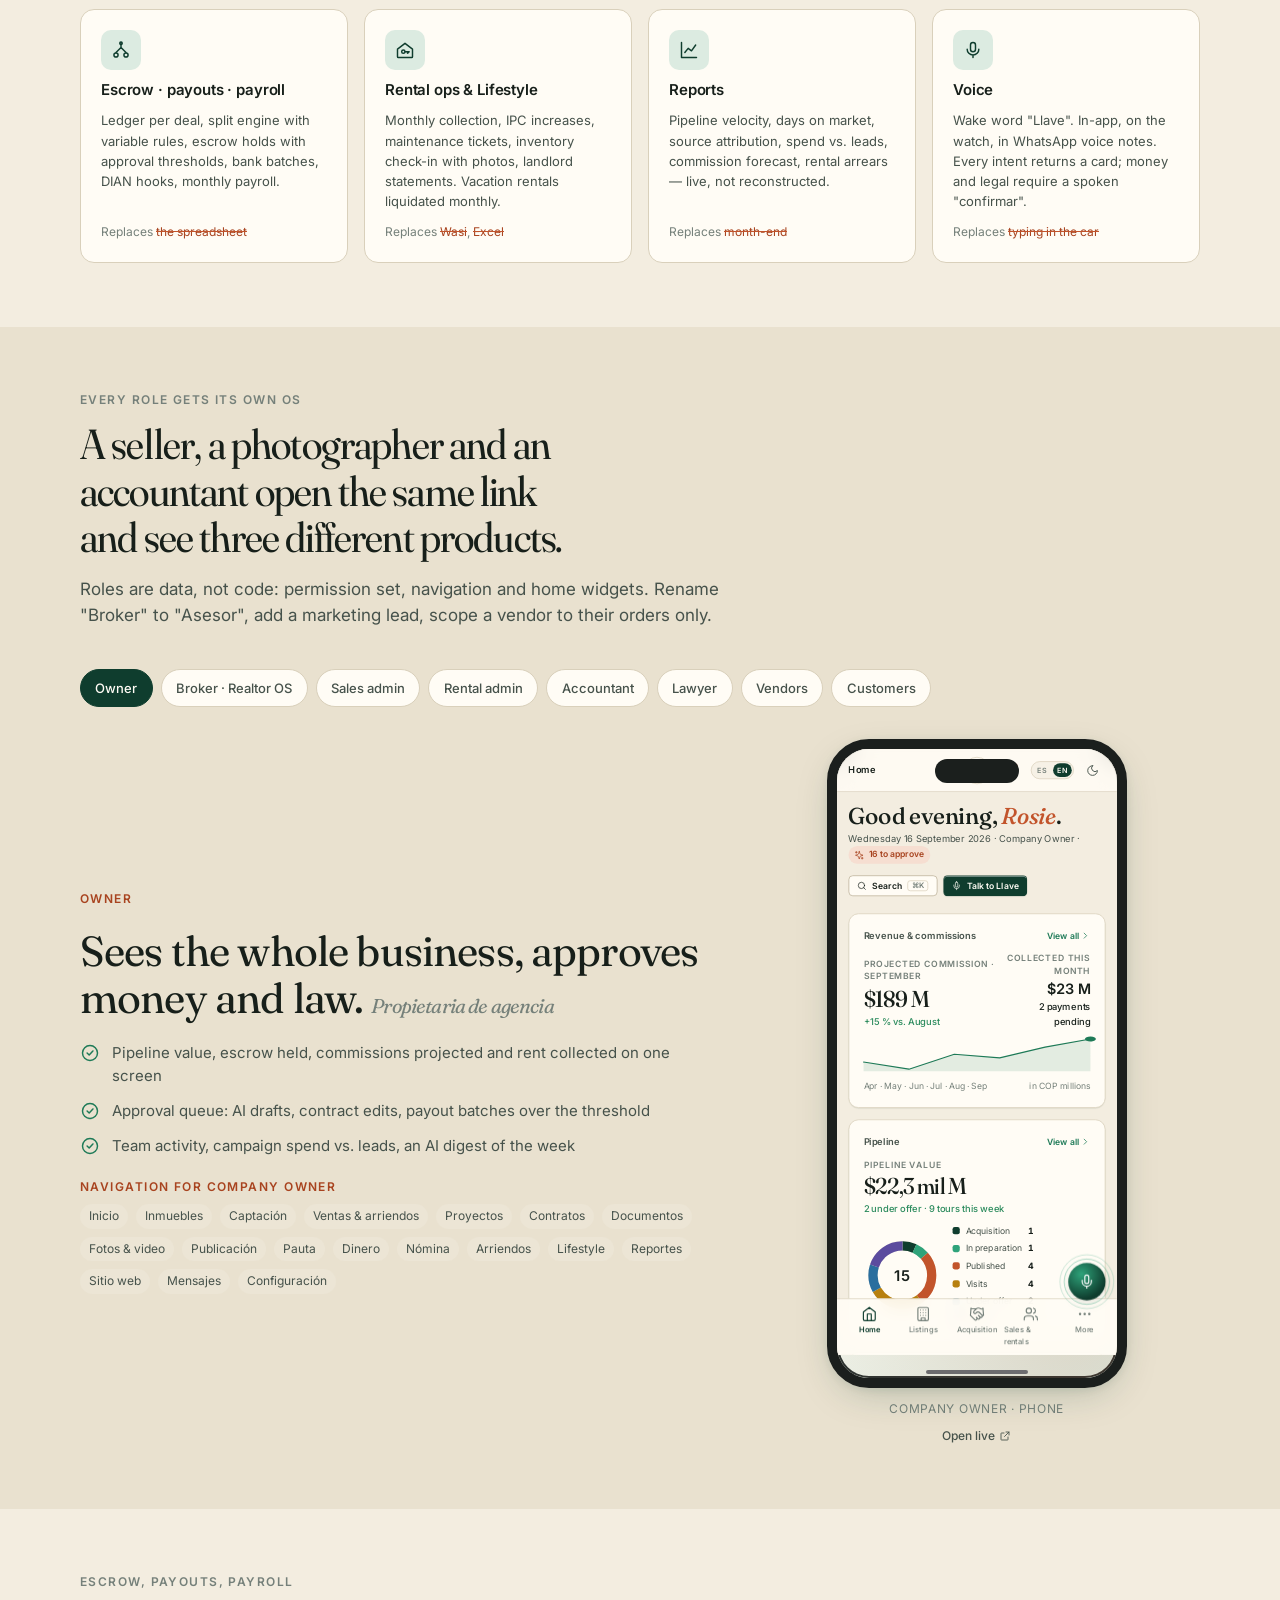
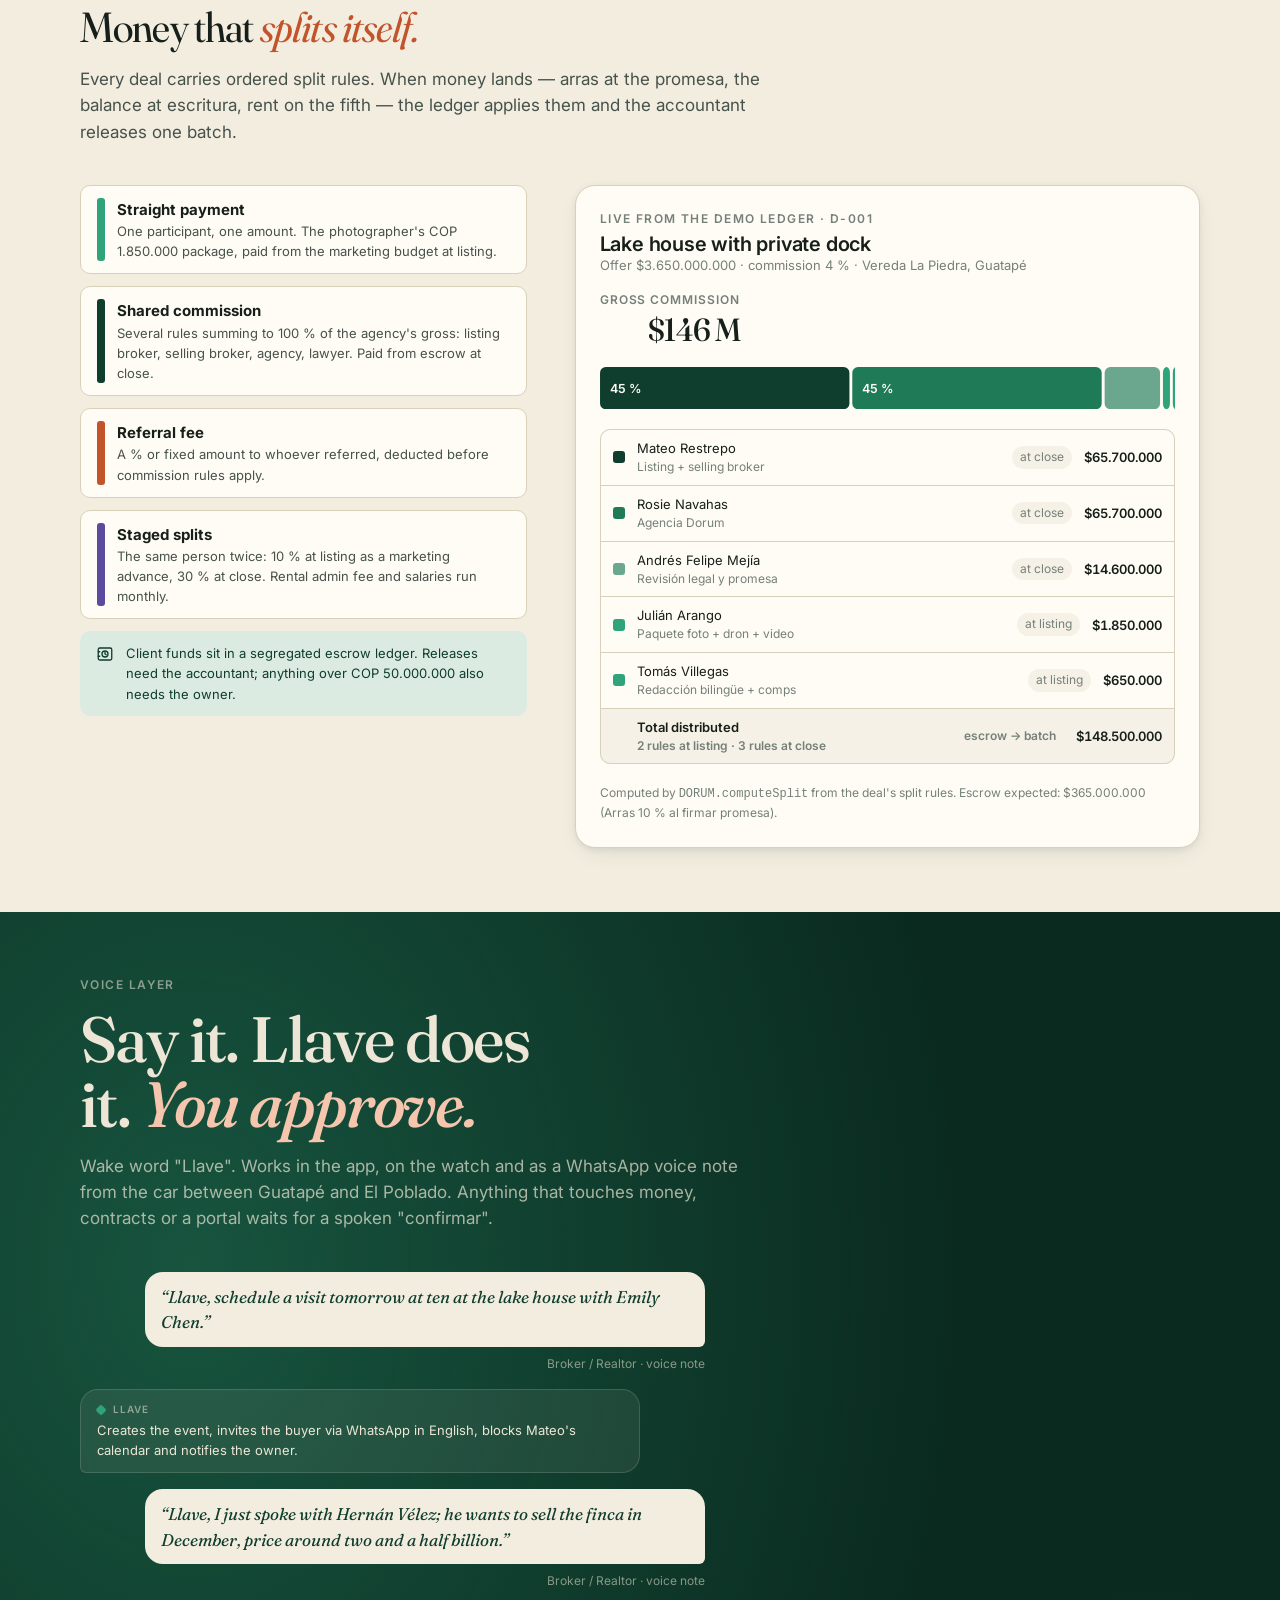
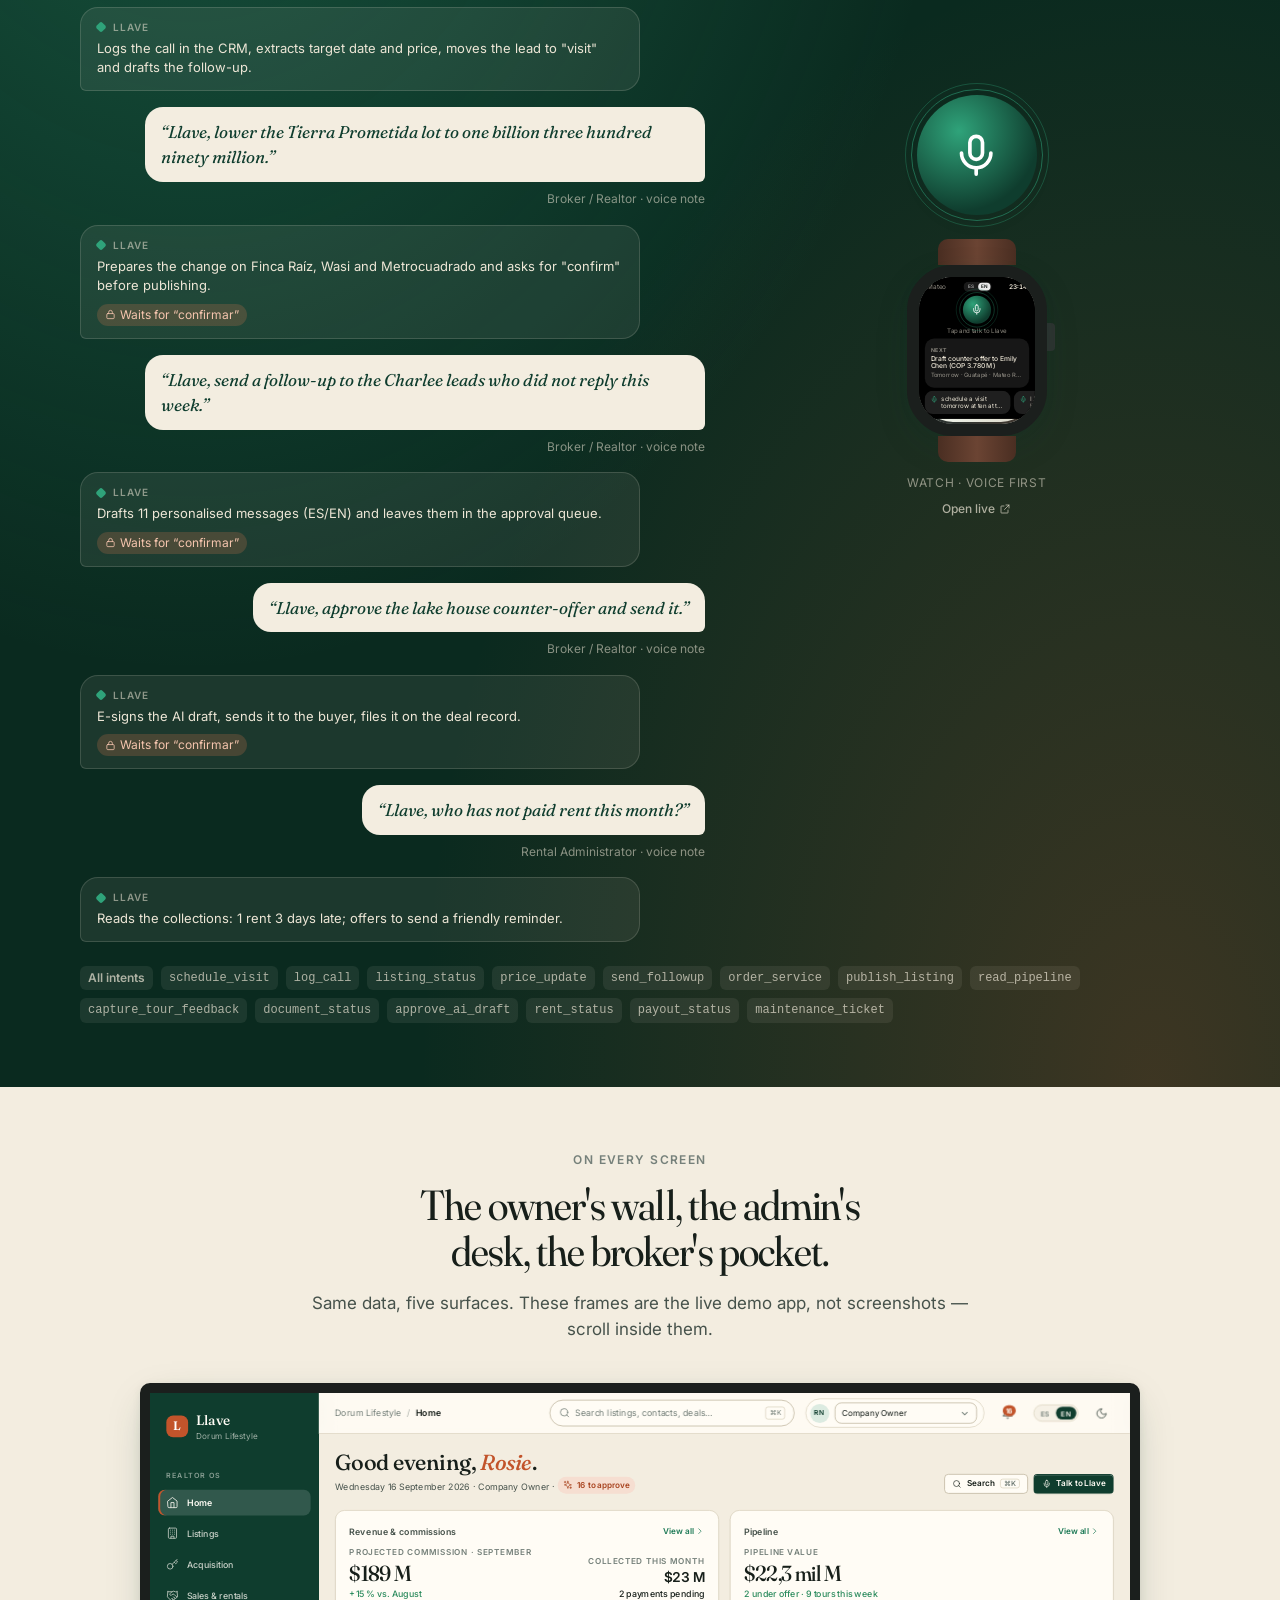
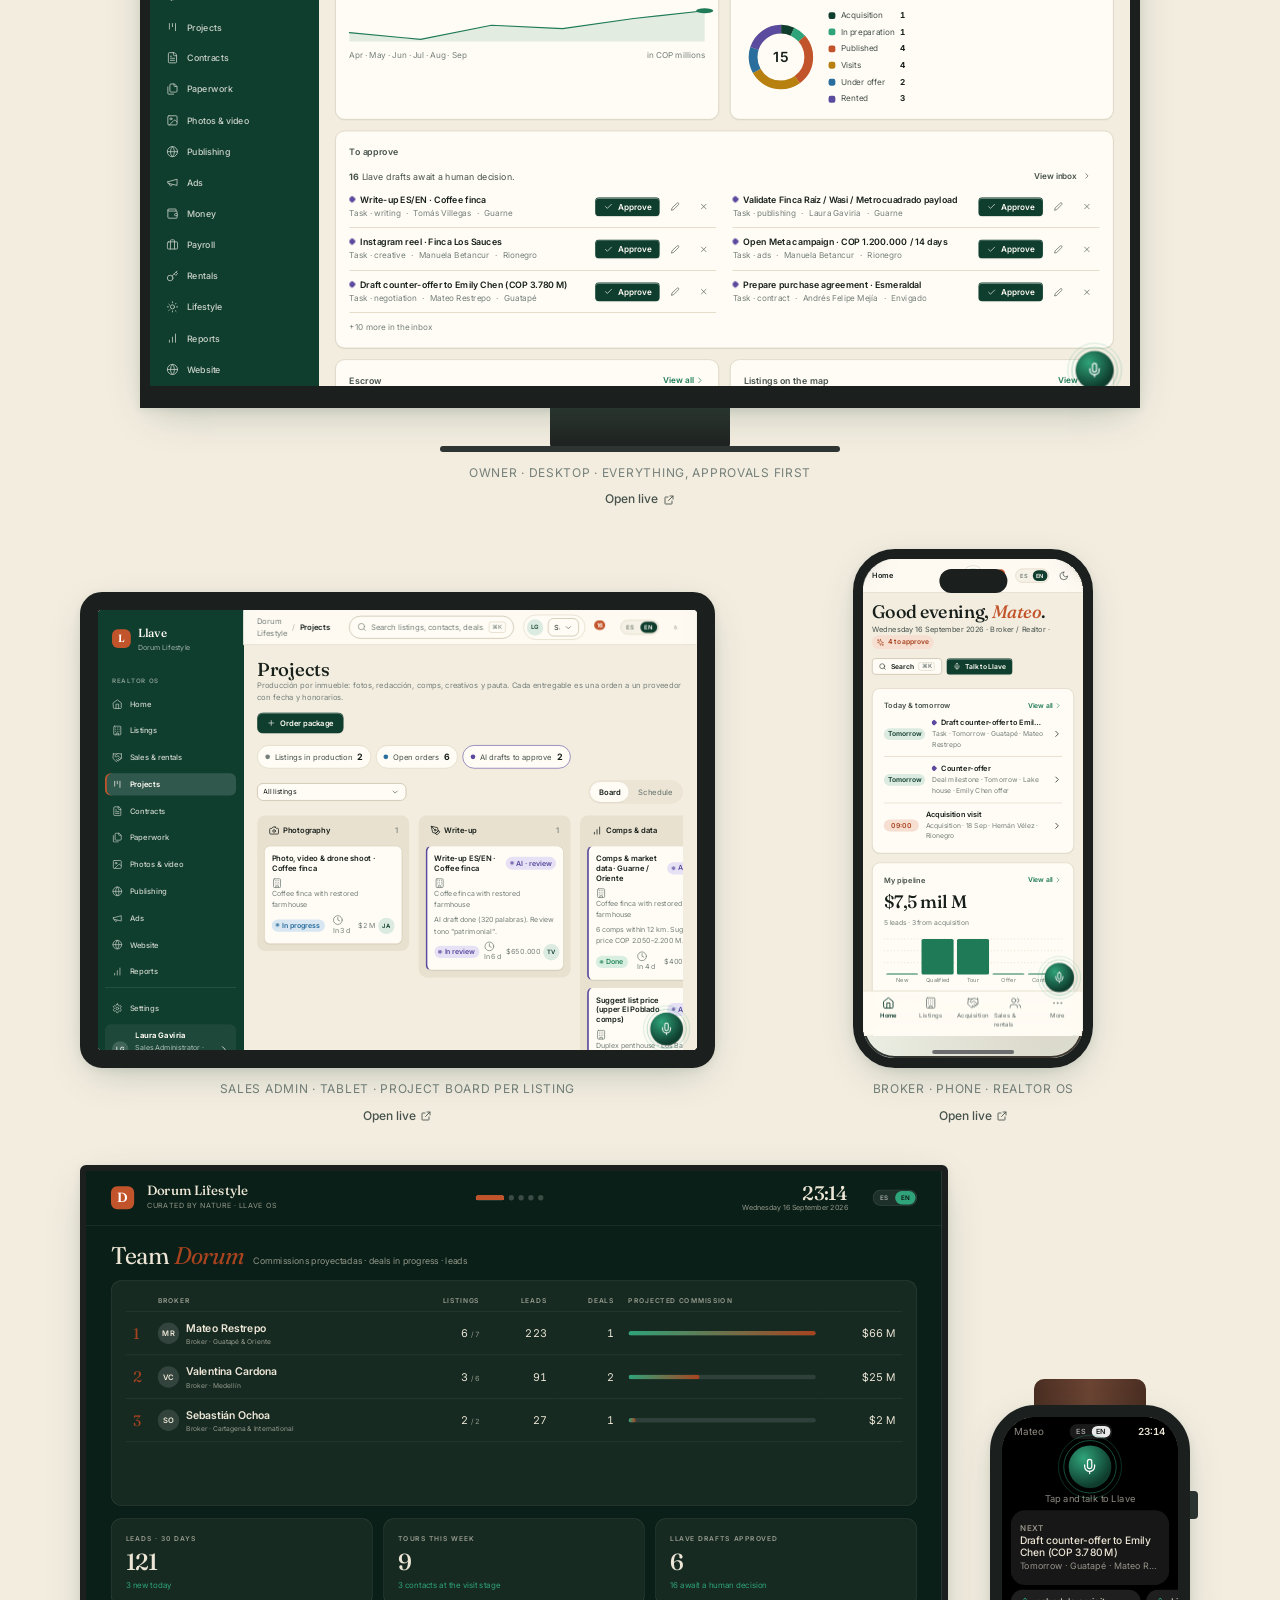
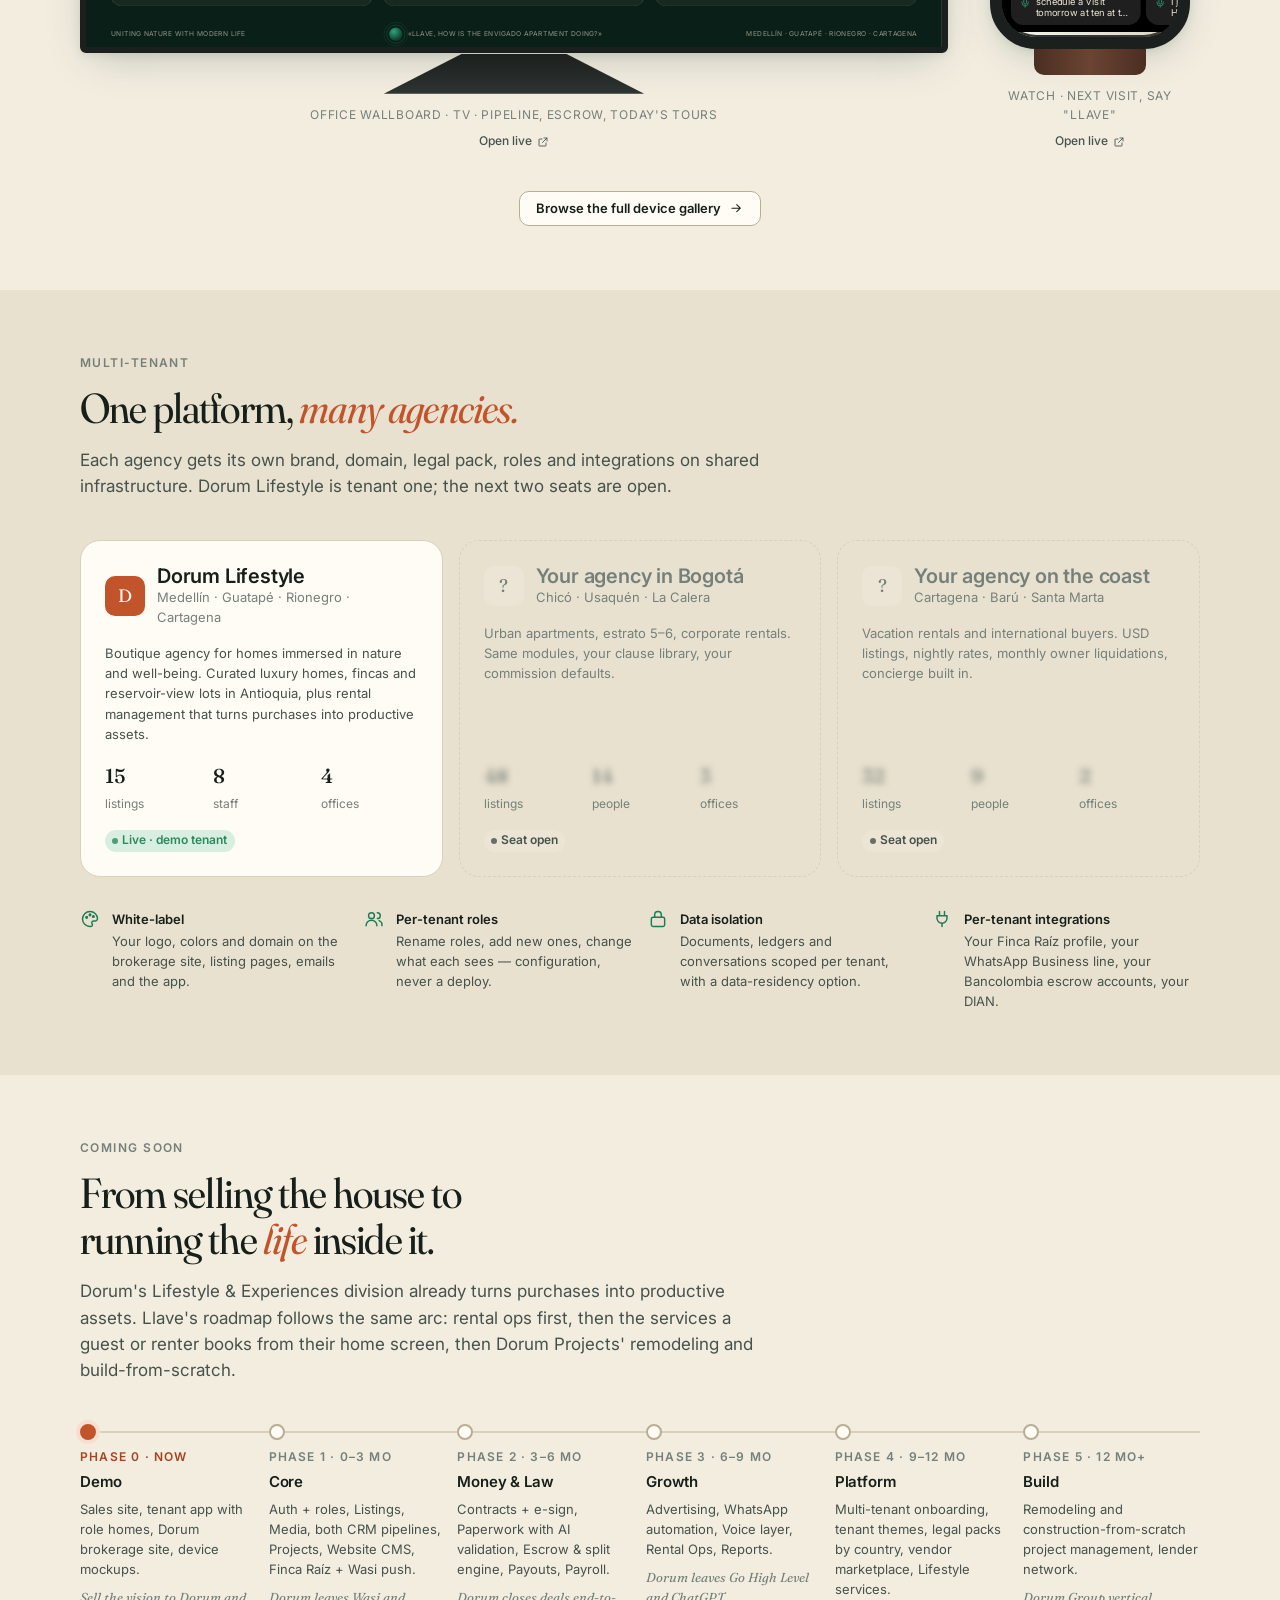
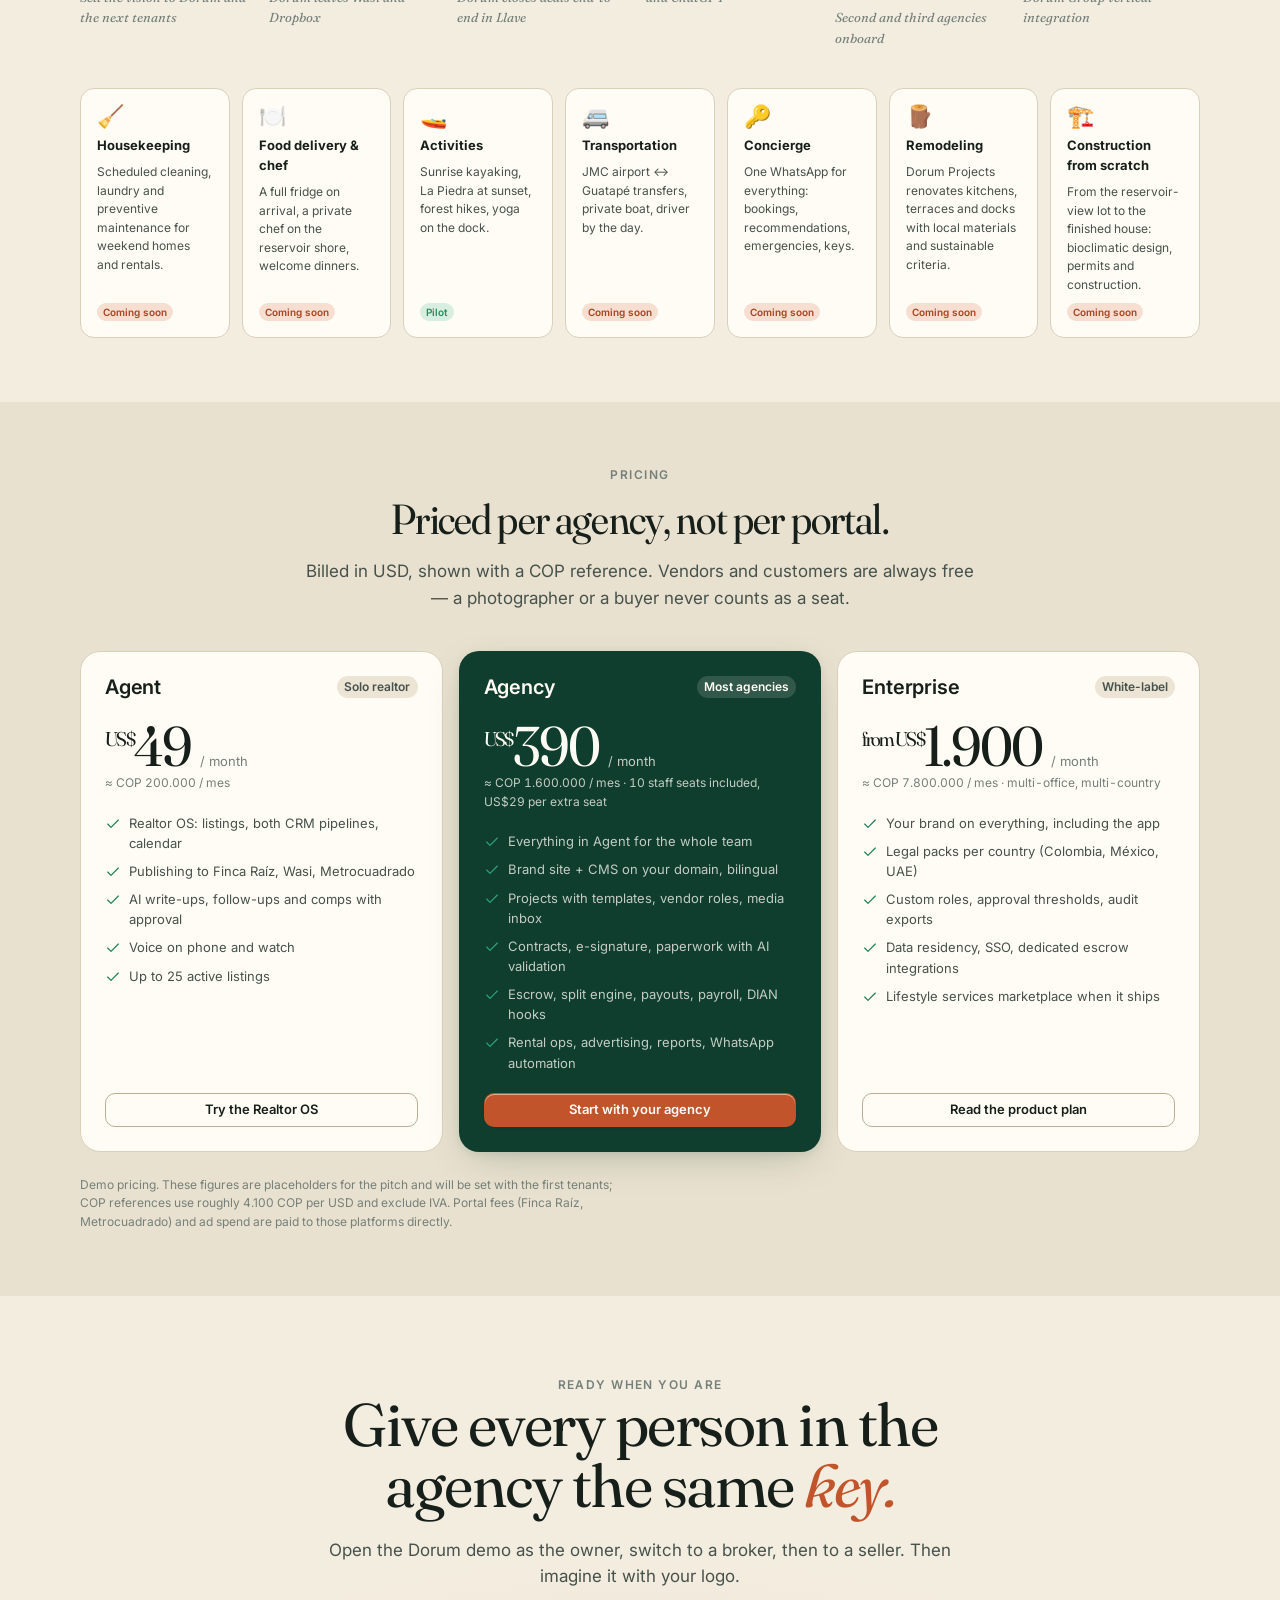
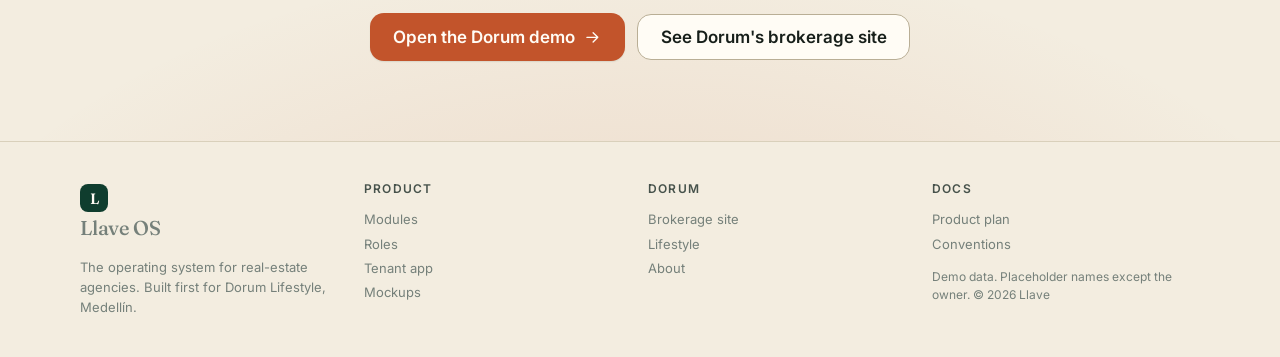
==== commit a405cb7f: "Add ES/EN toggle and real-home listing photos Shared i18n layer with a toggle in every header (sales" ====
--- a/index.html
+++ b/index.html
@@ -63,11 +63,12 @@
 <header class="container site-header" id="siteHeader">
   <a class="site-logo" href="index.html"><span class="mark">L</span> Llave OS</a>
   <nav class="site-nav" id="siteNav">
-    <a href="#pipeline">Pipeline</a><a href="#modules">Modules</a><a href="#roles">Roles</a><a href="#voice">Voice</a><a href="#devices">Screens</a><a href="#pricing">Pricing</a>
-    <a class="btn btn-primary btn-sm" href="app/index.html#/role/owner/home">Open the demo</a>
-    <button class="btn btn-ghost btn-icon" aria-label="Toggle theme" onclick="DORUM.setTheme(document.documentElement.dataset.theme==='dark'?'light':'dark')"><svg width="18" height="18"><use href="#i-sun"/></svg></button>
+    <a href="#pipeline" data-i18n="s.nav.pipeline">Pipeline</a><a href="#modules" data-i18n="s.nav.modules"><span data-i18n="s.mod.eyebrow">Modules</span></a><a href="#roles" data-i18n="s.nav.roles">Roles</a><a href="#voice" data-i18n="s.nav.voice"><span data-i18n="s.mod.voice.t">Voice</span></a><a href="#devices" data-i18n="s.nav.screens">Screens</a><a href="#pricing" data-i18n="s.nav.pricing"><span data-i18n="s.price.eyebrow">Pricing</span></a>
+    <a class="btn btn-primary btn-sm" href="app/index.html#/role/owner/home" data-i18n="s.nav.demo">Open the demo</a>
+    <span data-lang-toggle></span>
+    <button class="btn btn-ghost btn-icon" aria-label="Toggle theme" data-i18n-label="s.aria.theme" onclick="DORUM.setTheme(document.documentElement.dataset.theme==='dark'?'light':'dark')"><svg width="18" height="18"><use href="#i-sun"/></svg></button>
   </nav>
-  <button class="btn btn-ghost btn-icon" aria-label="Menu" aria-expanded="false" onclick="siteNav.classList.toggle('is-open');this.setAttribute('aria-expanded',siteNav.classList.contains('is-open'))" style="display:none" id="navBtn"><svg width="20" height="20"><use href="#i-menu"/></svg></button>
+  <button class="btn btn-ghost btn-icon" aria-label="Menu" data-i18n-label="s.aria.menu" aria-expanded="false" onclick="siteNav.classList.toggle('is-open');this.setAttribute('aria-expanded',siteNav.classList.contains('is-open'))" style="display:none" id="navBtn"><svg width="20" height="20"><use href="#i-menu"/></svg></button>
 </header>
 
 <main>
@@ -76,14 +77,14 @@
 <section class="hero">
   <div class="container hero-grid">
     <div class="hero-copy">
-      <p class="eyebrow fade-up">The operating system for real-estate agencies</p>
-      <h1 class="display-hero fade-up delay-1">Run the whole agency from one <em>key.</em></h1>
-      <p class="lead fade-up delay-2">Llave replaces ChatGPT, Dropbox, Go High Level, Wasi and the Finca Raíz back office with one system. AI does the steps — the write-up, the follow-up, the contract draft, the payout split. Your people approve them in one tap.</p>
+      <p class="eyebrow fade-up" data-i18n="s.hero.eyebrow">The operating system for real-estate agencies</p>
+      <h1 class="display-hero fade-up delay-1" data-i18n="s.hero.title">Run the whole agency from one <em>key.</em></h1>
+      <p class="lead fade-up delay-2" data-i18n="s.hero.lead">Llave replaces ChatGPT, Dropbox, Go High Level, Wasi and the Finca Raíz back office with one system. AI does the steps — the write-up, the follow-up, the contract draft, the payout split. Your people approve them in one tap.</p>
       <div class="hero-ctas fade-up delay-3">
-        <a class="btn btn-accent btn-lg" href="app/index.html#/">Open the Dorum demo <svg><use href="#i-arrow"/></svg></a>
-        <a class="btn btn-secondary btn-lg" href="#devices">See it on every screen</a>
-      </div>
-      <p class="hero-trust fade-up delay-3"><span class="mark">D</span> Built first with Dorum Lifestyle · Guatapé &amp; Medellín</p>
+        <a class="btn btn-accent btn-lg" href="app/index.html#/"><span data-i18n="s.hero.cta1">Open the Dorum demo</span> <svg><use href="#i-arrow"/></svg></a>
+        <a class="btn btn-secondary btn-lg" href="#devices" data-i18n="s.hero.cta2">See it on every screen</a>
+      </div>
+      <p class="hero-trust fade-up delay-3"><span class="mark">D</span> <span data-i18n="s.hero.trust">Built first with Dorum Lifestyle · Guatapé &amp; Medellín</span></p>
     </div>
     <div class="hero-visual">
       <div class="hero-glow"></div>
@@ -101,15 +102,15 @@
 <section class="replaces" aria-label="What Llave replaces">
   <div class="container">
     <div class="replaces-row">
-      <span class="replaces-label">Replaces</span>
+      <span class="replaces-label" data-i18n="s.rep.label">Replaces</span>
       <div class="marquee" aria-hidden="true">
         <div>
-          <span>ChatGPT</span><span>Dropbox</span><span>Go High Level</span><span>Wasi</span><span>Spreadsheets</span><span>WhatsApp chaos</span><span>Canva folders</span><span>Paper checklists</span>
-          <span>ChatGPT</span><span>Dropbox</span><span>Go High Level</span><span>Wasi</span><span>Spreadsheets</span><span>WhatsApp chaos</span><span>Canva folders</span><span>Paper checklists</span>
-        </div>
-      </div>
-    </div>
-    <p class="keeps"><b style="color:var(--text-2);font-weight:600">Keeps</b> <span class="pill pill-brand">Finca Raíz</span><span class="pill pill-brand">Metrocuadrado</span><span class="pill pill-brand">Wasi</span><span class="pill pill-brand">Instagram</span> as publishing targets — pushed from the listing record, only when you say so.</p>
+          <span>ChatGPT</span><span>Dropbox</span><span>Go High Level</span><span>Wasi</span><span data-i18n="s.rep.m1">Spreadsheets</span><span data-i18n="s.rep.m2">WhatsApp chaos</span><span data-i18n="s.rep.m3">Canva folders</span><span data-i18n="s.rep.m4">Paper checklists</span>
+          <span>ChatGPT</span><span>Dropbox</span><span>Go High Level</span><span>Wasi</span><span data-i18n="s.rep.m1">Spreadsheets</span><span data-i18n="s.rep.m2">WhatsApp chaos</span><span data-i18n="s.rep.m3">Canva folders</span><span data-i18n="s.rep.m4">Paper checklists</span>
+        </div>
+      </div>
+    </div>
+    <p class="keeps" data-i18n="s.rep.keeps"><b style="color:var(--text-2);font-weight:600">Keeps</b> <span class="pill pill-brand">Finca Raíz</span><span class="pill pill-brand">Metrocuadrado</span><span class="pill pill-brand">Wasi</span><span class="pill pill-brand">Instagram</span> as publishing targets — pushed from the listing record, only when you say so.</p>
   </div>
 </section>
 
@@ -117,28 +118,28 @@
 <section class="section" id="problem">
   <div class="container">
     <div class="section-head reveal">
-      <p class="eyebrow">Why agencies stall</p>
-      <h2 class="display">A boutique agency runs on five tools and a group chat.</h2>
-      <p class="lead">Dorum's team was writing listings in ChatGPT, storing drone footage in Dropbox, running ads in Go High Level, syndicating from Wasi and reconciling commissions in a spreadsheet. Every deal was a scavenger hunt.</p>
+      <p class="eyebrow" data-i18n="s.prob.eyebrow">Why agencies stall</p>
+      <h2 class="display" data-i18n="s.prob.title">A boutique agency runs on five tools and a group chat.</h2>
+      <p class="lead" data-i18n="s.prob.lead">Dorum's team was writing listings in ChatGPT, storing drone footage in Dropbox, running ads in Go High Level, syndicating from Wasi and reconciling commissions in a spreadsheet. Every deal was a scavenger hunt.</p>
     </div>
     <div class="grid grid-3">
       <article class="problem-card reveal">
         <div class="glyph"><svg><use href="#i-scatter"/></svg></div>
-        <h3>Every step lives in a different tool</h3>
-        <p>The photo order is in WhatsApp, the write-up in ChatGPT, the contract in email, the payment in the bank app. Nobody can see where a deal actually is.</p>
-        <div class="tools"><span>WhatsApp</span><span>ChatGPT</span><span>Dropbox</span><span>Gmail</span><span>Bancolombia</span></div>
+        <h3 data-i18n="s.prob.1.t">Every step lives in a different tool</h3>
+        <p data-i18n="s.prob.1.p">The photo order is in WhatsApp, the write-up in ChatGPT, the contract in email, the payment in the bank app. Nobody can see where a deal actually is.</p>
+        <div class="tools" data-i18n="s.prob.1.tools"><span>WhatsApp</span><span>ChatGPT</span><span>Dropbox</span><span>Gmail</span><span>Bancolombia</span></div>
       </article>
       <article class="problem-card reveal">
         <div class="glyph"><svg><use href="#i-copy"/></svg></div>
-        <h3>Nothing is templated</h3>
-        <p>Each listing restarts from zero: new folder, new prompt, new checklist from memory. The acuerdo de corretaje gets retyped, the paz y salvo gets forgotten, the Instagram post goes out with last month's price.</p>
-        <div class="tools"><span>No project template</span><span>No clause library</span><span>No checklist</span></div>
+        <h3 data-i18n="s.prob.2.t">Nothing is templated</h3>
+        <p data-i18n="s.prob.2.p">Each listing restarts from zero: new folder, new prompt, new checklist from memory. The acuerdo de corretaje gets retyped, the paz y salvo gets forgotten, the Instagram post goes out with last month's price.</p>
+        <div class="tools" data-i18n="s.prob.2.tools"><span>No project template</span><span>No clause library</span><span>No checklist</span></div>
       </article>
       <article class="problem-card reveal">
         <div class="glyph"><svg><use href="#i-eye-off"/></svg></div>
-        <h3>The owner can't see the whole business</h3>
-        <p>Pipeline value, escrow held, commissions owed, rent collected — spread across five logins and three people's heads. Month-end is a reconstruction, not a report.</p>
-        <div class="tools"><span>Spreadsheet</span><span>Memory</span><span>Month-end panic</span></div>
+        <h3 data-i18n="s.prob.3.t">The owner can't see the whole business</h3>
+        <p data-i18n="s.prob.3.p">Pipeline value, escrow held, commissions owed, rent collected — spread across five logins and three people's heads. Month-end is a reconstruction, not a report.</p>
+        <div class="tools" data-i18n="s.prob.3.tools"><span>Spreadsheet</span><span>Memory</span><span>Month-end panic</span></div>
       </article>
     </div>
   </div>
@@ -148,13 +149,13 @@
 <section class="section band-sand" id="pipeline">
   <div class="container">
     <div class="section-head reveal">
-      <p class="eyebrow">One pipeline, templated end to end</p>
-      <h2 class="display">From the first ad to the <em>keys</em>, every step already knows what comes next.</h2>
-      <p class="lead">Signing a listing agreement spawns the marketing project. Publishing opens the sell pipeline. An accepted offer opens the paperwork checklist and the escrow ledger. Click a step to see what Llave does on its own and where a person signs off.</p>
+      <p class="eyebrow" data-i18n="s.pipe.eyebrow">One pipeline, templated end to end</p>
+      <h2 class="display" data-i18n="s.pipe.title">From the first ad to the <em>keys</em>, every step already knows what comes next.</h2>
+      <p class="lead" data-i18n="s.pipe.lead">Signing a listing agreement spawns the marketing project. Publishing opens the sell pipeline. An accepted offer opens the paperwork checklist and the escrow ledger. Click a step to see what Llave does on its own and where a person signs off.</p>
     </div>
     <div class="pipe-legend reveal">
-      <span class="mark-ai"><svg width="10" height="10"><use href="#i-sparkle"/></svg> AI</span> Llave does it automatically
-      <span class="mark-human"><svg width="10" height="10"><use href="#i-check"/></svg> Human check</span> a named person approves
+      <span class="mark-ai"><svg width="10" height="10"><use href="#i-sparkle"/></svg> <span data-i18n="s.pipe.mark.ai">AI</span></span> <span data-i18n="s.pipe.legend.ai">Llave does it automatically</span>
+      <span class="mark-human"><svg width="10" height="10"><use href="#i-check"/></svg> <span data-i18n="s.pipe.mark.hu">Human check</span></span> <span data-i18n="s.pipe.legend.hu">a named person approves</span>
     </div>
     <div class="pipeline-wrap reveal">
       <div class="pipeline" id="pipeline-map" role="tablist" aria-label="Pipeline steps"></div>
@@ -167,23 +168,23 @@
 <section class="section" id="modules">
   <div class="container">
     <div class="section-head reveal">
-      <p class="eyebrow">Modules</p>
-      <h2 class="display">Fifteen modules. One record per property, person, deal and peso.</h2>
-      <p class="lead">Every module reads and writes the same objects, so a price change on the listing reaches the portals, the campaign, the seller's home screen and the commission forecast without anyone copying it.</p>
+      <p class="eyebrow" data-i18n="s.nav.modules"><span data-i18n="s.mod.eyebrow">Modules</span></p>
+      <h2 class="display" data-i18n="s.mod.title">Fifteen modules. One record per property, person, deal and peso.</h2>
+      <p class="lead" data-i18n="s.mod.lead">Every module reads and writes the same objects, so a price change on the listing reaches the portals, the campaign, the seller's home screen and the commission forecast without anyone copying it.</p>
     </div>
     <div class="module-grid">
-      <article class="module reveal"><div class="icon"><svg><use href="#i-globe"/></svg></div><h3>CMS &amp; listing sites</h3><p>Brand site editor, bilingual ES/EN. Every property record becomes its own listing page with lead forms wired to CRM.</p><span class="replaces-tag">Replaces <s>Wasi site</s>, <s>Wix</s></span></article>
-      <article class="module reveal"><div class="icon"><svg><use href="#i-users"/></svg></div><h3>CRM · get &amp; sell</h3><p>Two pipelines: sellers and landlords to win, buyers and renters to convert. WhatsApp threads, call summaries, AI follow-ups awaiting approval.</p><span class="replaces-tag">Replaces <s>Go High Level</s>, <s>Wasi CRM</s></span></article>
-      <article class="module reveal"><div class="icon"><svg><use href="#i-kanban"/></svg></div><h3>Projects with templates</h3><p>A project auto-spawns per listing with the marketing package: fotos, redacción, comps, gráficos, pauta. Vendors assigned, due dates set.</p><span class="replaces-tag">Replaces <s>Trello</s>, <s>WhatsApp groups</s></span></article>
-      <article class="module reveal"><div class="icon"><svg><use href="#i-contract"/></svg></div><h3>Contract negotiation</h3><p>Acuerdo de corretaje, promesa de compraventa, contrato de arrendamiento. Redlines tracked, e-signature, lawyer approval gate.</p><span class="replaces-tag">Replaces <s>Word + email</s></span></article>
-      <article class="module reveal"><div class="icon"><svg><use href="#i-files"/></svg></div><h3>Paperwork</h3><p>Checklists per deal type: cédula, certificado de tradición y libertad, paz y salvo, avalúo, predial. OCR checks names and expiry, nudges whoever owes.</p><span class="replaces-tag">Replaces <s>Dropbox</s>, <s>paper</s></span></article>
-      <article class="module reveal"><div class="icon"><svg><use href="#i-image"/></svg></div><h3>Image management</h3><p>Per-listing library, AI tagging by room and quality, auto-order for portals, watermarking, vendor delivery inbox for photo, video and drone.</p><span class="replaces-tag">Replaces <s>Dropbox</s>, <s>Google Photos</s></span></article>
-      <article class="module reveal"><div class="icon"><svg><use href="#i-broadcast"/></svg></div><h3>Publishing &amp; syndication</h3><p>One push to Finca Raíz, Wasi and Metrocuadrado with per-portal validation. Instagram only when flagged. Views and leads flow back.</p><span class="replaces-tag">Keeps portals as <b>targets</b></span></article>
-      <article class="module reveal"><div class="icon"><svg><use href="#i-megaphone"/></svg></div><h3>Social advertising</h3><p>Meta and Google campaigns per listing or brand, creative generated from listing media, budget pacing, CPL, leads routed straight into CRM.</p><span class="replaces-tag">Replaces <s>Go High Level</s></span></article>
-      <article class="module reveal"><div class="icon"><svg><use href="#i-split"/></svg></div><h3>Escrow · payouts · payroll</h3><p>Ledger per deal, split engine with variable rules, escrow holds with approval thresholds, bank batches, DIAN hooks, monthly payroll.</p><span class="replaces-tag">Replaces <s>the spreadsheet</s></span></article>
-      <article class="module reveal"><div class="icon"><svg><use href="#i-home-key"/></svg></div><h3>Rental ops &amp; Lifestyle</h3><p>Monthly collection, IPC increases, maintenance tickets, inventory check-in with photos, landlord statements. Vacation rentals liquidated monthly.</p><span class="replaces-tag">Replaces <s>Wasi</s>, <s>Excel</s></span></article>
-      <article class="module reveal"><div class="icon"><svg><use href="#i-chart"/></svg></div><h3>Reports</h3><p>Pipeline velocity, days on market, source attribution, spend vs. leads, commission forecast, rental arrears — live, not reconstructed.</p><span class="replaces-tag">Replaces <s>month-end</s></span></article>
-      <article class="module reveal"><div class="icon"><svg><use href="#i-mic"/></svg></div><h3>Voice</h3><p>Wake word "Llave". In-app, on the watch, in WhatsApp voice notes. Every intent returns a card; money and legal require a spoken "confirmar".</p><span class="replaces-tag">Replaces <s>typing in the car</s></span></article>
+      <article class="module reveal"><div class="icon"><svg><use href="#i-globe"/></svg></div><h3 data-i18n="s.mod.cms.t">CMS &amp; listing sites</h3><p data-i18n="s.mod.cms.p">Brand site editor, bilingual ES/EN. Every property record becomes its own listing page with lead forms wired to CRM.</p><span class="replaces-tag" data-i18n="s.mod.cms.r">Replaces <s>Wasi site</s>, <s>Wix</s></span></article>
+      <article class="module reveal"><div class="icon"><svg><use href="#i-users"/></svg></div><h3 data-i18n="s.mod.crm.t">CRM · get &amp; sell</h3><p data-i18n="s.mod.crm.p">Two pipelines: sellers and landlords to win, buyers and renters to convert. WhatsApp threads, call summaries, AI follow-ups awaiting approval.</p><span class="replaces-tag" data-i18n="s.mod.crm.r">Replaces <s>Go High Level</s>, <s>Wasi CRM</s></span></article>
+      <article class="module reveal"><div class="icon"><svg><use href="#i-kanban"/></svg></div><h3 data-i18n="s.mod.proj.t">Projects with templates</h3><p data-i18n="s.mod.proj.p">A project auto-spawns per listing with the marketing package: fotos, redacción, comps, gráficos, pauta. Vendors assigned, due dates set.</p><span class="replaces-tag" data-i18n="s.mod.proj.r">Replaces <s>Trello</s>, <s>WhatsApp groups</s></span></article>
+      <article class="module reveal"><div class="icon"><svg><use href="#i-contract"/></svg></div><h3 data-i18n="s.mod.contracts.t">Contract negotiation</h3><p data-i18n="s.mod.contracts.p">Acuerdo de corretaje, promesa de compraventa, contrato de arrendamiento. Redlines tracked, e-signature, lawyer approval gate.</p><span class="replaces-tag" data-i18n="s.mod.contracts.r">Replaces <s>Word + email</s></span></article>
+      <article class="module reveal"><div class="icon"><svg><use href="#i-files"/></svg></div><h3 data-i18n="s.mod.paper.t">Paperwork</h3><p data-i18n="s.mod.paper.p">Checklists per deal type: cédula, certificado de tradición y libertad, paz y salvo, avalúo, predial. OCR checks names and expiry, nudges whoever owes.</p><span class="replaces-tag" data-i18n="s.mod.paper.r">Replaces <s>Dropbox</s>, <s>paper</s></span></article>
+      <article class="module reveal"><div class="icon"><svg><use href="#i-image"/></svg></div><h3 data-i18n="s.mod.media.t">Image management</h3><p data-i18n="s.mod.media.p">Per-listing library, AI tagging by room and quality, auto-order for portals, watermarking, vendor delivery inbox for photo, video and drone.</p><span class="replaces-tag" data-i18n="s.mod.media.r">Replaces <s>Dropbox</s>, <s>Google Photos</s></span></article>
+      <article class="module reveal"><div class="icon"><svg><use href="#i-broadcast"/></svg></div><h3 data-i18n="s.mod.pub.t">Publishing &amp; syndication</h3><p data-i18n="s.mod.pub.p">One push to Finca Raíz, Wasi and Metrocuadrado with per-portal validation. Instagram only when flagged. Views and leads flow back.</p><span class="replaces-tag" data-i18n="s.mod.pub.r">Keeps portals as <b>targets</b></span></article>
+      <article class="module reveal"><div class="icon"><svg><use href="#i-megaphone"/></svg></div><h3 data-i18n="s.mod.ads.t">Social advertising</h3><p data-i18n="s.mod.ads.p">Meta and Google campaigns per listing or brand, creative generated from listing media, budget pacing, CPL, leads routed straight into CRM.</p><span class="replaces-tag" data-i18n="s.mod.ads.r">Replaces <s>Go High Level</s></span></article>
+      <article class="module reveal"><div class="icon"><svg><use href="#i-split"/></svg></div><h3 data-i18n="s.mod.money.t">Escrow · payouts · payroll</h3><p data-i18n="s.mod.money.p">Ledger per deal, split engine with variable rules, escrow holds with approval thresholds, bank batches, DIAN hooks, monthly payroll.</p><span class="replaces-tag" data-i18n="s.mod.money.r">Replaces <s>the spreadsheet</s></span></article>
+      <article class="module reveal"><div class="icon"><svg><use href="#i-home-key"/></svg></div><h3 data-i18n="s.mod.rent.t">Rental ops &amp; Lifestyle</h3><p data-i18n="s.mod.rent.p">Monthly collection, IPC increases, maintenance tickets, inventory check-in with photos, landlord statements. Vacation rentals liquidated monthly.</p><span class="replaces-tag" data-i18n="s.mod.rent.r">Replaces <s>Wasi</s>, <s>Excel</s></span></article>
+      <article class="module reveal"><div class="icon"><svg><use href="#i-chart"/></svg></div><h3 data-i18n="s.mod.reports.t">Reports</h3><p data-i18n="s.mod.reports.p">Pipeline velocity, days on market, source attribution, spend vs. leads, commission forecast, rental arrears — live, not reconstructed.</p><span class="replaces-tag" data-i18n="s.mod.reports.r">Replaces <s>month-end</s></span></article>
+      <article class="module reveal"><div class="icon"><svg><use href="#i-mic"/></svg></div><h3 data-i18n="s.nav.voice"><span data-i18n="s.mod.voice.t">Voice</span></h3><p data-i18n="s.mod.voice.p">Wake word "Llave". In-app, on the watch, in WhatsApp voice notes. Every intent returns a card; money and legal require a spoken "confirmar".</p><span class="replaces-tag" data-i18n="s.mod.voice.r">Replaces <s>typing in the car</s></span></article>
     </div>
   </div>
 </section>
@@ -192,9 +193,9 @@
 <section class="section band-sand" id="roles">
   <div class="container">
     <div class="section-head reveal">
-      <p class="eyebrow">Every role gets its own OS</p>
-      <h2 class="display">A seller, a photographer and an accountant open the same link and see three different products.</h2>
-      <p class="lead">Roles are data, not code: permission set, navigation and home widgets. Rename "Broker" to "Asesor", add a marketing lead, scope a vendor to their orders only.</p>
+      <p class="eyebrow" data-i18n="s.roles.eyebrow">Every role gets its own OS</p>
+      <h2 class="display" data-i18n="s.roles.title">A seller, a photographer and an accountant open the same link and see three different products.</h2>
+      <p class="lead" data-i18n="s.roles.lead">Roles are data, not code: permission set, navigation and home widgets. Rename "Broker" to "Asesor", add a marketing lead, scope a vendor to their orders only.</p>
     </div>
     <div class="roles-tabs reveal" id="roles-tabs" role="tablist" aria-label="Roles"></div>
     <div class="roles-panel reveal" id="roles-panel">
@@ -204,7 +205,7 @@
           <div class="device-screen"><iframe id="roles-frame" src="app/index.html?mode=phone#/role/owner/home" title="Role home on phone" loading="lazy"></iframe></div>
         </div>
         <p class="device-caption" id="roles-caption">Owner · phone</p>
-        <p class="device-open"><a id="roles-open" href="app/index.html#/role/owner/home">Open live <svg width="12" height="12"><use href="#i-external"/></svg></a></p>
+        <p class="device-open"><a id="roles-open" href="app/index.html#/role/owner/home"><span data-i18n="s.roles.open">Open live</span> <svg width="12" height="12"><use href="#i-external"/></svg></a></p>
       </div>
     </div>
   </div>
@@ -214,17 +215,17 @@
 <section class="section" id="money">
   <div class="container">
     <div class="section-head reveal">
-      <p class="eyebrow">Escrow, payouts, payroll</p>
-      <h2 class="display">Money that <em>splits itself.</em></h2>
-      <p class="lead">Every deal carries ordered split rules. When money lands — arras at the promesa, the balance at escritura, rent on the fifth — the ledger applies them and the accountant releases one batch.</p>
+      <p class="eyebrow" data-i18n="s.money.eyebrow">Escrow, payouts, payroll</p>
+      <h2 class="display" data-i18n="s.money.title">Money that <em>splits itself.</em></h2>
+      <p class="lead" data-i18n="s.money.lead">Every deal carries ordered split rules. When money lands — arras at the promesa, the balance at escritura, rent on the fifth — the ledger applies them and the accountant releases one batch.</p>
     </div>
     <div class="money-grid">
       <div class="money-kinds reveal">
-        <div class="money-kind" style="--k:var(--brand-3)"><i></i><div><b>Straight payment</b><span>One participant, one amount. The photographer's COP 1.850.000 package, paid from the marketing budget at listing.</span></div></div>
-        <div class="money-kind" style="--k:var(--brand)"><i></i><div><b>Shared commission</b><span>Several rules summing to 100 % of the agency's gross: listing broker, selling broker, agency, lawyer. Paid from escrow at close.</span></div></div>
-        <div class="money-kind" style="--k:var(--accent)"><i></i><div><b>Referral fee</b><span>A % or fixed amount to whoever referred, deducted before commission rules apply.</span></div></div>
-        <div class="money-kind" style="--k:var(--ai)"><i></i><div><b>Staged splits</b><span>The same person twice: 10 % at listing as a marketing advance, 30 % at close. Rental admin fee and salaries run monthly.</span></div></div>
-        <div class="escrow-note"><svg><use href="#i-vault"/></svg><span>Client funds sit in a segregated escrow ledger. Releases need the accountant; anything over COP 50.000.000 also needs the owner.</span></div>
+        <div class="money-kind" style="--k:var(--brand-3)"><i></i><div><b data-i18n="s.money.k1.b">Straight payment</b><span data-i18n="s.money.k1.s">One participant, one amount. The photographer's COP 1.850.000 package, paid from the marketing budget at listing.</span></div></div>
+        <div class="money-kind" style="--k:var(--brand)"><i></i><div><b data-i18n="s.money.k2.b">Shared commission</b><span data-i18n="s.money.k2.s">Several rules summing to 100 % of the agency's gross: listing broker, selling broker, agency, lawyer. Paid from escrow at close.</span></div></div>
+        <div class="money-kind" style="--k:var(--accent)"><i></i><div><b data-i18n="s.money.k3.b">Referral fee</b><span data-i18n="s.money.k3.s">A % or fixed amount to whoever referred, deducted before commission rules apply.</span></div></div>
+        <div class="money-kind" style="--k:var(--ai)"><i></i><div><b data-i18n="s.money.k4.b">Staged splits</b><span data-i18n="s.money.k4.s">The same person twice: 10 % at listing as a marketing advance, 30 % at close. Rental admin fee and salaries run monthly.</span></div></div>
+        <div class="escrow-note"><svg><use href="#i-vault"/></svg><span data-i18n="s.money.note">Client funds sit in a segregated escrow ledger. Releases need the accountant; anything over COP 50.000.000 also needs the owner.</span></div>
       </div>
       <div class="split-card reveal" id="split-card"></div>
     </div>
@@ -235,9 +236,9 @@
 <section class="section voice-section" id="voice">
   <div class="container">
     <div class="section-head reveal">
-      <p class="eyebrow">Voice layer</p>
-      <h2 class="display-hero" style="font-size:clamp(2.2rem,5vw,4rem)">Say it. Llave does it. <em>You approve.</em></h2>
-      <p class="lead">Wake word "Llave". Works in the app, on the watch and as a WhatsApp voice note from the car between Guatapé and El Poblado. Anything that touches money, contracts or a portal waits for a spoken "confirmar".</p>
+      <p class="eyebrow" data-i18n="s.voice.eyebrow">Voice layer</p>
+      <h2 class="display-hero" style="font-size:clamp(2.2rem,5vw,4rem)" data-i18n="s.voice.title">Say it. Llave does it. <em>You approve.</em></h2>
+      <p class="lead" data-i18n="s.voice.lead">Wake word "Llave". Works in the app, on the watch and as a WhatsApp voice note from the car between Guatapé and El Poblado. Anything that touches money, contracts or a portal waits for a spoken "confirmar".</p>
     </div>
     <div class="voice-grid">
       <div class="voice-chat reveal" id="voice-chat"></div>
@@ -248,8 +249,8 @@
             <span class="crown"></span>
             <div class="device-screen"><iframe src="app/index.html?mode=watch#/role/broker/home" title="Llave on the watch" loading="lazy"></iframe></div>
           </div>
-          <p class="device-caption">Watch · voice first</p>
-          <p class="device-open"><a href="app/index.html?mode=watch#/role/broker/home">Open live <svg width="12" height="12"><use href="#i-external"/></svg></a></p>
+          <p class="device-caption" data-i18n="s.voice.watchcap">Watch · voice first</p>
+          <p class="device-open"><a href="app/index.html?mode=watch#/role/broker/home"><span data-i18n="s.roles.open">Open live</span> <svg width="12" height="12"><use href="#i-external"/></svg></a></p>
         </div>
       </div>
     </div>
@@ -261,17 +262,17 @@
 <section class="section" id="devices">
   <div class="container">
     <div class="section-head is-center reveal">
-      <p class="eyebrow">On every screen</p>
-      <h2 class="display">The owner's wall, the admin's desk, the broker's pocket.</h2>
-      <p class="lead">Same data, five surfaces. These frames are the live demo app, not screenshots — scroll inside them.</p>
+      <p class="eyebrow" data-i18n="s.dev.eyebrow">On every screen</p>
+      <h2 class="display" data-i18n="s.dev.title">The owner's wall, the admin's desk, the broker's pocket.</h2>
+      <p class="lead" data-i18n="s.dev.lead">Same data, five surfaces. These frames are the live demo app, not screenshots — scroll inside them.</p>
     </div>
     <div class="devices-hero reveal">
       <div class="device-block">
         <div class="device device-desktop">
           <div class="device-screen"><iframe src="app/index.html#/role/owner/home" title="Owner dashboard · desktop" loading="lazy"></iframe></div>
         </div>
-        <p class="device-caption">Owner · desktop · everything, approvals first</p>
-        <p class="device-open"><a href="app/index.html#/role/owner/home">Open live <svg width="12" height="12"><use href="#i-external"/></svg></a></p>
+        <p class="device-caption" data-i18n="s.dev.c1">Owner · desktop · everything, approvals first</p>
+        <p class="device-open"><a href="app/index.html#/role/owner/home"><span data-i18n="s.roles.open">Open live</span> <svg width="12" height="12"><use href="#i-external"/></svg></a></p>
       </div>
     </div>
     <div class="devices-row reveal">
@@ -279,15 +280,15 @@
         <div class="device device-tablet">
           <div class="device-screen"><iframe src="app/index.html#/role/sales_admin/projects" title="Sales admin · projects · tablet" loading="lazy"></iframe></div>
         </div>
-        <p class="device-caption">Sales admin · tablet · project board per listing</p>
-        <p class="device-open"><a href="app/index.html#/role/sales_admin/projects">Open live <svg width="12" height="12"><use href="#i-external"/></svg></a></p>
+        <p class="device-caption" data-i18n="s.dev.c2">Sales admin · tablet · project board per listing</p>
+        <p class="device-open"><a href="app/index.html#/role/sales_admin/projects"><span data-i18n="s.roles.open">Open live</span> <svg width="12" height="12"><use href="#i-external"/></svg></a></p>
       </div>
       <div class="device-block">
         <div class="device device-phone">
           <div class="device-screen"><iframe src="app/index.html?mode=phone#/role/broker/home" title="Broker · phone" loading="lazy"></iframe></div>
         </div>
-        <p class="device-caption">Broker · phone · Realtor OS</p>
-        <p class="device-open"><a href="app/index.html?mode=phone#/role/broker/home">Open live <svg width="12" height="12"><use href="#i-external"/></svg></a></p>
+        <p class="device-caption" data-i18n="s.dev.c3">Broker · phone · Realtor OS</p>
+        <p class="device-open"><a href="app/index.html?mode=phone#/role/broker/home"><span data-i18n="s.roles.open">Open live</span> <svg width="12" height="12"><use href="#i-external"/></svg></a></p>
       </div>
     </div>
     <div class="devices-row-2 reveal">
@@ -295,19 +296,19 @@
         <div class="device device-tv">
           <div class="device-screen"><iframe src="app/index.html?mode=tv#/role/owner/home" title="Office wallboard · TV" loading="lazy"></iframe></div>
         </div>
-        <p class="device-caption">Office wallboard · TV · pipeline, escrow, today's tours</p>
-        <p class="device-open"><a href="app/index.html?mode=tv#/role/owner/home">Open live <svg width="12" height="12"><use href="#i-external"/></svg></a></p>
+        <p class="device-caption" data-i18n="s.dev.c4">Office wallboard · TV · pipeline, escrow, today's tours</p>
+        <p class="device-open"><a href="app/index.html?mode=tv#/role/owner/home"><span data-i18n="s.roles.open">Open live</span> <svg width="12" height="12"><use href="#i-external"/></svg></a></p>
       </div>
       <div class="device-block">
         <div class="device device-watch">
           <span class="crown"></span>
           <div class="device-screen"><iframe src="app/index.html?mode=watch#/role/broker/home" title="Broker · watch" loading="lazy"></iframe></div>
         </div>
-        <p class="device-caption">Watch · next visit, say "Llave"</p>
-        <p class="device-open"><a href="app/index.html?mode=watch#/role/broker/home">Open live <svg width="12" height="12"><use href="#i-external"/></svg></a></p>
-      </div>
-    </div>
-    <p class="row reveal" style="justify-content:center;margin-top:var(--s-10)"><a class="btn btn-secondary" href="mockups/index.html">Browse the full device gallery <svg><use href="#i-arrow"/></svg></a></p>
+        <p class="device-caption" data-i18n="s.dev.c5">Watch · next visit, say "Llave"</p>
+        <p class="device-open"><a href="app/index.html?mode=watch#/role/broker/home"><span data-i18n="s.roles.open">Open live</span> <svg width="12" height="12"><use href="#i-external"/></svg></a></p>
+      </div>
+    </div>
+    <p class="row reveal" style="justify-content:center;margin-top:var(--s-10)"><a class="btn btn-secondary" href="mockups/index.html"><span data-i18n="s.dev.gallery">Browse the full device gallery</span> <svg><use href="#i-arrow"/></svg></a></p>
   </div>
 </section>
 
@@ -315,35 +316,35 @@
 <section class="section band-sand" id="tenants">
   <div class="container">
     <div class="section-head reveal">
-      <p class="eyebrow">Multi-tenant</p>
-      <h2 class="display">One platform, <em>many agencies.</em></h2>
-      <p class="lead">Each agency gets its own brand, domain, legal pack, roles and integrations on shared infrastructure. Dorum Lifestyle is tenant one; the next two seats are open.</p>
+      <p class="eyebrow" data-i18n="s.ten.eyebrow">Multi-tenant</p>
+      <h2 class="display" data-i18n="s.ten.title">One platform, <em>many agencies.</em></h2>
+      <p class="lead" data-i18n="s.ten.lead">Each agency gets its own brand, domain, legal pack, roles and integrations on shared infrastructure. Dorum Lifestyle is tenant one; the next two seats are open.</p>
     </div>
     <div class="tenant-grid">
       <article class="tenant reveal" id="tenant-dorum">
         <div class="tenant-head"><span class="mark" style="background:var(--accent)">D</span><div><h3 id="tenant-name">Dorum Lifestyle</h3><p class="tenant-meta" id="tenant-meta">Guatapé · Medellín · Oriente · Cartagena</p></div></div>
         <p class="small" style="color:var(--text-2)" id="tenant-pos">Boutique agency for homes immersed in nature. Curated luxury homes, fincas and reservoir-view lots, plus rental management that turns purchases into productive assets.</p>
         <div class="tenant-stats" id="tenant-stats"></div>
-        <span class="badge badge-success" style="align-self:flex-start">Live · demo tenant</span>
+        <span class="badge badge-success" style="align-self:flex-start" data-i18n="s.ten.live">Live · demo tenant</span>
       </article>
       <article class="tenant is-ghost reveal">
-        <div class="tenant-head"><span class="mark">?</span><div><h3>Your agency in Bogotá</h3><p class="tenant-meta">Chicó · Usaquén · La Calera</p></div></div>
-        <p class="small muted">Urban apartments, estrato 5–6, corporate rentals. Same modules, your clause library, your commission defaults.</p>
-        <div class="tenant-stats"><div><b>48</b><span>listings</span></div><div><b>14</b><span>people</span></div><div><b>3</b><span>offices</span></div></div>
-        <span class="badge" style="align-self:flex-start">Seat open</span>
+        <div class="tenant-head"><span class="mark">?</span><div><h3 data-i18n="s.ten.2.t">Your agency in Bogotá</h3><p class="tenant-meta">Chicó · Usaquén · La Calera</p></div></div>
+        <p class="small muted" data-i18n="s.ten.2.p">Urban apartments, estrato 5–6, corporate rentals. Same modules, your clause library, your commission defaults.</p>
+        <div class="tenant-stats"><div><b>48</b><span data-i18n="s.ten.stat.listings">listings</span></div><div><b>14</b><span data-i18n="s.ten.stat.people">people</span></div><div><b>3</b><span data-i18n="s.ten.stat.offices">offices</span></div></div>
+        <span class="badge" style="align-self:flex-start" data-i18n="s.ten.seat">Seat open</span>
       </article>
       <article class="tenant is-ghost reveal">
-        <div class="tenant-head"><span class="mark">?</span><div><h3>Your agency on the coast</h3><p class="tenant-meta">Cartagena · Barú · Santa Marta</p></div></div>
-        <p class="small muted">Vacation rentals and international buyers. USD listings, nightly rates, monthly owner liquidations, concierge built in.</p>
-        <div class="tenant-stats"><div><b>32</b><span>listings</span></div><div><b>9</b><span>people</span></div><div><b>2</b><span>offices</span></div></div>
-        <span class="badge" style="align-self:flex-start">Seat open</span>
+        <div class="tenant-head"><span class="mark">?</span><div><h3 data-i18n="s.ten.3.t">Your agency on the coast</h3><p class="tenant-meta">Cartagena · Barú · Santa Marta</p></div></div>
+        <p class="small muted" data-i18n="s.ten.3.p">Vacation rentals and international buyers. USD listings, nightly rates, monthly owner liquidations, concierge built in.</p>
+        <div class="tenant-stats"><div><b>32</b><span data-i18n="s.ten.stat.listings">listings</span></div><div><b>9</b><span data-i18n="s.ten.stat.people">people</span></div><div><b>2</b><span data-i18n="s.ten.stat.offices">offices</span></div></div>
+        <span class="badge" style="align-self:flex-start" data-i18n="s.ten.seat">Seat open</span>
       </article>
     </div>
     <div class="tenant-features reveal">
-      <div class="tenant-feature"><svg><use href="#i-palette"/></svg><div><b>White-label</b>Your logo, colors and domain on the brokerage site, listing pages, emails and the app.</div></div>
-      <div class="tenant-feature"><svg><use href="#i-users"/></svg><div><b>Per-tenant roles</b>Rename roles, add new ones, change what each sees — configuration, never a deploy.</div></div>
-      <div class="tenant-feature"><svg><use href="#i-lock"/></svg><div><b>Data isolation</b>Documents, ledgers and conversations scoped per tenant, with a data-residency option.</div></div>
-      <div class="tenant-feature"><svg><use href="#i-plug"/></svg><div><b>Per-tenant integrations</b>Your Finca Raíz profile, your WhatsApp Business line, your Bancolombia escrow accounts, your DIAN.</div></div>
+      <div class="tenant-feature"><svg><use href="#i-palette"/></svg><div data-i18n="s.ten.f1"><b data-i18n="s.price.3.pill">White-label</b>Your logo, colors and domain on the brokerage site, listing pages, emails and the app.</div></div>
+      <div class="tenant-feature"><svg><use href="#i-users"/></svg><div data-i18n="s.ten.f2"><b>Per-tenant roles</b>Rename roles, add new ones, change what each sees — configuration, never a deploy.</div></div>
+      <div class="tenant-feature"><svg><use href="#i-lock"/></svg><div data-i18n="s.ten.f3"><b>Data isolation</b>Documents, ledgers and conversations scoped per tenant, with a data-residency option.</div></div>
+      <div class="tenant-feature"><svg><use href="#i-plug"/></svg><div data-i18n="s.ten.f4"><b>Per-tenant integrations</b>Your Finca Raíz profile, your WhatsApp Business line, your Bancolombia escrow accounts, your DIAN.</div></div>
     </div>
   </div>
 </section>
@@ -352,17 +353,17 @@
 <section class="section" id="roadmap">
   <div class="container">
     <div class="section-head reveal">
-      <p class="eyebrow">Coming soon</p>
-      <h2 class="display">From selling the house to running the <em>life</em> inside it.</h2>
-      <p class="lead">Dorum's Lifestyle &amp; Experiences division already turns purchases into productive assets. Llave's roadmap follows the same arc: rental ops first, then the services a guest or renter books from their home screen, then Dorum Projects' remodeling and build-from-scratch.</p>
+      <p class="eyebrow" data-i18n="s.road.eyebrow">Coming soon</p>
+      <h2 class="display" data-i18n="s.road.title">From selling the house to running the <em>life</em> inside it.</h2>
+      <p class="lead" data-i18n="s.road.lead">Dorum's Lifestyle &amp; Experiences division already turns purchases into productive assets. Llave's roadmap follows the same arc: rental ops first, then the services a guest or renter books from their home screen, then Dorum Projects' remodeling and build-from-scratch.</p>
     </div>
     <div class="roadmap reveal">
-      <div class="phase is-now"><span class="ph-when">Phase 0 · now</span><h3>Demo</h3><p>Sales site, tenant app with role homes, Dorum brokerage site, device mockups.</p><span class="ph-out">Sell the vision to Dorum and the next tenants</span></div>
-      <div class="phase"><span class="ph-when">Phase 1 · 0–3 mo</span><h3>Core</h3><p>Auth + roles, Listings, Media, both CRM pipelines, Projects, Website CMS, Finca Raíz + Wasi push.</p><span class="ph-out">Dorum leaves Wasi and Dropbox</span></div>
-      <div class="phase"><span class="ph-when">Phase 2 · 3–6 mo</span><h3>Money &amp; Law</h3><p>Contracts + e-sign, Paperwork with AI validation, Escrow &amp; split engine, Payouts, Payroll.</p><span class="ph-out">Dorum closes deals end-to-end in Llave</span></div>
-      <div class="phase"><span class="ph-when">Phase 3 · 6–9 mo</span><h3>Growth</h3><p>Advertising, WhatsApp automation, Voice layer, Rental Ops, Reports.</p><span class="ph-out">Dorum leaves Go High Level and ChatGPT</span></div>
-      <div class="phase"><span class="ph-when">Phase 4 · 9–12 mo</span><h3>Platform</h3><p>Multi-tenant onboarding, tenant themes, legal packs by country, vendor marketplace, Lifestyle services.</p><span class="ph-out">Second and third agencies onboard</span></div>
-      <div class="phase"><span class="ph-when">Phase 5 · 12 mo+</span><h3>Build</h3><p>Remodeling and construction-from-scratch project management, lender network.</p><span class="ph-out">Dorum Group vertical integration</span></div>
+      <div class="phase is-now"><span class="ph-when" data-i18n="s.road.0.w">Phase 0 · now</span><h3 data-i18n="s.road.0.t">Demo</h3><p data-i18n="s.road.0.p">Sales site, tenant app with role homes, Dorum brokerage site, device mockups.</p><span class="ph-out" data-i18n="s.road.0.o">Sell the vision to Dorum and the next tenants</span></div>
+      <div class="phase"><span class="ph-when" data-i18n="s.road.1.w">Phase 1 · 0–3 mo</span><h3 data-i18n="s.road.1.t">Core</h3><p data-i18n="s.road.1.p">Auth + roles, Listings, Media, both CRM pipelines, Projects, Website CMS, Finca Raíz + Wasi push.</p><span class="ph-out" data-i18n="s.road.1.o">Dorum leaves Wasi and Dropbox</span></div>
+      <div class="phase"><span class="ph-when" data-i18n="s.road.2.w">Phase 2 · 3–6 mo</span><h3 data-i18n="s.road.2.t">Money &amp; Law</h3><p data-i18n="s.road.2.p">Contracts + e-sign, Paperwork with AI validation, Escrow &amp; split engine, Payouts, Payroll.</p><span class="ph-out" data-i18n="s.road.2.o">Dorum closes deals end-to-end in Llave</span></div>
+      <div class="phase"><span class="ph-when" data-i18n="s.road.3.w">Phase 3 · 6–9 mo</span><h3 data-i18n="s.road.3.t">Growth</h3><p data-i18n="s.road.3.p">Advertising, WhatsApp automation, Voice layer, Rental Ops, Reports.</p><span class="ph-out" data-i18n="s.road.3.o">Dorum leaves Go High Level and ChatGPT</span></div>
+      <div class="phase"><span class="ph-when" data-i18n="s.road.4.w">Phase 4 · 9–12 mo</span><h3 data-i18n="s.road.4.t">Platform</h3><p data-i18n="s.road.4.p">Multi-tenant onboarding, tenant themes, legal packs by country, vendor marketplace, Lifestyle services.</p><span class="ph-out" data-i18n="s.road.4.o">Second and third agencies onboard</span></div>
+      <div class="phase"><span class="ph-when" data-i18n="s.road.5.w">Phase 5 · 12 mo+</span><h3 data-i18n="s.road.5.t">Build</h3><p data-i18n="s.road.5.p">Remodeling and construction-from-scratch project management, lender network.</p><span class="ph-out" data-i18n="s.road.5.o">Dorum Group vertical integration</span></div>
     </div>
     <div class="lifestyle-grid reveal" id="lifestyle-grid"></div>
   </div>
@@ -372,62 +373,62 @@
 <section class="section band-sand" id="pricing">
   <div class="container">
     <div class="section-head is-center reveal">
-      <p class="eyebrow">Pricing</p>
-      <h2 class="display">Priced per agency, not per portal.</h2>
-      <p class="lead">Billed in USD, shown with a COP reference. Vendors and customers are always free — a photographer or a buyer never counts as a seat.</p>
+      <p class="eyebrow" data-i18n="s.nav.pricing"><span data-i18n="s.price.eyebrow">Pricing</span></p>
+      <h2 class="display" data-i18n="s.price.title">Priced per agency, not per portal.</h2>
+      <p class="lead" data-i18n="s.price.lead">Billed in USD, shown with a COP reference. Vendors and customers are always free — a photographer or a buyer never counts as a seat.</p>
     </div>
     <div class="pricing-grid">
       <article class="price-card reveal">
-        <div class="price-tier"><h3>Agent</h3><span class="pill">Solo realtor</span></div>
-        <div><div class="price-amount"><span class="display"><small>US$</small>49</span><span class="price-unit">/ month</span></div><p class="price-cop">≈ COP 200.000 / mes</p></div>
+        <div class="price-tier"><h3 data-i18n="s.price.1.t">Agent</h3><span class="pill" data-i18n="s.price.1.pill">Solo realtor</span></div>
+        <div><div class="price-amount"><span class="display"><small>US$</small>49</span><span class="price-unit" data-i18n="s.price.unit">/ month</span></div><p class="price-cop">≈ COP 200.000 / mes</p></div>
         <ul class="price-features">
-          <li><svg><use href="#i-check"/></svg>Realtor OS: listings, both CRM pipelines, calendar</li>
-          <li><svg><use href="#i-check"/></svg>Publishing to Finca Raíz, Wasi, Metrocuadrado</li>
-          <li><svg><use href="#i-check"/></svg>AI write-ups, follow-ups and comps with approval</li>
-          <li><svg><use href="#i-check"/></svg>Voice on phone and watch</li>
-          <li><svg><use href="#i-check"/></svg>Up to 25 active listings</li>
+          <li><svg><use href="#i-check"/></svg><span data-i18n="s.price.1.f1">Realtor OS: listings, both CRM pipelines, calendar</span></li>
+          <li><svg><use href="#i-check"/></svg><span data-i18n="s.price.1.f2">Publishing to Finca Raíz, Wasi, Metrocuadrado</span></li>
+          <li><svg><use href="#i-check"/></svg><span data-i18n="s.price.1.f3">AI write-ups, follow-ups and comps with approval</span></li>
+          <li><svg><use href="#i-check"/></svg><span data-i18n="s.price.1.f4">Voice on phone and watch</span></li>
+          <li><svg><use href="#i-check"/></svg><span data-i18n="s.price.1.f5">Up to 25 active listings</span></li>
         </ul>
-        <a class="btn btn-secondary btn-block" href="app/index.html?mode=phone#/role/broker/home">Try the Realtor OS</a>
+        <a class="btn btn-secondary btn-block" href="app/index.html?mode=phone#/role/broker/home" data-i18n="s.price.1.cta">Try the Realtor OS</a>
       </article>
       <article class="price-card is-featured reveal">
-        <div class="price-tier"><h3>Agency</h3><span class="pill" style="background:rgb(255 252 245 / 0.14);color:var(--brand-ink)">Most agencies</span></div>
-        <div><div class="price-amount"><span class="display"><small>US$</small>390</span><span class="price-unit muted">/ month</span></div><p class="price-cop">≈ COP 1.600.000 / mes · 10 staff seats included, US$29 per extra seat</p></div>
+        <div class="price-tier"><h3 data-i18n="s.price.2.t">Agency</h3><span class="pill" style="background:rgb(255 252 245 / 0.14);color:var(--brand-ink)" data-i18n="s.price.2.pill">Most agencies</span></div>
+        <div><div class="price-amount"><span class="display"><small>US$</small>390</span><span class="price-unit muted" data-i18n="s.price.unit">/ month</span></div><p class="price-cop" data-i18n="s.price.2.cop">≈ COP 1.600.000 / mes · 10 staff seats included, US$29 per extra seat</p></div>
         <ul class="price-features">
-          <li><svg><use href="#i-check"/></svg>Everything in Agent for the whole team</li>
-          <li><svg><use href="#i-check"/></svg>Brand site + CMS on your domain, bilingual</li>
-          <li><svg><use href="#i-check"/></svg>Projects with templates, vendor roles, media inbox</li>
-          <li><svg><use href="#i-check"/></svg>Contracts, e-signature, paperwork with AI validation</li>
-          <li><svg><use href="#i-check"/></svg>Escrow, split engine, payouts, payroll, DIAN hooks</li>
-          <li><svg><use href="#i-check"/></svg>Rental ops, advertising, reports, WhatsApp automation</li>
+          <li><svg><use href="#i-check"/></svg><span data-i18n="s.price.2.f1">Everything in Agent for the whole team</span></li>
+          <li><svg><use href="#i-check"/></svg><span data-i18n="s.price.2.f2">Brand site + CMS on your domain, bilingual</span></li>
+          <li><svg><use href="#i-check"/></svg><span data-i18n="s.price.2.f3">Projects with templates, vendor roles, media inbox</span></li>
+          <li><svg><use href="#i-check"/></svg><span data-i18n="s.price.2.f4">Contracts, e-signature, paperwork with AI validation</span></li>
+          <li><svg><use href="#i-check"/></svg><span data-i18n="s.price.2.f5">Escrow, split engine, payouts, payroll, DIAN hooks</span></li>
+          <li><svg><use href="#i-check"/></svg><span data-i18n="s.price.2.f6">Rental ops, advertising, reports, WhatsApp automation</span></li>
         </ul>
-        <a class="btn btn-primary btn-block" href="app/index.html#/role/owner/home">Start with your agency</a>
+        <a class="btn btn-primary btn-block" href="app/index.html#/role/owner/home" data-i18n="s.price.2.cta">Start with your agency</a>
       </article>
       <article class="price-card reveal">
-        <div class="price-tier"><h3>Enterprise</h3><span class="pill">White-label</span></div>
-        <div><div class="price-amount"><span class="display"><small>from US$</small>1.900</span><span class="price-unit">/ month</span></div><p class="price-cop">≈ COP 7.800.000 / mes · multi-office, multi-country</p></div>
+        <div class="price-tier"><h3 data-i18n="s.price.3.t">Enterprise</h3><span class="pill" data-i18n="s.price.3.pill">White-label</span></div>
+        <div><div class="price-amount"><span class="display"><small data-i18n="s.price.3.from">from US$</small>1.900</span><span class="price-unit" data-i18n="s.price.unit">/ month</span></div><p class="price-cop" data-i18n="s.price.3.cop">≈ COP 7.800.000 / mes · multi-office, multi-country</p></div>
         <ul class="price-features">
-          <li><svg><use href="#i-check"/></svg>Your brand on everything, including the app</li>
-          <li><svg><use href="#i-check"/></svg>Legal packs per country (Colombia, México, UAE)</li>
-          <li><svg><use href="#i-check"/></svg>Custom roles, approval thresholds, audit exports</li>
-          <li><svg><use href="#i-check"/></svg>Data residency, SSO, dedicated escrow integrations</li>
-          <li><svg><use href="#i-check"/></svg>Lifestyle services marketplace when it ships</li>
+          <li><svg><use href="#i-check"/></svg><span data-i18n="s.price.3.f1">Your brand on everything, including the app</span></li>
+          <li><svg><use href="#i-check"/></svg><span data-i18n="s.price.3.f2">Legal packs per country (Colombia, México, UAE)</span></li>
+          <li><svg><use href="#i-check"/></svg><span data-i18n="s.price.3.f3">Custom roles, approval thresholds, audit exports</span></li>
+          <li><svg><use href="#i-check"/></svg><span data-i18n="s.price.3.f4">Data residency, SSO, dedicated escrow integrations</span></li>
+          <li><svg><use href="#i-check"/></svg><span data-i18n="s.price.3.f5">Lifestyle services marketplace when it ships</span></li>
         </ul>
-        <a class="btn btn-secondary btn-block" href="docs/index.html">Read the product plan</a>
-      </article>
-    </div>
-    <p class="pricing-foot reveal">Demo pricing. These figures are placeholders for the pitch and will be set with the first tenants; COP references use roughly 4.100 COP per USD and exclude IVA. Portal fees (Finca Raíz, Metrocuadrado) and ad spend are paid to those platforms directly.</p>
+        <a class="btn btn-secondary btn-block" href="docs/index.html" data-i18n="s.price.3.cta">Read the product plan</a>
+      </article>
+    </div>
+    <p class="pricing-foot reveal" data-i18n="s.price.foot">Demo pricing. These figures are placeholders for the pitch and will be set with the first tenants; COP references use roughly 4.100 COP per USD and exclude IVA. Portal fees (Finca Raíz, Metrocuadrado) and ad spend are paid to those platforms directly.</p>
   </div>
 </section>
 
 <!-- 13 · FINAL CTA -->
 <section class="cta-band" id="cta">
   <div class="container">
-    <p class="eyebrow reveal">Ready when you are</p>
-    <h2 class="display-hero reveal">Give every person in the agency the same <em>key.</em></h2>
-    <p class="lead reveal" style="margin-top:var(--s-5)">Open the Dorum demo as the owner, switch to a broker, then to a seller. Then imagine it with your logo.</p>
+    <p class="eyebrow reveal" data-i18n="s.cta.eyebrow">Ready when you are</p>
+    <h2 class="display-hero reveal" data-i18n="s.cta.title">Give every person in the agency the same <em>key.</em></h2>
+    <p class="lead reveal" style="margin-top:var(--s-5)" data-i18n="s.cta.lead">Open the Dorum demo as the owner, switch to a broker, then to a seller. Then imagine it with your logo.</p>
     <div class="row reveal">
-      <a class="btn btn-accent btn-lg" href="app/index.html#/role/owner/home">Open the Dorum demo <svg><use href="#i-arrow"/></svg></a>
-      <a class="btn btn-secondary btn-lg" href="dorum/index.html">See Dorum's brokerage site</a>
+      <a class="btn btn-accent btn-lg" href="app/index.html#/role/owner/home"><span data-i18n="s.hero.cta1">Open the Dorum demo</span> <svg><use href="#i-arrow"/></svg></a>
+      <a class="btn btn-secondary btn-lg" href="dorum/index.html" data-i18n="s.cta.2">See Dorum's brokerage site</a>
     </div>
   </div>
 </section>
@@ -436,16 +437,17 @@
 
 <footer class="site-footer">
   <div class="container grid grid-4">
-    <div><a class="site-logo" href="index.html"><span class="mark">L</span> Llave OS</a><p class="small" style="margin-top:var(--s-3)">The operating system for real-estate agencies. Built first for Dorum Lifestyle, Medellín.</p></div>
-    <div><h4>Product</h4><a href="index.html#modules">Modules</a><a href="index.html#roles">Roles</a><a href="app/index.html">Tenant app</a><a href="mockups/">Mockups</a></div>
-    <div><h4>Dorum</h4><a href="dorum/index.html">Brokerage site</a><a href="dorum/index.html#lifestyle">Lifestyle</a><a href="dorum/index.html#nosotros">About</a></div>
-    <div><h4>Docs</h4><a href="docs/">Product plan</a><a href="docs/#conventions">Conventions</a><span class="xs" style="display:block;margin-top:var(--s-3)">Demo data. Placeholder names except the owner. © 2026 Llave</span></div>
+    <div><a class="site-logo" href="index.html"><span class="mark">L</span> Llave OS</a><p class="small" style="margin-top:var(--s-3)" data-i18n="s.foot.tag">The operating system for real-estate agencies. Built first for Dorum Lifestyle, Medellín.</p></div>
+    <div><h4 data-i18n="s.foot.product">Product</h4><a href="index.html#modules" data-i18n="s.nav.modules"><span data-i18n="s.mod.eyebrow">Modules</span></a><a href="index.html#roles" data-i18n="s.nav.roles">Roles</a><a href="app/index.html" data-i18n="s.foot.app">Tenant app</a><a href="mockups/" data-i18n="s.foot.mockups">Mockups</a></div>
+    <div><h4>Dorum</h4><a href="dorum/index.html" data-i18n="s.foot.site">Brokerage site</a><a href="dorum/index.html#lifestyle">Lifestyle</a><a href="dorum/index.html#nosotros" data-i18n="s.foot.about">About</a></div>
+    <div><h4 data-i18n="s.foot.docs">Docs</h4><a href="docs/" data-i18n="s.foot.plan">Product plan</a><a href="docs/#conventions" data-i18n="s.foot.conv">Conventions</a><span class="xs" style="display:block;margin-top:var(--s-3)" data-i18n="s.foot.legal">Demo data. Placeholder names except the owner. © 2026 Llave</span></div>
   </div>
 </footer>
 
-<a class="demo-pill" id="demoPill" href="app/index.html#/role/owner/home">Open demo <svg width="16" height="16"><use href="#i-arrow"/></svg></a>
+<a class="demo-pill" id="demoPill" href="app/index.html#/role/owner/home"><span data-i18n="s.pill.demo">Open demo</span> <svg width="16" height="16"><use href="#i-arrow"/></svg></a>
 
 <script src="assets/data.js"></script>
+<script src="assets/i18n.js"></script>
 <script src="assets/site.js"></script>
 </body>
 </html>
--- a/assets/tokens.css
+++ b/assets/tokens.css
@@ -595,3 +595,25 @@
   .marquee > div { animation: none; }
 }
 @media print { .sidebar, .topbar, .voice-orb-fab, .toast-stack { display: none !important; } .app { grid-template-columns: 1fr; } }
+
+/* --------------------------------------------------------------------------
+   Language toggle · ES | EN segmented pill (shared by every surface; markup from I18N.toggleHtml())
+   -------------------------------------------------------------------------- */
+.lang-toggle { display: inline-flex; align-items: center; padding: 2px; gap: 2px; border-radius: var(--r-pill); border: 1px solid var(--border); background: var(--surface-2); flex: none; vertical-align: middle; }
+.lang-toggle button { appearance: none; border: 0; margin: 0; cursor: pointer; font: inherit; font-size: var(--fs-xs); font-weight: 600; letter-spacing: 0.06em; line-height: 1; padding: 0.4rem 0.6rem; min-width: 34px; border-radius: var(--r-pill); background: transparent; color: var(--text-3); transition: background var(--dur) var(--ease), color var(--dur) var(--ease); }
+.lang-toggle button:hover { color: var(--text); }
+.lang-toggle button[aria-pressed="true"] { background: var(--brand); color: var(--brand-ink); }
+.lang-toggle button:focus-visible { outline: 2px solid var(--brand-2); outline-offset: 1px; }
+.lang-toggle-sm button { padding: 0.28rem 0.45rem; min-width: 28px; font-size: 10px; }
+.lang-toggle-xs { padding: 1px; border-color: transparent; background: rgb(255 255 255 / 0.1); }
+.lang-toggle-xs button { padding: 0.15rem 0.3rem; min-width: 20px; font-size: 8px; letter-spacing: 0.04em; color: rgb(255 255 255 / 0.6); }
+.lang-toggle-xs button[aria-pressed="true"] { background: rgb(255 255 255 / 0.9); color: #0E1411; }
+.lang-toggle-dark { border-color: rgb(255 255 255 / 0.15); background: rgb(255 255 255 / 0.08); }
+.lang-toggle-dark button { color: rgb(255 255 255 / 0.6); }
+.lang-toggle-dark button[aria-pressed="true"] { background: var(--brand-3); color: #0E1411; }
+
+/* ------------------------------------------------------------- image fallback
+   Hotlinked listing photos can 404 (or the demo runs offline). data.js listens for
+   `error` on every <img> (capturing), adds this class and swaps `src` for a 1x1 transparent GIF, so the box
+   keeps its size and shows the brand gradient instead of a broken-image icon. */
+img.img-fallback { background: linear-gradient(135deg, var(--brand-soft), var(--bg-deep)) !important; color: transparent; font-size: 0; }
